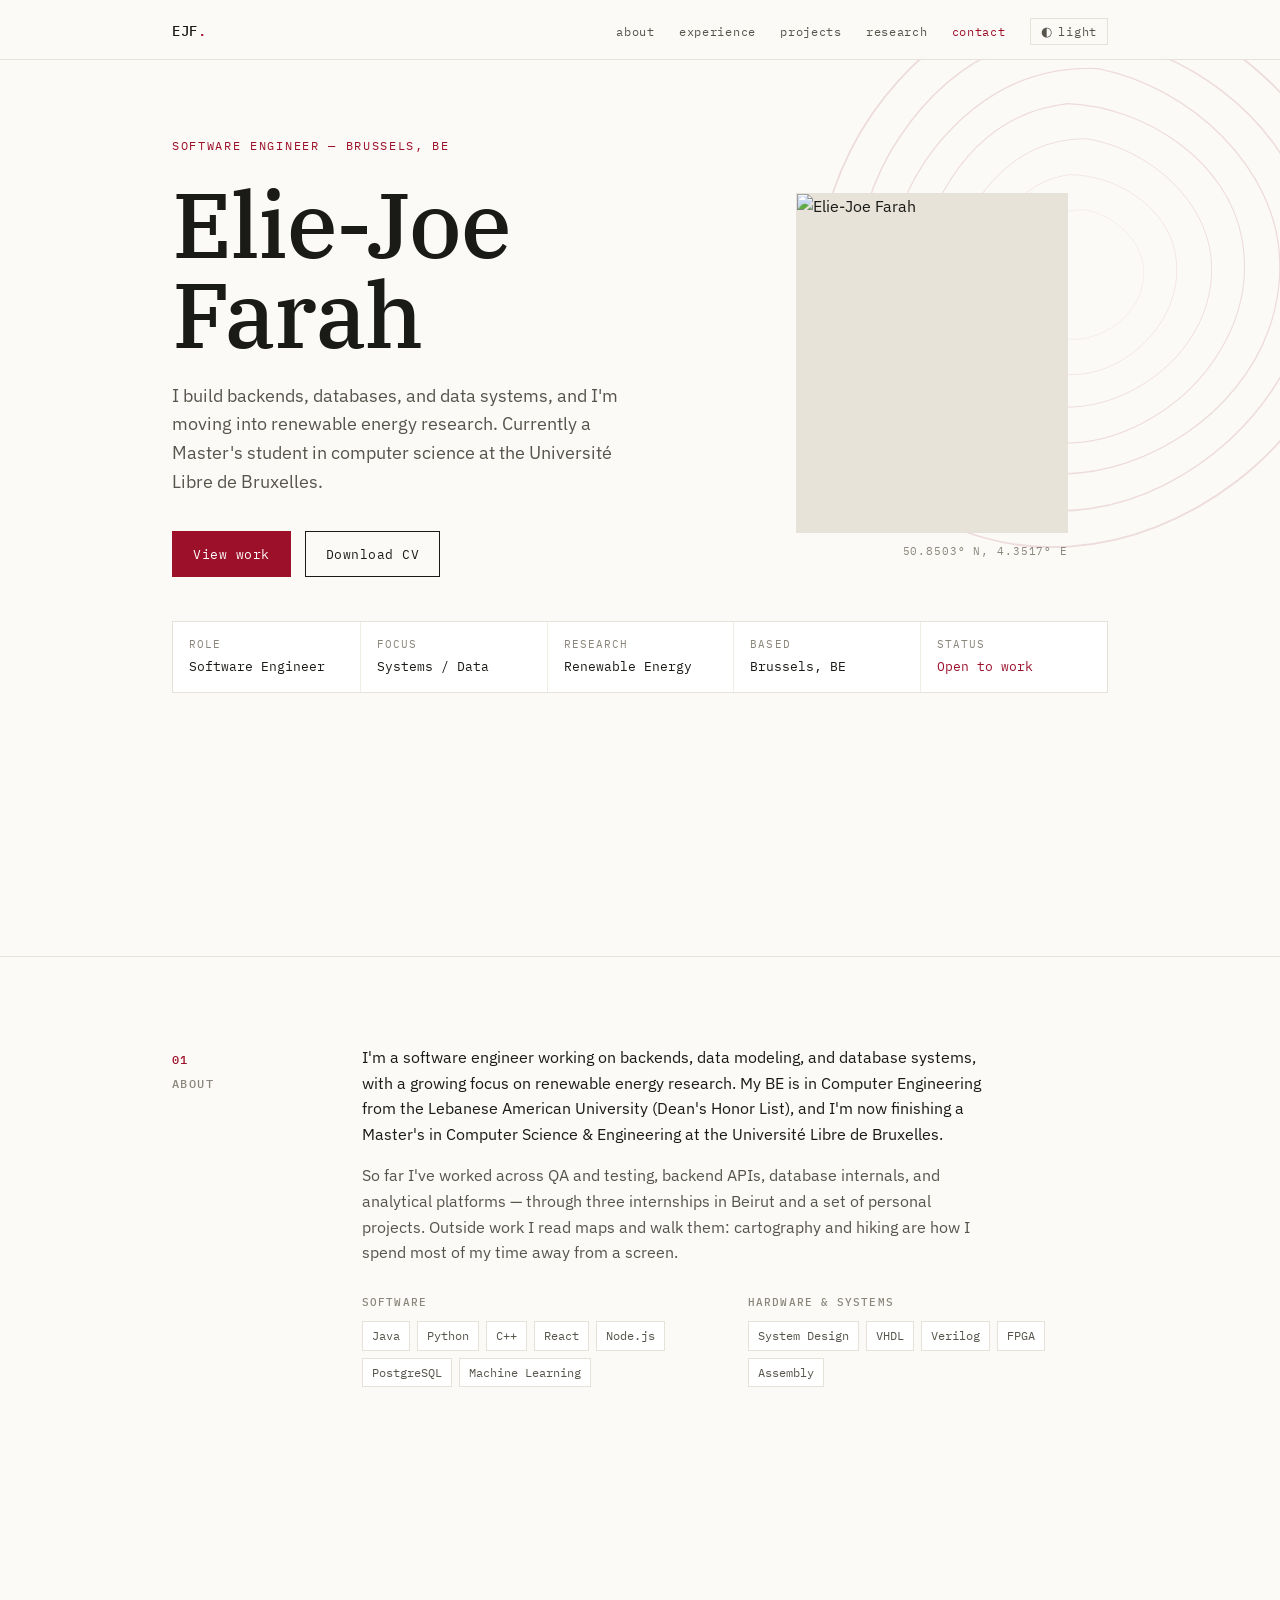
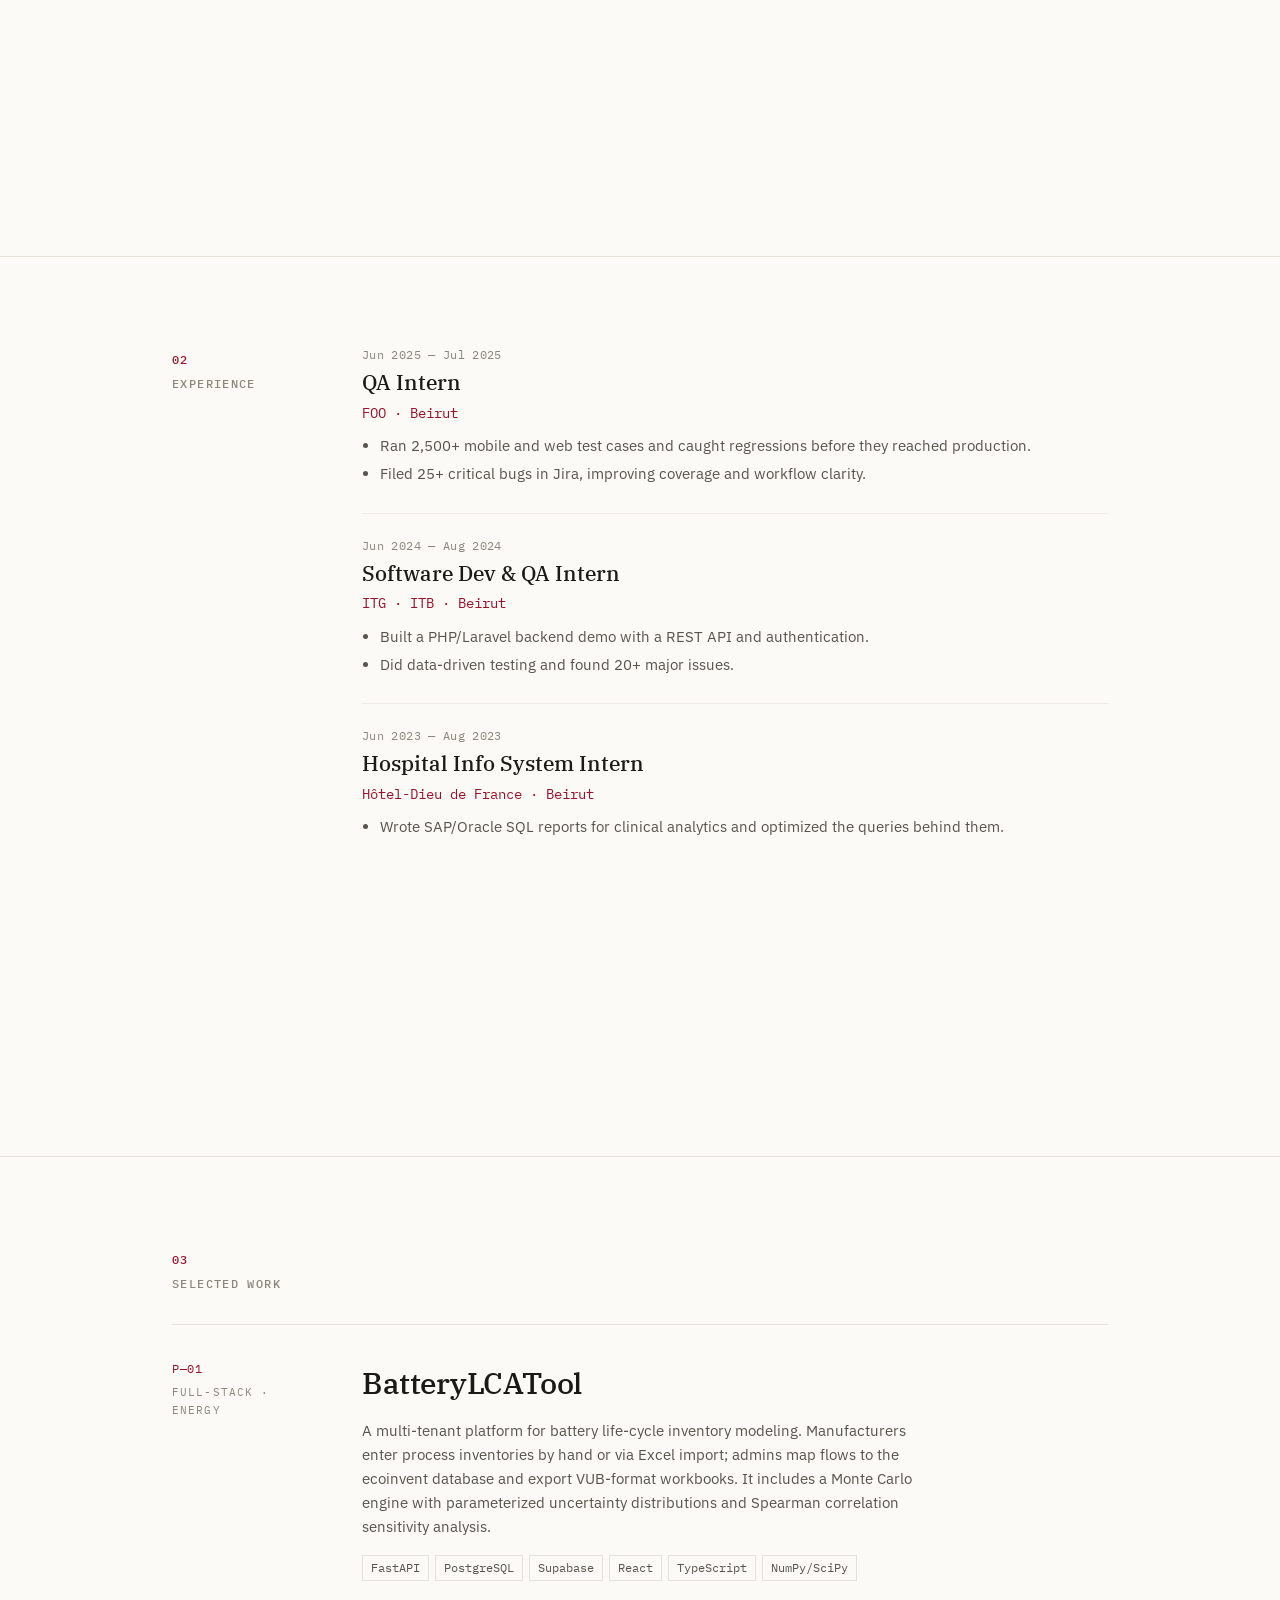
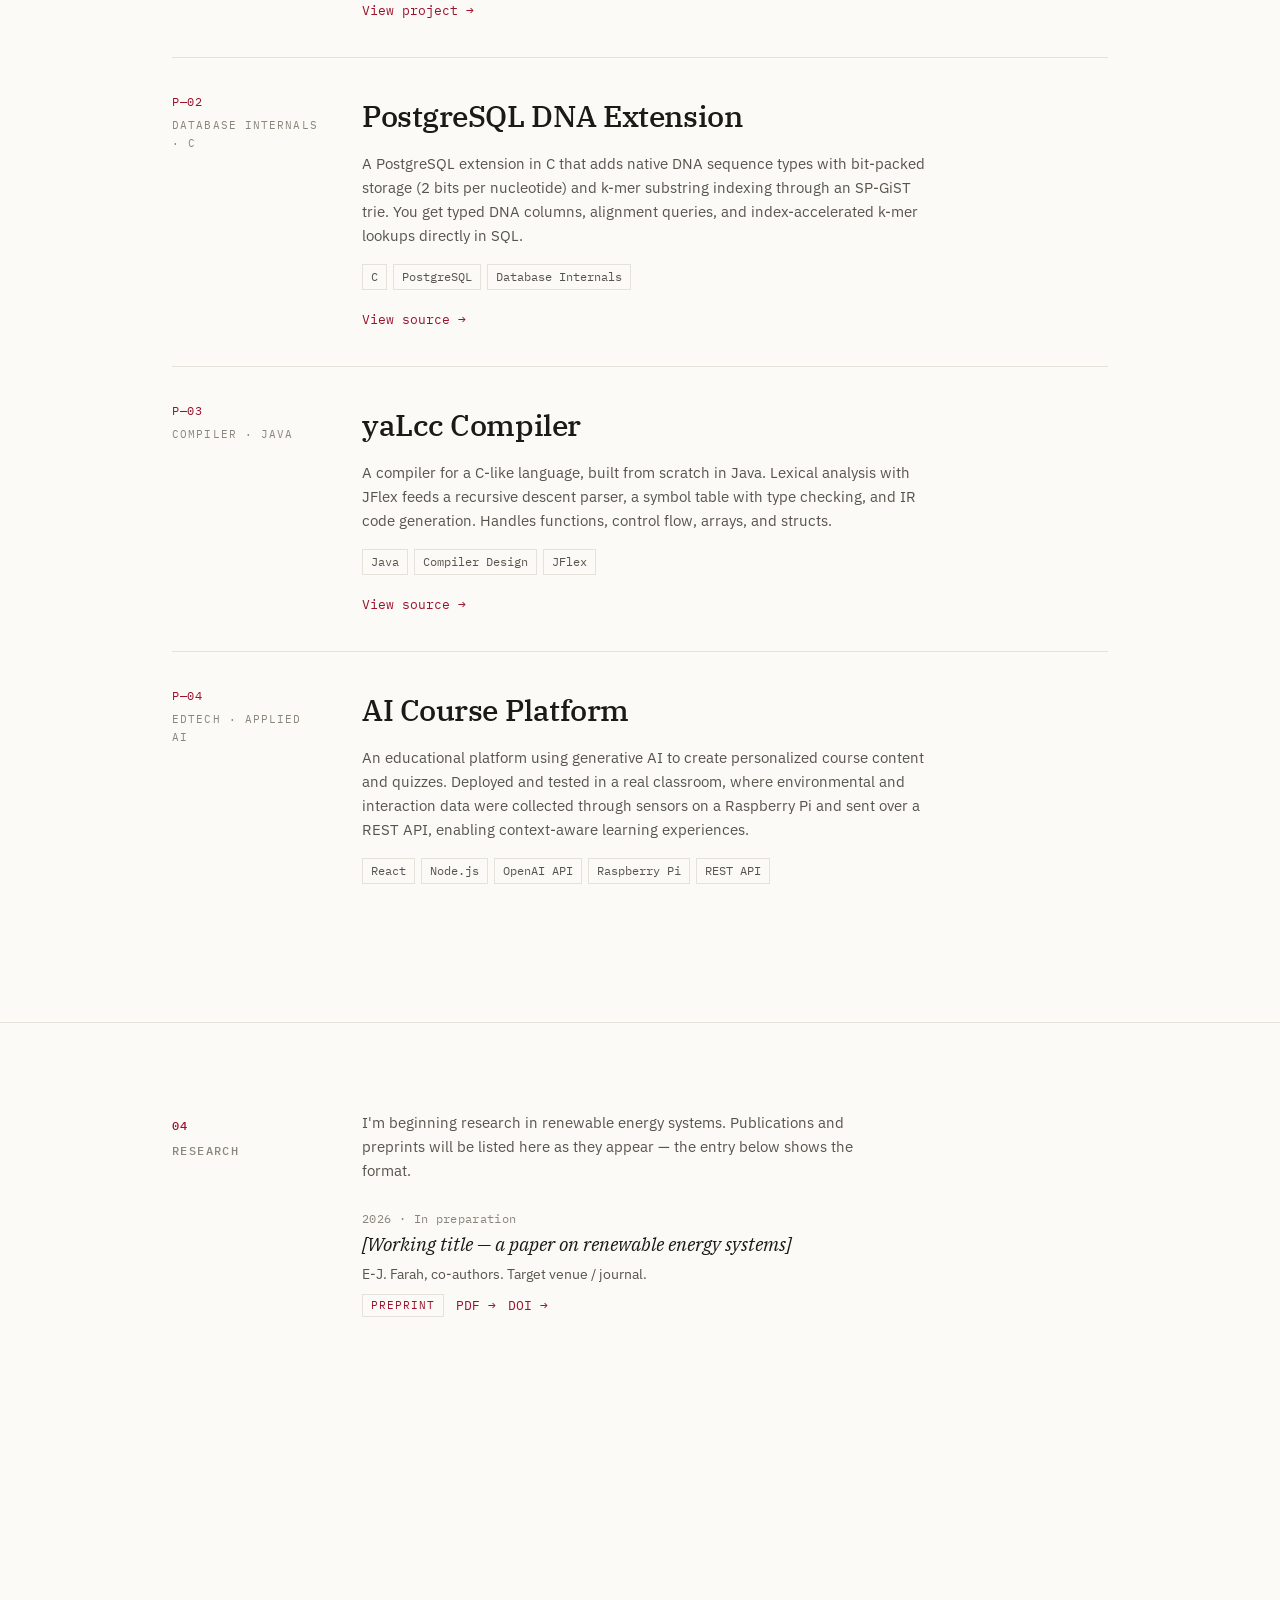
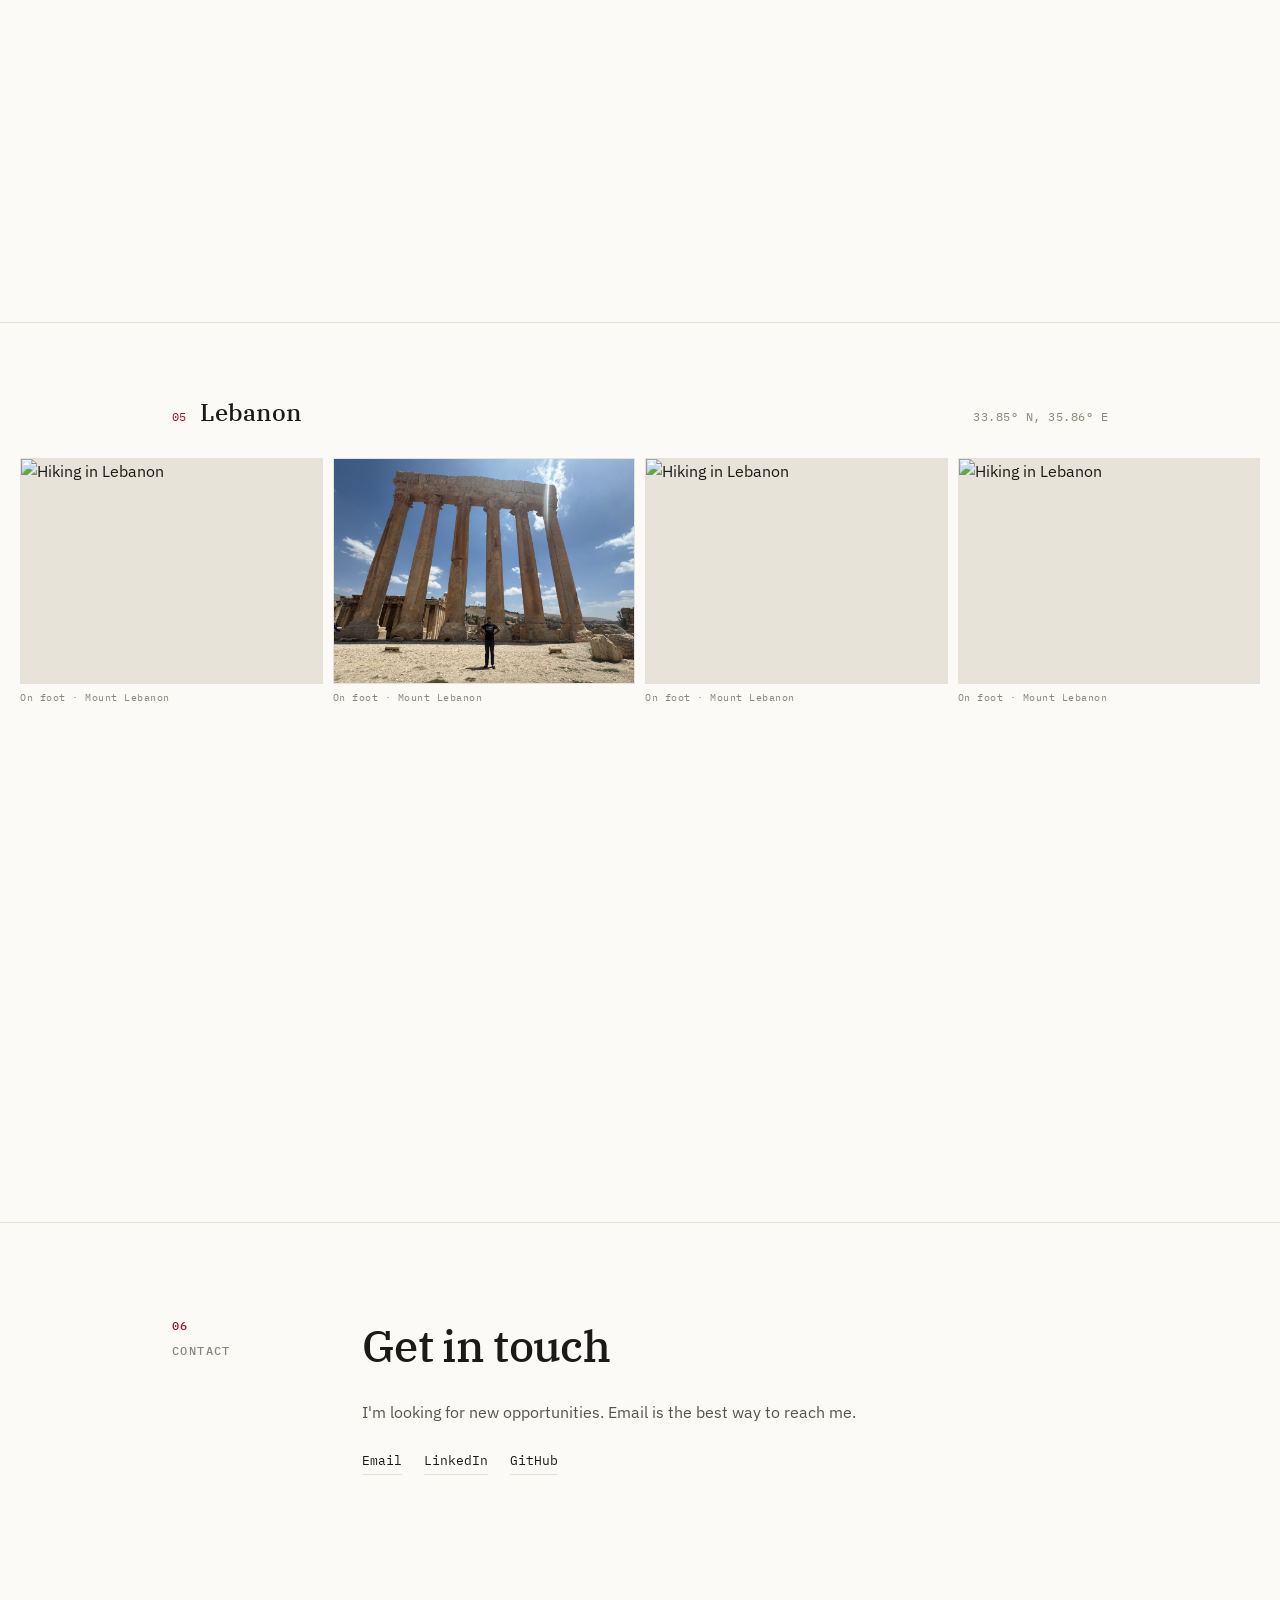
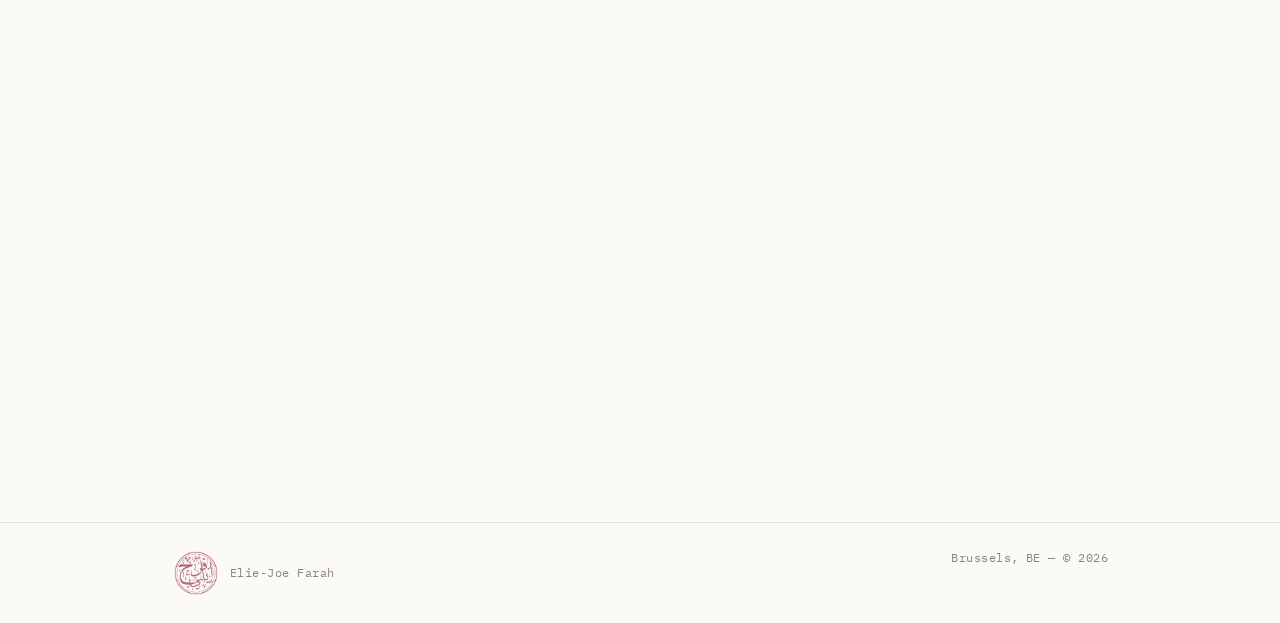
==== index.html @ 6d08dda4 "Add real seal assets; use seal_crimson_deepest.png for the footer signature Both files landed in log" ====
<!doctype html>
<html lang="en">
<head>
<meta charset="UTF-8" />
<script>
  (function () {
    var saved = localStorage.getItem('theme');
    var dark = window.matchMedia('(prefers-color-scheme: dark)').matches;
    document.documentElement.setAttribute('data-theme', saved || (dark ? 'dark' : 'light'));
  })();
</script>
<meta name="viewport" content="width=device-width, initial-scale=1.0" />
<title>Elie-Joe Farah | Software Engineer</title>
<meta name="description" content="Software engineer working on backends, database internals, and data systems, based in Brussels." />
<meta property="og:title" content="Elie-Joe Farah | Software Engineer" />
<meta property="og:description" content="Software engineer working on backends, database internals, and data systems, based in Brussels." />
<meta property="og:image" content="https://eliejoefarah.com/og-preview.png" />
<meta property="og:url" content="https://eliejoefarah.com" />
<meta property="og:type" content="website" />
<link rel="icon" type="image/png" sizes="256x256" href="logo/seal_favicon_256.png" />
<link rel="apple-touch-icon" href="logo/seal_favicon_256.png" />
<link rel="preconnect" href="https://fonts.googleapis.com" />
<link rel="preconnect" href="https://fonts.gstatic.com" crossorigin />
<link href="https://fonts.googleapis.com/css2?family=IBM+Plex+Mono:wght@400;500&family=IBM+Plex+Sans:wght@400;500;600&family=IBM+Plex+Serif:wght@400;500;600&display=swap" rel="stylesheet" />
<link rel="stylesheet" href="styles.css" />
</head>
<body>

<header class="site">
  <div class="site-inner">
    <span class="brand">EJF<b>.</b></span>
    <div class="header-right">
      <nav class="top">
        <a href="#about">about</a>
        <a href="#experience">experience</a>
        <a href="#projects">projects</a>
        <a href="#research">research</a>
        <a href="#contact">contact</a>
      </nav>
      <button class="theme-toggle" id="theme-toggle" aria-label="Toggle color theme">
        <span class="glyph">◐</span><span class="txt">light</span>
      </button>
    </div>
  </div>
</header>

<!-- HERO -->
<section class="hero reveal">
  <svg class="contours" viewBox="-260 -260 520 520" aria-hidden="true">
    <defs>
      <path id="ct" style="fill:none;stroke:var(--accent);stroke-width:1;opacity:var(--contour-opacity);" d="M 0,-160 C 72,-152 144,-96 152,-24 C 160,48 112,112 48,140 C -16,168 -88,152 -128,96 C -160,48 -156,-32 -120,-88 C -88,-136 -48,-158 0,-160 Z"/>
    </defs>
    <use href="#ct" transform="scale(0.30) rotate(4)"/>
    <use href="#ct" transform="scale(0.46) rotate(-6)"/>
    <use href="#ct" transform="scale(0.62) rotate(3)"/>
    <use href="#ct" transform="scale(0.78) rotate(-4)"/>
    <use href="#ct" transform="scale(0.94) rotate(5)"/>
    <use href="#ct" transform="scale(1.10) rotate(-3)"/>
    <use href="#ct" transform="scale(1.28) rotate(2)"/>
  </svg>

  <div class="wrap">
    <div class="hero-grid">
      <div>
        <div class="lead">Software Engineer — Brussels, BE</div>
        <h1>Elie-Joe<br>Farah</h1>
        <p class="desc">I build backends, databases, and data systems, and I'm moving into renewable energy research. Currently a Master's student in computer science at the Université Libre de Bruxelles.</p>
        <div class="actions">
          <a class="btn primary" href="#projects">View work</a>
          <a class="btn" href="cv.pdf" download>Download CV</a>
        </div>
      </div>
      <figure class="portrait">
        <div class="frame">
          <img src="profile.JPG" alt="Elie-Joe Farah">
        </div>
        <figcaption>50.8503° N, 4.3517° E</figcaption>
      </figure>
    </div>

    <dl class="spec">
      <div class="cell"><dt>Role</dt><dd>Software Engineer</dd></div>
      <div class="cell"><dt>Focus</dt><dd>Systems / Data</dd></div>
      <div class="cell"><dt>Research</dt><dd>Renewable Energy</dd></div>
      <div class="cell"><dt>Based</dt><dd>Brussels, BE</dd></div>
      <div class="cell"><dt>Status</dt><dd class="status">Open to work</dd></div>
    </dl>
  </div>
</section>

<!-- ABOUT -->
<section id="about">
  <div class="wrap">
    <h2 class="sec">About</h2>
    <div class="row">
      <div class="eyebrow label"><span class="idx">01</span>About</div>
      <div class="prose">
        <p>I'm a software engineer working on backends, data modeling, and database systems, with a growing focus on renewable energy research. My BE is in Computer Engineering from the Lebanese American University (Dean's Honor List), and I'm now finishing a Master's in Computer Science &amp; Engineering at the Université Libre de Bruxelles.</p>
        <p class="muted">So far I've worked across QA and testing, backend APIs, database internals, and analytical platforms — through three internships in Beirut and a set of personal projects. Outside work I read maps and walk them: cartography and hiking are how I spend most of my time away from a screen.</p>
        <div class="skillset">
          <div>
            <h3>Software</h3>
            <div class="chips">
              <span class="chip">Java</span><span class="chip">Python</span><span class="chip">C++</span>
              <span class="chip">React</span><span class="chip">Node.js</span><span class="chip">PostgreSQL</span>
              <span class="chip">Machine Learning</span>
            </div>
          </div>
          <div>
            <h3>Hardware &amp; Systems</h3>
            <div class="chips">
              <span class="chip">System Design</span><span class="chip">VHDL</span>
              <span class="chip">Verilog</span><span class="chip">FPGA</span><span class="chip">Assembly</span>
            </div>
          </div>
        </div>
      </div>
    </div>
  </div>
</section>

<!-- EXPERIENCE -->
<section id="experience">
  <div class="wrap">
    <h2 class="sec">Experience</h2>
    <div class="row">
      <div class="eyebrow label"><span class="idx">02</span>Experience</div>
      <div>
        <div class="xp">
          <div class="when">Jun 2025 — Jul 2025</div>
          <h4>QA Intern</h4>
          <div class="co">FOO · Beirut</div>
          <ul>
            <li>Ran 2,500+ mobile and web test cases and caught regressions before they reached production.</li>
            <li>Filed 25+ critical bugs in Jira, improving coverage and workflow clarity.</li>
          </ul>
        </div>
        <div class="xp">
          <div class="when">Jun 2024 — Aug 2024</div>
          <h4>Software Dev &amp; QA Intern</h4>
          <div class="co">ITG · ITB · Beirut</div>
          <ul>
            <li>Built a PHP/Laravel backend demo with a REST API and authentication.</li>
            <li>Did data-driven testing and found 20+ major issues.</li>
          </ul>
        </div>
        <div class="xp">
          <div class="when">Jun 2023 — Aug 2023</div>
          <h4>Hospital Info System Intern</h4>
          <div class="co">Hôtel-Dieu de France · Beirut</div>
          <ul>
            <li>Wrote SAP/Oracle SQL reports for clinical analytics and optimized the queries behind them.</li>
          </ul>
        </div>
      </div>
    </div>
  </div>
</section>

<!-- PROJECTS -->
<section id="projects">
  <div class="wrap">
    <h2 class="sec">Projects</h2>
    <div class="row" style="margin-bottom:30px;">
      <div class="eyebrow label"><span class="idx">03</span>Selected Work</div><div></div>
    </div>

    <div class="proj">
      <div><div class="pno">P—01</div><div class="ptype">Full-stack · Energy</div></div>
      <div>
        <h4>BatteryLCATool</h4>
        <p>A multi-tenant platform for battery life-cycle inventory modeling. Manufacturers enter process inventories by hand or via Excel import; admins map flows to the ecoinvent database and export VUB-format workbooks. It includes a Monte Carlo engine with parameterized uncertainty distributions and Spearman correlation sensitivity analysis.</p>
        <div class="stack"><span>FastAPI</span><span>PostgreSQL</span><span>Supabase</span><span>React</span><span>TypeScript</span><span>NumPy/SciPy</span></div>
        <a class="plink" href="battery-lca.html">View project →</a>
      </div>
    </div>

    <div class="proj">
      <div><div class="pno">P—02</div><div class="ptype">Database internals · C</div></div>
      <div>
        <h4>PostgreSQL DNA Extension</h4>
        <p>A PostgreSQL extension in C that adds native DNA sequence types with bit-packed storage (2 bits per nucleotide) and k-mer substring indexing through an SP-GiST trie. You get typed DNA columns, alignment queries, and index-accelerated k-mer lookups directly in SQL.</p>
        <div class="stack"><span>C</span><span>PostgreSQL</span><span>Database Internals</span></div>
        <a class="plink" href="https://github.com/eliejoefarah/Dna_PostgreSQL_Extension" target="_blank" rel="noopener">View source →</a>
      </div>
    </div>

    <div class="proj">
      <div><div class="pno">P—03</div><div class="ptype">Compiler · Java</div></div>
      <div>
        <h4>yaLcc Compiler</h4>
        <p>A compiler for a C-like language, built from scratch in Java. Lexical analysis with JFlex feeds a recursive descent parser, a symbol table with type checking, and IR code generation. Handles functions, control flow, arrays, and structs.</p>
        <div class="stack"><span>Java</span><span>Compiler Design</span><span>JFlex</span></div>
        <a class="plink" href="https://github.com/eliejoefarah/CompilerProjectULB" target="_blank" rel="noopener">View source →</a>
      </div>
    </div>

    <div class="proj">
      <div><div class="pno">P—04</div><div class="ptype">EdTech · Applied AI</div></div>
      <div>
        <h4>AI Course Platform</h4>
        <p>An educational platform using generative AI to create personalized course content and quizzes. Deployed and tested in a real classroom, where environmental and interaction data were collected through sensors on a Raspberry Pi and sent over a REST API, enabling context-aware learning experiences.</p>
        <div class="stack"><span>React</span><span>Node.js</span><span>OpenAI API</span><span>Raspberry Pi</span><span>REST API</span></div>
      </div>
    </div>
  </div>
</section>

<!-- RESEARCH / PUBLICATIONS -->
<section id="research">
  <div class="wrap">
    <h2 class="sec">Research</h2>
    <div class="row">
      <div class="eyebrow label"><span class="idx">04</span>Research</div>
      <div>
        <p class="pubintro">I'm beginning research in renewable energy systems. Publications and preprints will be listed here as they appear — the entry below shows the format.</p>
        <div class="pub">
          <div class="py">2026 · In preparation</div>
          <div class="pt">[Working title — a paper on renewable energy systems]</div>
          <div class="pm">E-J. Farah, co-authors. Target venue / journal.</div>
          <div class="foot">
            <span class="tag">Preprint</span>
            <a class="plink" href="#">PDF →</a>
            <a class="plink" href="#">DOI →</a>
          </div>
        </div>
      </div>
    </div>
  </div>
</section>

<!-- LEBANON PHOTO BAND -->
<section class="band">
  <div class="head">
    <span class="idx">05</span>
    <span class="t">Lebanon</span>
    <span class="coord">33.85° N, 35.86° E</span>
  </div>
  <div class="strip">
    <figure><div class="ph"><img src="trips/IMG_3049.JPEG" alt="Hiking in Lebanon" loading="lazy"></div><figcaption>On foot · Mount Lebanon</figcaption></figure>
    <figure><div class="ph"><img src="trips/IMG_4390.JPEG" alt="Hiking in Lebanon" loading="lazy"></div><figcaption>On foot · Mount Lebanon</figcaption></figure>
    <figure><div class="ph"><img src="trips/IMG_6140.JPEG" alt="Hiking in Lebanon" loading="lazy"></div><figcaption>On foot · Mount Lebanon</figcaption></figure>
    <figure><div class="ph"><img src="trips/IMG_6177.JPEG" alt="Hiking in Lebanon" loading="lazy"></div><figcaption>On foot · Mount Lebanon</figcaption></figure>
  </div>
</section>

<!-- CONTACT -->
<section id="contact" class="contact">
  <div class="wrap">
    <h2 class="sec">Contact</h2>
    <div class="row">
      <div class="eyebrow label"><span class="idx">06</span>Contact</div>
      <div>
        <span class="big">Get in touch</span>
        <p>I'm looking for new opportunities. Email is the best way to reach me.</p>
        <div class="links">
          <a href="mailto:eliejoefarah@gmail.com">Email</a>
          <a href="https://www.linkedin.com/in/elie-joe-farah-7b1586230/" target="_blank" rel="noopener">LinkedIn</a>
          <a href="https://github.com/eliejoefarah" target="_blank" rel="noopener">GitHub</a>
        </div>
      </div>
    </div>
  </div>
</section>

<footer class="site">
  <div class="fin">
    <span class="fin-sig"><img class="seal" src="logo/seal_crimson_deepest.png" alt="Elie-Joe Farah seal" loading="lazy" />Elie-Joe Farah</span>
    <span>Brussels, BE — © 2026</span>
  </div>
</footer>

<script src="script.js"></script>
</body>
</html>
---- styles.css ----
/* ===================================================================
   Elie-Joe Farah — portfolio
   Editorial spec-sheet system: IBM Plex, hairline grid, no chrome.
   =================================================================== */

:root {
  --paper: #FBFAF7;
  --surface: #FFFFFF;
  --ink: #1A1A17;
  --ink-2: #57544C;
  --ink-3: #8A867B;
  --rule: #E5E2D9;
  --rule-2: #EFEDE6;
  /* Crimson accent — #9C102A on --paper/--surface measures ~8:1, comfortably AA (and AAA) for text. */
  --accent: #9C102A;
  --accent-hover: #7A0D22;
  --on-accent: #FFFFFF;
  --photo-bg: #E7E3D9;
  --contour-opacity: 0.13;

  --serif: "IBM Plex Serif", Georgia, serif;
  --sans: "IBM Plex Sans", system-ui, -apple-system, sans-serif;
  --mono: "IBM Plex Mono", ui-monospace, "SF Mono", Menlo, monospace;
  --gutter: 150px;
  --maxw: 1000px;
  --header-h: 52px;
}

:root[data-theme="dark"] {
  --paper: #141311;
  --surface: #1C1A15;
  --ink: #ECE8DF;
  --ink-2: #ADA89C;
  --ink-3: #79746A;
  --rule: #2E2B23;
  --rule-2: #26241D;
  /* #9C102A only measures ~2.2:1 on this near-black paper — fails AA. Lifted to a
     brighter rose-crimson (~4.9:1 on --paper, ~4.5:1 on --surface) so it stays legible
     as small mono text/links, same "brighten for dark mode" pattern as before. */
  --accent: #F04D68;
  --accent-hover: #FF7A90;
  --on-accent: #141311;
  --photo-bg: #242019;
  --contour-opacity: 0.18;
}

* { box-sizing: border-box; }
html {
  scroll-behavior: smooth;
  scrollbar-color: var(--accent) var(--paper); scrollbar-width: thin;
  /* Snap container: scroll-padding-top offsets both fragment-link jumps and
     snap stops by the sticky header's height so section tops aren't hidden under it. */
  scroll-snap-type: y proximity; scroll-padding-top: var(--header-h);
}

body {
  margin: 0;
  background: var(--paper);
  color: var(--ink);
  font-family: var(--sans);
  font-size: 16px;
  line-height: 1.6;
  -webkit-font-smoothing: antialiased;
  text-rendering: optimizeLegibility;
  transition: background-color .2s ease, color .2s ease;
}

a { color: var(--accent); text-decoration: none; }
a:focus-visible,
button:focus-visible {
  outline: 2px solid var(--accent);
  outline-offset: 3px;
  border-radius: 2px;
}
img { display: block; max-width: 100%; }

::selection { background: var(--accent); color: var(--on-accent); }

/* Flat, square thumb — no rounded corners anywhere else in this system either. */
::-webkit-scrollbar { width: 10px; height: 10px; }
::-webkit-scrollbar-track { background: var(--paper); }
::-webkit-scrollbar-thumb { background: var(--accent); border: 2px solid var(--paper); }
::-webkit-scrollbar-thumb:hover { background: var(--accent-hover); }

.wrap { max-width: var(--maxw); margin: 0 auto; padding: 0 32px; }

.label {
  font-family: var(--mono);
  font-size: 11.5px;
  font-weight: 500;
  letter-spacing: .12em;
  text-transform: uppercase;
  color: var(--ink-3);
}

/* ---------- Header ---------- */
header.site {
  position: sticky;
  top: 0;
  z-index: 10;
  background: color-mix(in srgb, var(--paper) 88%, transparent);
  backdrop-filter: saturate(120%) blur(6px);
  -webkit-backdrop-filter: saturate(120%) blur(6px);
  border-bottom: 1px solid var(--rule);
}
.site-inner {
  max-width: var(--maxw);
  margin: 0 auto;
  padding: 14px 32px;
  display: flex;
  align-items: center;
  justify-content: space-between;
  gap: 20px;
}
.brand {
  font-family: var(--mono);
  font-weight: 500;
  letter-spacing: .05em;
  color: var(--ink);
  font-size: 14px;
}
.brand b { color: var(--accent); font-weight: 500; }
.header-right { display: flex; align-items: center; gap: 24px; }
nav.top { display: flex; gap: 24px; }
nav.top a {
  font-family: var(--mono);
  font-size: 12px;
  letter-spacing: .06em;
  color: var(--ink-2);
  text-transform: lowercase;
}
nav.top a:hover,
nav.top a.active { color: var(--accent); }
@media (max-width: 680px) { nav.top { display: none; } }

.theme-toggle {
  font-family: var(--mono);
  font-size: 12px;
  letter-spacing: .06em;
  color: var(--ink-2);
  background: transparent;
  border: 1px solid var(--rule);
  padding: 6px 10px;
  cursor: pointer;
  display: inline-flex;
  align-items: center;
  gap: 6px;
  line-height: 1;
}
.theme-toggle:hover { color: var(--ink); border-color: var(--ink-3); }
.theme-toggle .glyph { font-size: 13px; }

/* ---------- Sections / grid ---------- */
section { padding: 88px 0; border-top: 1px solid var(--rule); }
/* Scoped to body>section (the homepage's top-level sections) rather than plain
   `section`, so it doesn't also force full-viewport height on the project detail
   pages' nested <section class="pd-section"> content blocks. */
body > section { min-height: 100vh; scroll-snap-align: start; }
.row { display: grid; grid-template-columns: var(--gutter) 1fr; gap: 40px; }
.eyebrow { padding-top: 6px; }
.eyebrow .idx { display: block; color: var(--accent); margin-bottom: 6px; }
@media (max-width: 720px) { .row { grid-template-columns: 1fr; gap: 16px; } }

h2.sec {
  position: absolute; width: 1px; height: 1px; overflow: hidden;
  clip: rect(0 0 0 0);
}

/* ---------- Hero ---------- */
.hero { border-top: none; padding: 80px 0 84px; position: relative; overflow: hidden; }
.hero .wrap { position: relative; z-index: 1; }
.contours {
  position: absolute; top: -140px; right: -160px;
  width: 720px; height: 720px; z-index: 0; pointer-events: none;
}
.contours path { fill: none; stroke: var(--accent); stroke-width: 1; opacity: var(--contour-opacity); }
@media (max-width: 820px) { .contours { opacity: .6; right: -260px; top: -200px; } }

.hero-grid { display: grid; grid-template-columns: 1.35fr .9fr; gap: 56px; align-items: end; }
@media (max-width: 820px) { .hero-grid { grid-template-columns: 1fr; gap: 36px; } }

.hero .lead {
  font-family: var(--mono); font-size: 12px; letter-spacing: .14em;
  text-transform: uppercase; color: var(--accent); margin-bottom: 24px;
}
.hero h1 {
  font-family: var(--serif); font-weight: 500;
  font-size: clamp(50px, 8.5vw, 92px); line-height: .98;
  letter-spacing: -.015em; margin: 0 0 22px;
}
.hero .desc { font-size: 18px; color: var(--ink-2); max-width: 44ch; margin: 0 0 34px; line-height: 1.6; }

.actions { display: flex; gap: 14px; flex-wrap: wrap; }
.btn {
  font-family: var(--mono); font-size: 12.5px; letter-spacing: .04em;
  padding: 12px 20px; border: 1px solid var(--ink); color: var(--ink);
  background: transparent;
  transition: background .15s, color .15s, border-color .15s;
  cursor: pointer;
  display: inline-block;
}
.btn:hover { background: var(--ink); color: var(--paper); }
.btn.primary { background: var(--accent); border-color: var(--accent); color: var(--on-accent); }
.btn.primary:hover { background: var(--accent-hover); border-color: var(--accent-hover); }

.portrait { position: relative; }
.portrait .frame { border: 1px solid var(--rule); background: var(--photo-bg); aspect-ratio: 4/5; overflow: hidden; }
.portrait .frame img { width: 100%; height: 100%; object-fit: cover; filter: grayscale(12%); }
.portrait figcaption {
  margin-top: 10px; text-align: right; font-family: var(--mono);
  font-size: 11px; letter-spacing: .08em; color: var(--ink-3);
}

.spec {
  border: 1px solid var(--rule); background: var(--surface);
  margin: 44px 0 0; display: grid; grid-template-columns: repeat(5, 1fr);
}
@media (max-width: 720px) { .spec { grid-template-columns: 1fr 1fr; } }
.spec .cell { padding: 14px 16px; border-left: 1px solid var(--rule-2); }
.spec .cell:first-child { border-left: none; }
.spec dt {
  font-family: var(--mono); font-size: 10.5px; letter-spacing: .1em;
  text-transform: uppercase; color: var(--ink-3); margin: 0 0 5px;
}
.spec dd { margin: 0; font-family: var(--mono); font-size: 13px; color: var(--ink); }
.spec .status { color: var(--accent); }

/* ---------- About ---------- */
.prose p { margin: 0 0 16px; color: var(--ink); max-width: 62ch; }
.prose p:last-child { margin-bottom: 0; }
.prose .muted { color: var(--ink-2); }

.skillset { margin-top: 28px; display: grid; grid-template-columns: 1fr 1fr; gap: 26px; }
@media (max-width: 560px) { .skillset { grid-template-columns: 1fr; } }
.skillset h3 {
  font-family: var(--mono); font-size: 11px; letter-spacing: .1em;
  text-transform: uppercase; color: var(--ink-3); font-weight: 500; margin: 0 0 10px;
}
.chips { display: flex; flex-wrap: wrap; gap: 7px; }
.chip {
  font-family: var(--mono); font-size: 12px; color: var(--ink-2);
  border: 1px solid var(--rule); padding: 4px 9px; background: var(--surface);
}

/* ---------- Experience ---------- */
.xp { border-top: 1px solid var(--rule-2); padding: 22px 0; }
.xp:first-child { border-top: none; padding-top: 0; }
.xp .when { font-family: var(--mono); font-size: 12px; color: var(--ink-3); letter-spacing: .03em; }
.xp h4 { font-family: var(--serif); font-weight: 500; font-size: 21px; margin: 2px 0 2px; }
.xp .co { font-size: 14px; color: var(--accent); font-family: var(--mono); margin-bottom: 10px; }
.xp ul { margin: 0; padding-left: 18px; }
.xp li { color: var(--ink-2); margin-bottom: 5px; font-size: 14.5px; }

/* ---------- Projects ---------- */
.proj {
  border-top: 1px solid var(--rule); padding: 34px 0;
  display: grid; grid-template-columns: var(--gutter) 1fr; gap: 40px;
}
.proj:first-of-type { border-top: none; padding-top: 0; }
@media (max-width: 720px) { .proj { grid-template-columns: 1fr; gap: 14px; } }
.proj .pno { font-family: var(--mono); font-size: 12px; color: var(--accent); letter-spacing: .06em; }
.proj .ptype {
  font-family: var(--mono); font-size: 11px; color: var(--ink-3);
  letter-spacing: .1em; text-transform: uppercase; margin-top: 6px;
}
.proj h4 { font-family: var(--serif); font-weight: 500; font-size: 30px; margin: 0 0 12px; letter-spacing: -.015em; }
.proj p { margin: 0 0 16px; color: var(--ink-2); max-width: 64ch; font-size: 15px; }
.stack { display: flex; flex-wrap: wrap; gap: 6px; margin-bottom: 16px; }
.stack span { font-family: var(--mono); font-size: 11.5px; color: var(--ink-2); border: 1px solid var(--rule); padding: 3px 8px; }
.proj .plink {
  font-family: var(--mono); font-size: 13px; color: var(--accent);
  border-bottom: 1px solid transparent; transition: border-color .15s;
}
.proj .plink:hover { border-color: var(--accent); }

/* ---------- Research ---------- */
.pubintro { color: var(--ink-2); max-width: 60ch; margin: 0 0 26px; font-size: 15px; }
.pub { border-top: 1px solid var(--rule-2); padding: 20px 0; }
.pub:first-of-type { border-top: none; padding-top: 0; }
.pub .py { font-family: var(--mono); font-size: 12px; color: var(--ink-3); letter-spacing: .03em; }
.pub .pt { font-family: var(--serif); font-style: italic; font-size: 19px; color: var(--ink); margin: 4px 0 5px; line-height: 1.35; }
.pub .pm { font-size: 14px; color: var(--ink-2); }
.pub .foot { margin-top: 9px; display: flex; gap: 12px; align-items: center; flex-wrap: wrap; }
.pub .tag {
  font-family: var(--mono); font-size: 10.5px; text-transform: uppercase;
  letter-spacing: .1em; color: var(--accent); border: 1px solid var(--rule); padding: 2px 8px;
}
.pub .plink { font-family: var(--mono); font-size: 12.5px; color: var(--accent); border-bottom: 1px solid transparent; }
.pub .plink:hover { border-color: var(--accent); }

/* ---------- Lebanon photo band ---------- */
.band { border-top: 1px solid var(--rule); padding: 70px 0 78px; }
.band .head {
  max-width: var(--maxw); margin: 0 auto 26px; padding: 0 32px;
  display: flex; align-items: baseline; gap: 14px; flex-wrap: wrap;
}
.band .head .idx { font-family: var(--mono); font-size: 12px; color: var(--accent); }
.band .head .t { font-family: var(--serif); font-size: 24px; font-weight: 500; }
.band .head .coord { font-family: var(--mono); font-size: 12px; color: var(--ink-3); letter-spacing: .04em; margin-left: auto; }
.band .strip { display: grid; grid-template-columns: repeat(4, 1fr); gap: 10px; padding: 0 20px; }
@media (max-width: 720px) { .band .strip { grid-template-columns: 1fr 1fr; } }
.band .strip figure { margin: 0; }
/* 4:3 matches the actual trip photos (all native 4:3 landscape) — object-fit:contain
   so a differently-shaped photo added later still shows in full rather than being cropped. */
.band .strip .ph { aspect-ratio: 4/3; background: var(--photo-bg); overflow: hidden; border: 1px solid var(--rule); }
.band .strip .ph img { width: 100%; height: 100%; object-fit: contain; filter: grayscale(6%); transition: transform .5s ease; }
.band .strip figure:hover .ph img { transform: scale(1.04); }
.band .strip figcaption { font-family: var(--mono); font-size: 10px; color: var(--ink-3); letter-spacing: .05em; margin-top: 6px; }

/* ---------- Contact ---------- */
.contact .big {
  font-family: var(--serif); font-weight: 500; font-size: clamp(30px, 5vw, 44px);
  letter-spacing: -.015em; margin: 0 0 18px; display: block;
}
.contact p { color: var(--ink-2); max-width: 52ch; margin: 0 0 26px; }
.contact .links { display: flex; gap: 22px; flex-wrap: wrap; }
.contact .links a { font-family: var(--mono); font-size: 13px; color: var(--ink); border-bottom: 1px solid var(--rule); padding-bottom: 2px; }
.contact .links a:hover { border-color: var(--accent); color: var(--accent); }

/* ---------- Footer ---------- */
/* scroll-snap-align:end gives the footer its own valid snap point — without it,
   proximity snapping pulls the resting scroll back up to #contact's start and the
   footer becomes unreachable by a normal end-of-page scroll. */
footer.site { border-top: 1px solid var(--rule); padding: 26px 0; scroll-snap-align: end; }
footer .fin {
  max-width: var(--maxw); margin: 0 auto; padding: 0 32px;
  display: flex; justify-content: space-between; flex-wrap: wrap; gap: 10px;
}
footer .fin span { font-family: var(--mono); font-size: 11.5px; color: var(--ink-3); letter-spacing: .04em; }
.fin-sig { display: inline-flex; align-items: center; gap: 10px; }
.fin-sig .seal { width: 48px; height: 48px; object-fit: contain; opacity: .6; transition: opacity .15s ease; }
.fin-sig:hover .seal { opacity: 1; }

/* ---------- Project detail pages ---------- */
.proj-page { max-width: var(--maxw); margin: 0 auto; padding: 48px 32px 0; }
.proj-back {
  font-family: var(--mono); font-size: 12px; color: var(--ink-2);
  display: inline-block; margin-bottom: 40px;
}
.proj-back:hover { color: var(--accent); }

.proj-hero { border-bottom: 1px solid var(--rule); padding-bottom: 48px; margin-bottom: 8px; }
.proj-hero .plabel {
  font-family: var(--mono); font-size: 11.5px; letter-spacing: .12em;
  text-transform: uppercase; color: var(--accent); margin-bottom: 14px;
}
.proj-hero h1 {
  font-family: var(--serif); font-weight: 500; font-size: clamp(34px, 5vw, 52px);
  letter-spacing: -.015em; margin: 0 0 18px;
}
.proj-hero .pitch { font-size: 17px; color: var(--ink-2); max-width: 62ch; margin: 0 0 24px; line-height: 1.6; }
.proj-hero .stack { margin-bottom: 0; }

.shot { border: 1px solid var(--rule); background: var(--photo-bg); margin-top: 28px; overflow: hidden; }
.shot img { width: 100%; display: block; }
.shot-cap { font-family: var(--mono); font-size: 11.5px; color: var(--ink-3); margin-top: 8px; }

.pd-section { border-top: 1px solid var(--rule); padding: 48px 0; }
.pd-section h2 {
  font-family: var(--serif); font-weight: 500; font-size: 24px;
  margin: 0 0 16px; letter-spacing: -.01em;
}
.pd-section p { color: var(--ink-2); max-width: 66ch; margin: 0 0 16px; font-size: 15px; line-height: 1.65; }
.pd-section p:last-child { margin-bottom: 0; }
.pd-section code {
  font-family: var(--mono); font-size: .9em; color: var(--accent);
  background: var(--surface); border: 1px solid var(--rule); padding: 1px 5px;
}

.feature { display: grid; grid-template-columns: 1fr 1fr; gap: 32px; align-items: start; margin: 28px 0; }
@media (max-width: 720px) { .feature { grid-template-columns: 1fr; } }
.feature h3 { font-family: var(--serif); font-weight: 500; font-size: 18px; margin: 0 0 8px; }
.feature p { font-size: 14.5px; margin: 0; max-width: none; }
.feature img { border: 1px solid var(--rule); width: 100%; }
.feature .imgph {
  border: 1px dashed var(--rule); background: var(--surface); color: var(--ink-3);
  font-family: var(--mono); font-size: 12px; padding: 20px; text-align: center;
  display: flex; align-items: center; justify-content: center; min-height: 120px;
}

.callout {
  border-left: 2px solid var(--accent); padding: 4px 0 4px 20px; margin: 24px 0;
  color: var(--ink-2); font-size: 14.5px; max-width: 64ch; line-height: 1.6;
}

.ascii {
  font-family: var(--mono); font-size: 12.5px; color: var(--ink-2);
  background: var(--surface); border: 1px solid var(--rule);
  padding: 18px 20px; overflow-x: auto; line-height: 1.5; margin: 24px 0; white-space: pre;
}

.pd-links { border-top: 1px solid var(--rule); padding: 48px 0 88px; display: flex; gap: 14px; flex-wrap: wrap; }

/* ---------- Motion ---------- */
@media (prefers-reduced-motion: no-preference) {
  .reveal { opacity: 0; transform: translateY(10px); animation: rise .7s cubic-bezier(.2,.7,.2,1) forwards; }
  @keyframes rise { to { opacity: 1; transform: none; } }
}
@media (prefers-reduced-motion: reduce) {
  .band .strip .ph img { transition: none; }
  body { transition: none; }
  html { scroll-snap-type: none; scroll-behavior: auto; }
}

/* Normal mobile scroll — no paged/snap feel below tablet width. */
@media (max-width: 768px) {
  html { scroll-snap-type: none; }
  body > section { min-height: auto; scroll-snap-align: none; }
}
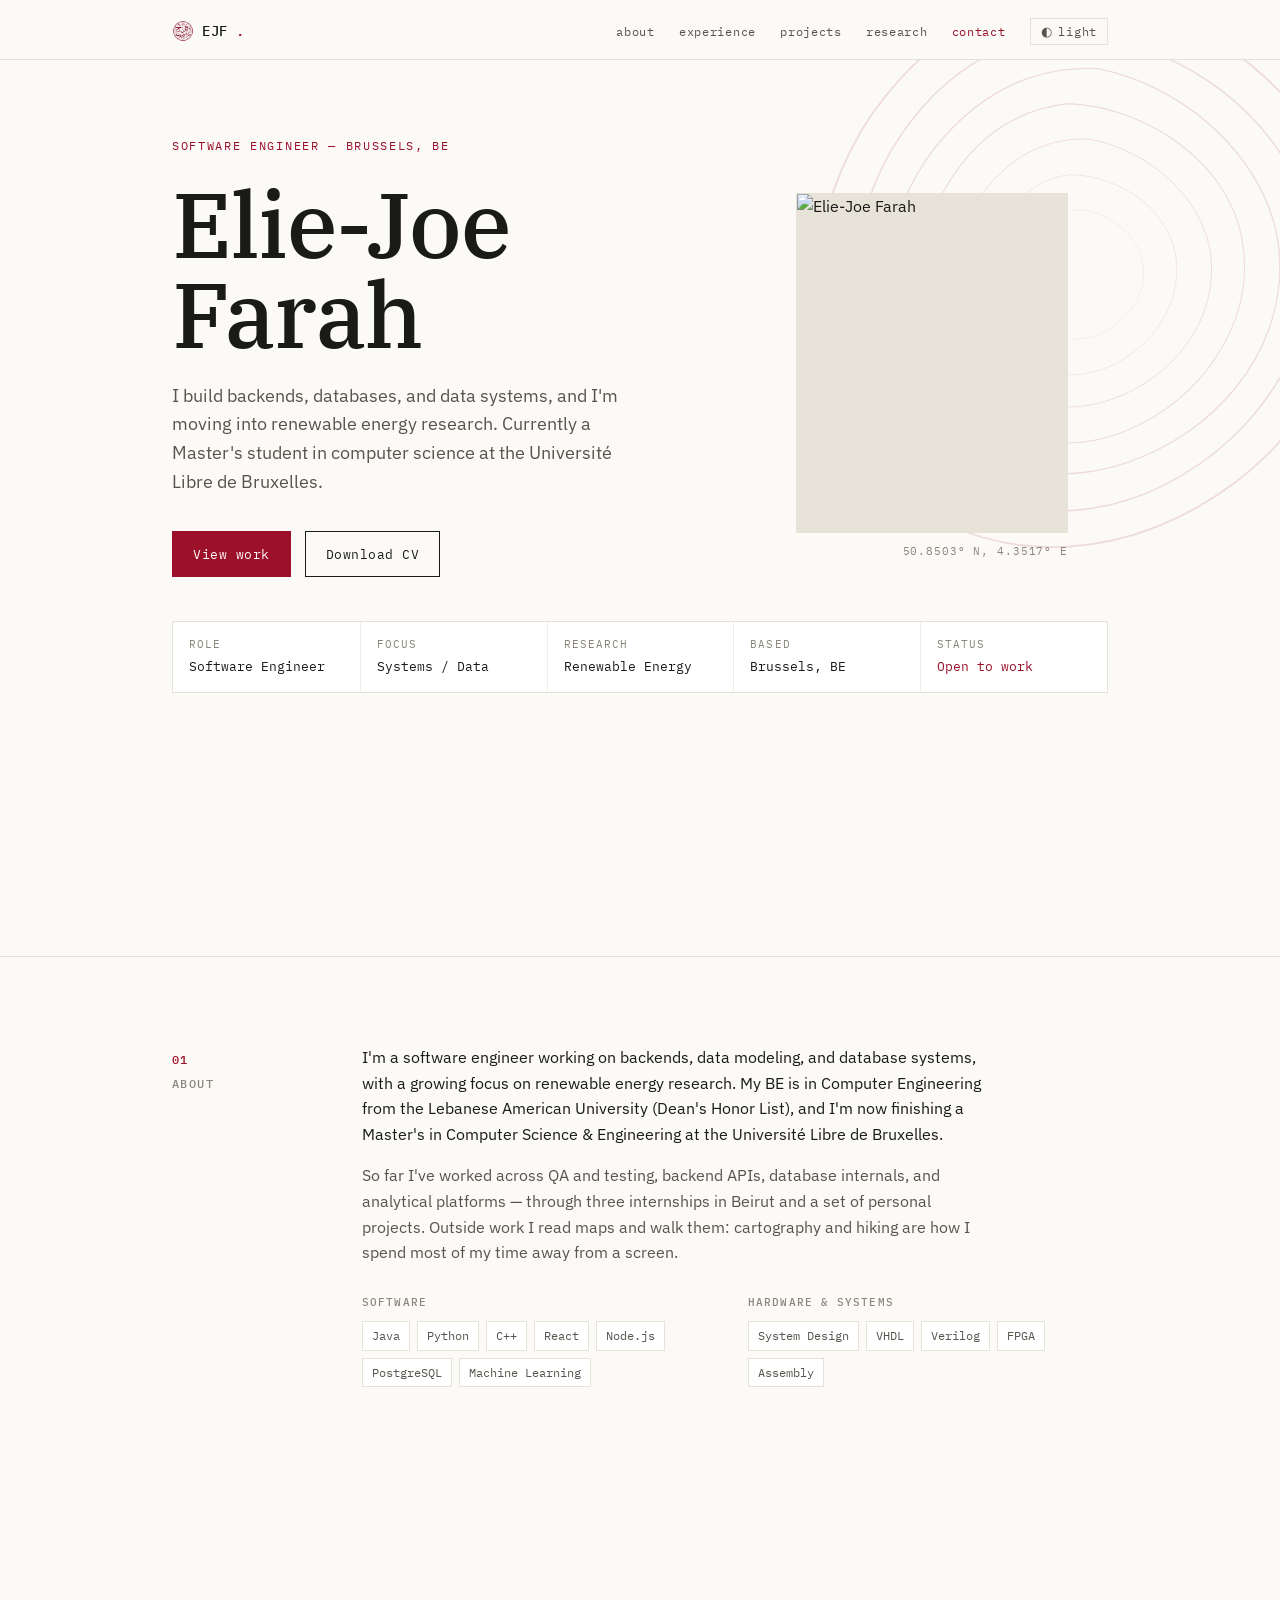
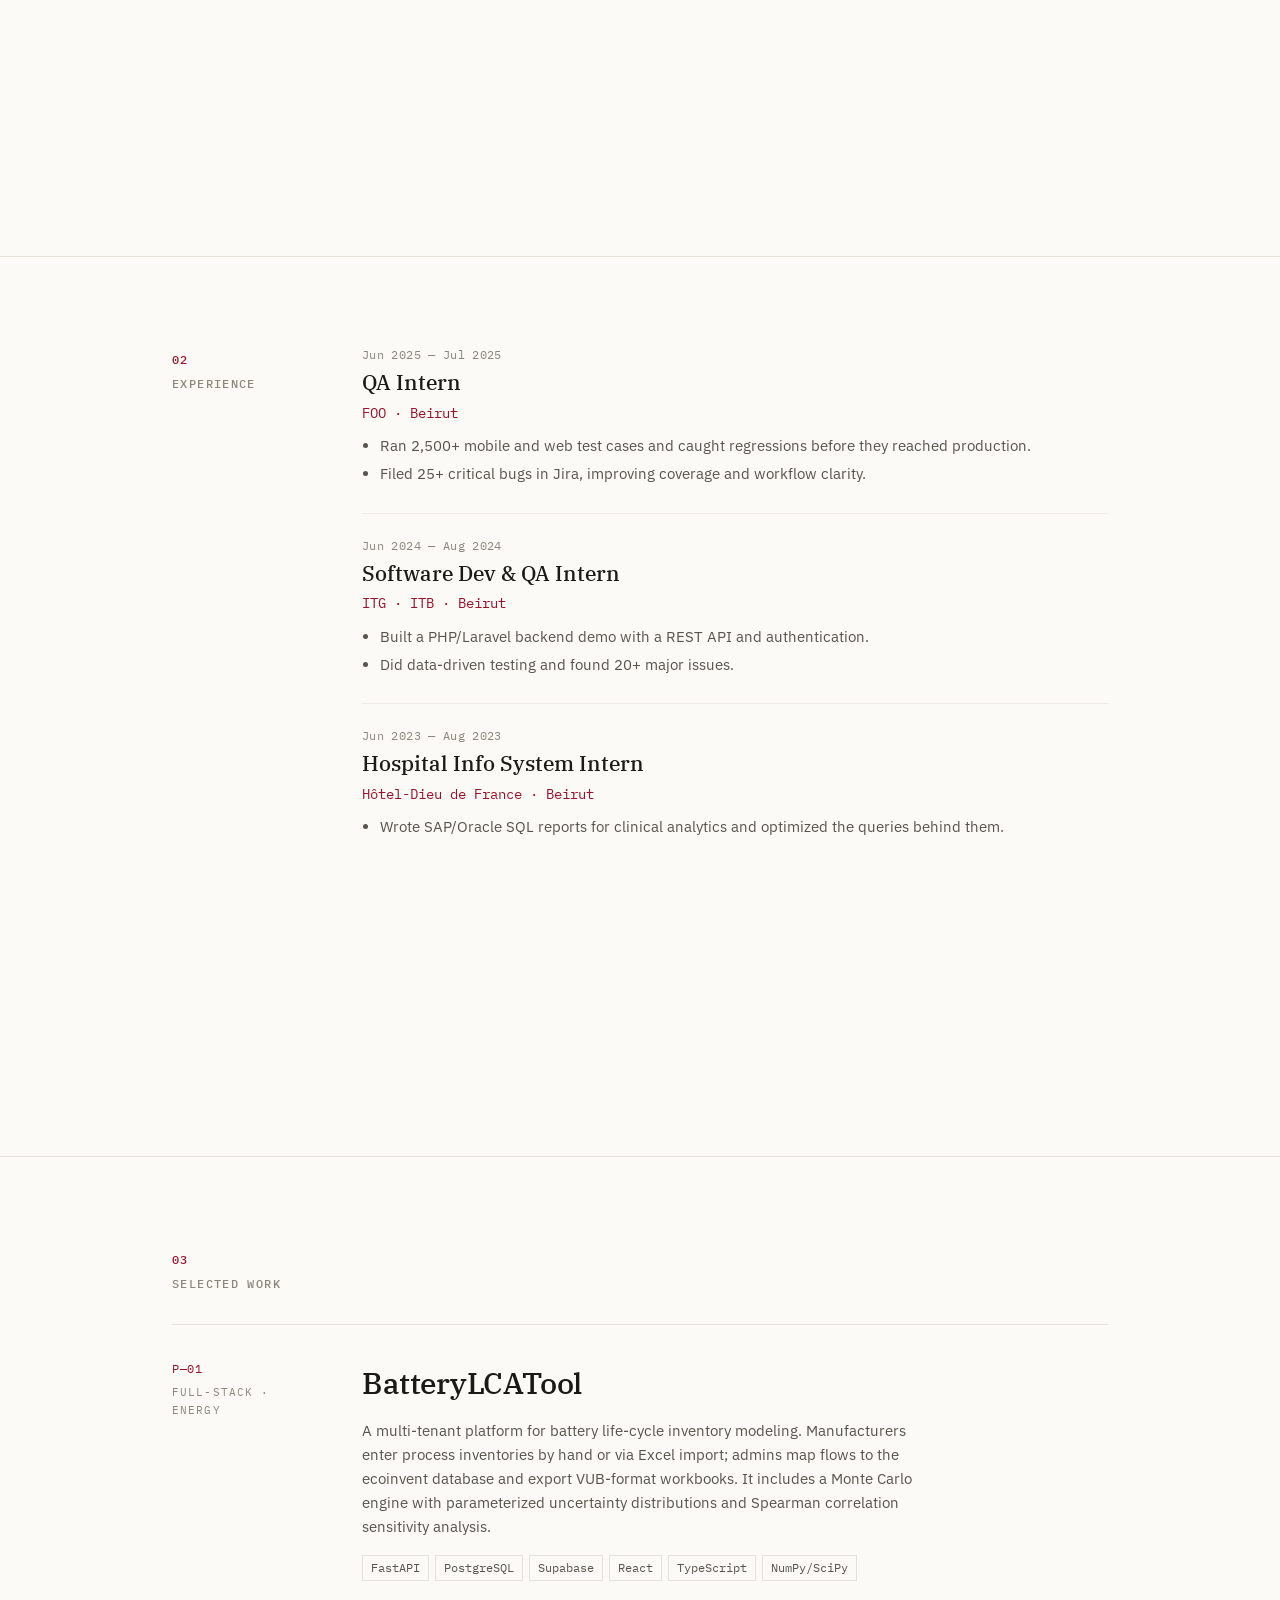
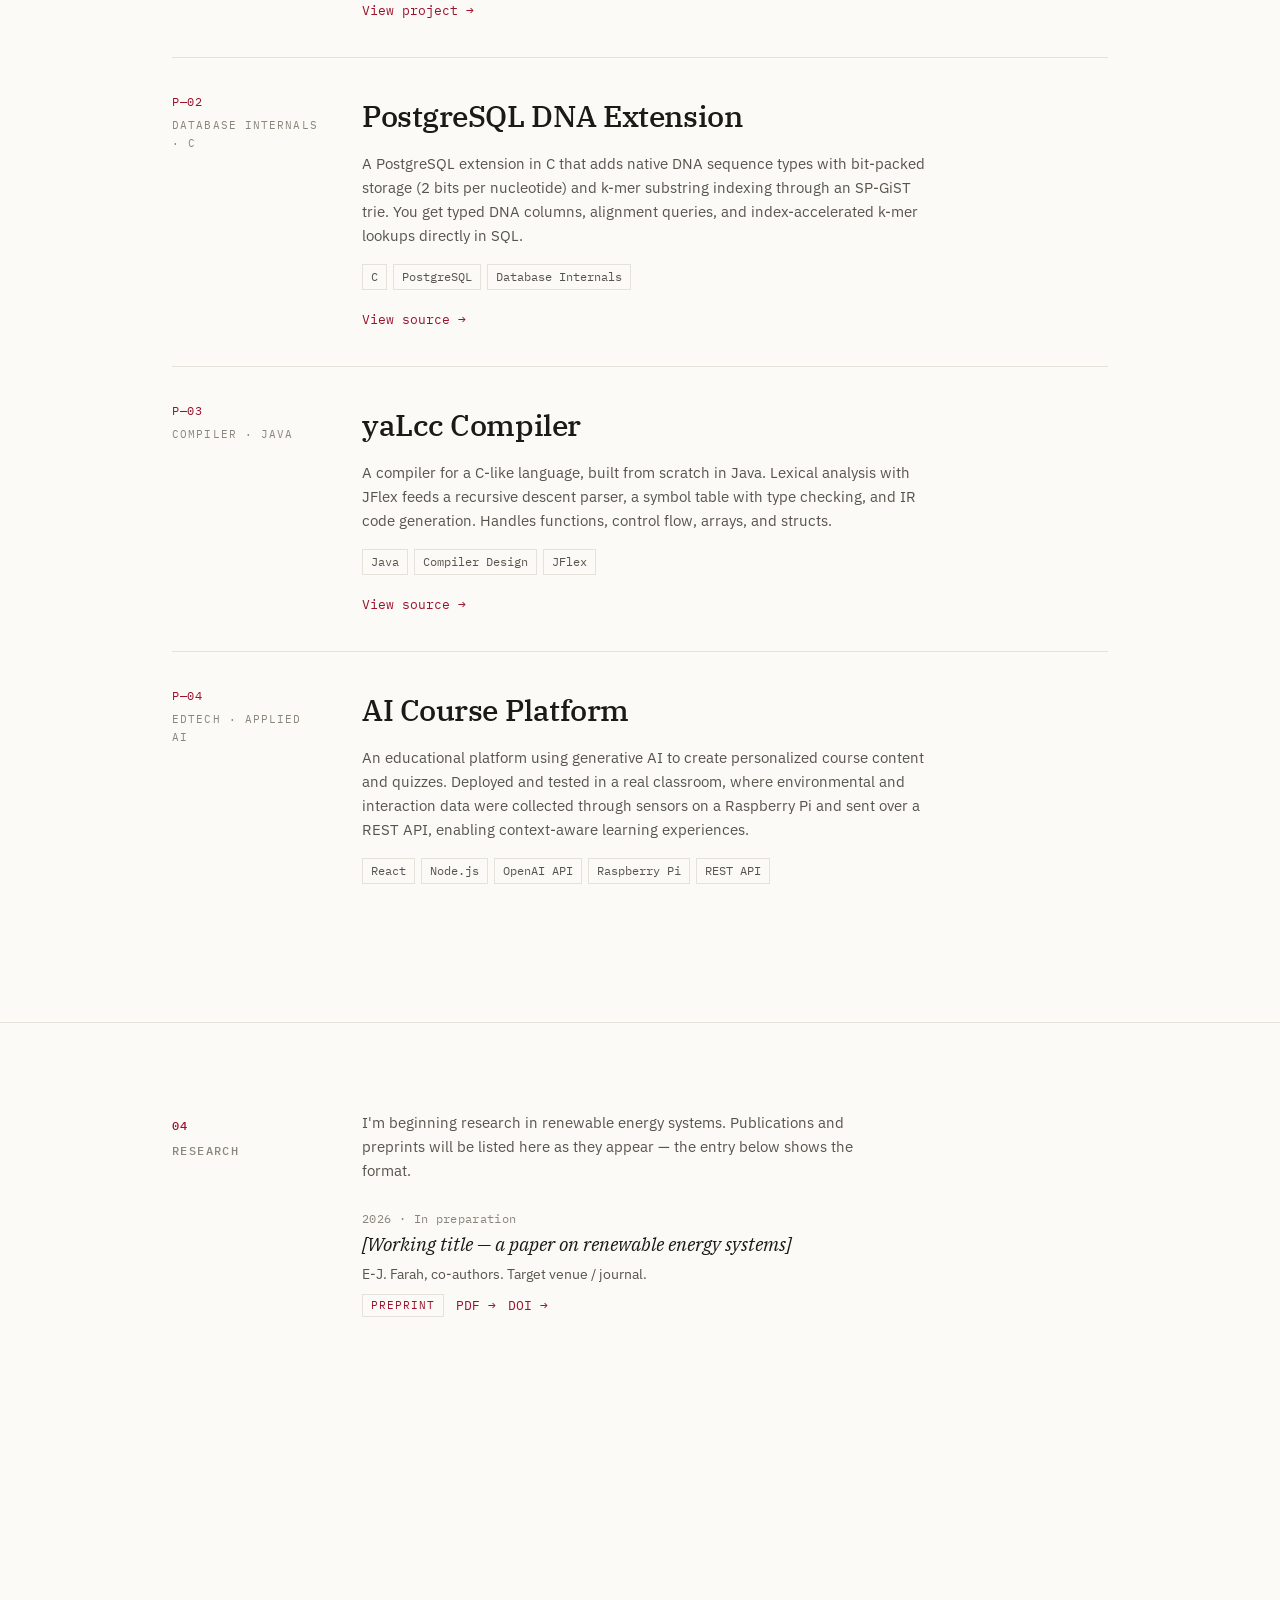
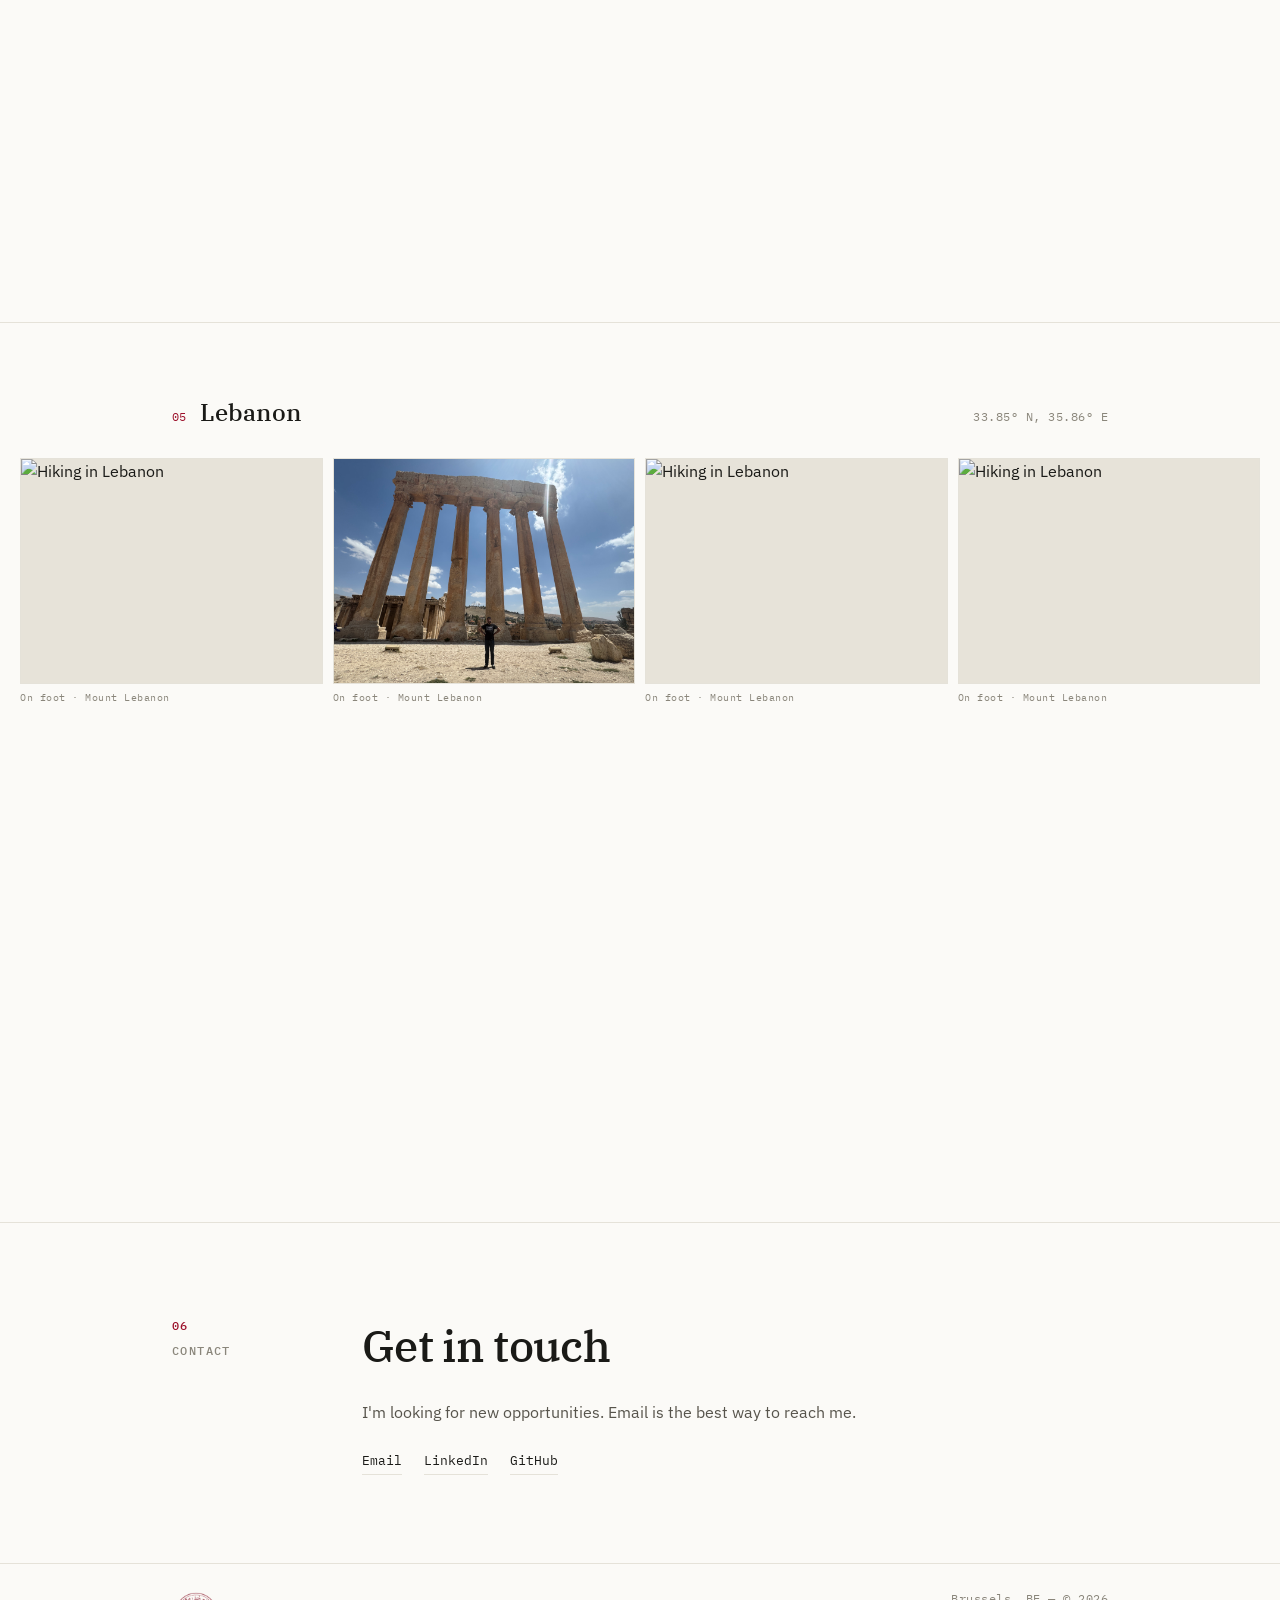
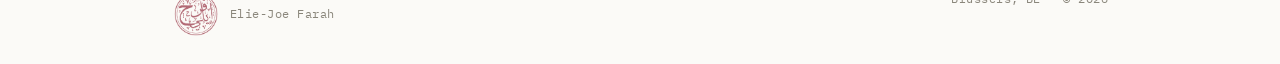
==== commit 2bc76c76: "Add seal mark to the left of the EJF. wordmark in the header Uses the same logo/seal_crimson_deepest" ====
--- a/index.html
+++ b/index.html
@@ -28,7 +28,7 @@
 
 <header class="site">
   <div class="site-inner">
-    <span class="brand">EJF<b>.</b></span>
+    <span class="brand"><img class="brand-seal" src="logo/seal_crimson_deepest.png" alt="" />EJF<b>.</b></span>
     <div class="header-right">
       <nav class="top">
         <a href="#about">about</a>
--- a/styles.css
+++ b/styles.css
@@ -118,8 +118,12 @@
   letter-spacing: .05em;
   color: var(--ink);
   font-size: 14px;
+  display: inline-flex;
+  align-items: center;
+  gap: 8px;
 }
 .brand b { color: var(--accent); font-weight: 500; }
+.brand-seal { width: 22px; height: 22px; object-fit: contain; }
 .header-right { display: flex; align-items: center; gap: 24px; }
 nav.top { display: flex; gap: 24px; }
 nav.top a {
@@ -317,10 +321,15 @@
 .contact .links a { font-family: var(--mono); font-size: 13px; color: var(--ink); border-bottom: 1px solid var(--rule); padding-bottom: 2px; }
 .contact .links a:hover { border-color: var(--accent); color: var(--accent); }
 
+/* Contact drops its own full-viewport snap stop so it settles together with the
+   footer as one shared "focus area" (see footer's scroll-snap-align:end below)
+   instead of two separate stops. */
+#contact { min-height: auto; scroll-snap-align: none; }
+
 /* ---------- Footer ---------- */
-/* scroll-snap-align:end gives the footer its own valid snap point — without it,
-   proximity snapping pulls the resting scroll back up to #contact's start and the
-   footer becomes unreachable by a normal end-of-page scroll. */
+/* scroll-snap-align:end gives the footer+contact pair their shared snap point —
+   without it, proximity snapping pulls the resting scroll back up to #research's
+   start and the footer becomes unreachable by a normal end-of-page scroll. */
 footer.site { border-top: 1px solid var(--rule); padding: 26px 0; scroll-snap-align: end; }
 footer .fin {
   max-width: var(--maxw); margin: 0 auto; padding: 0 32px;
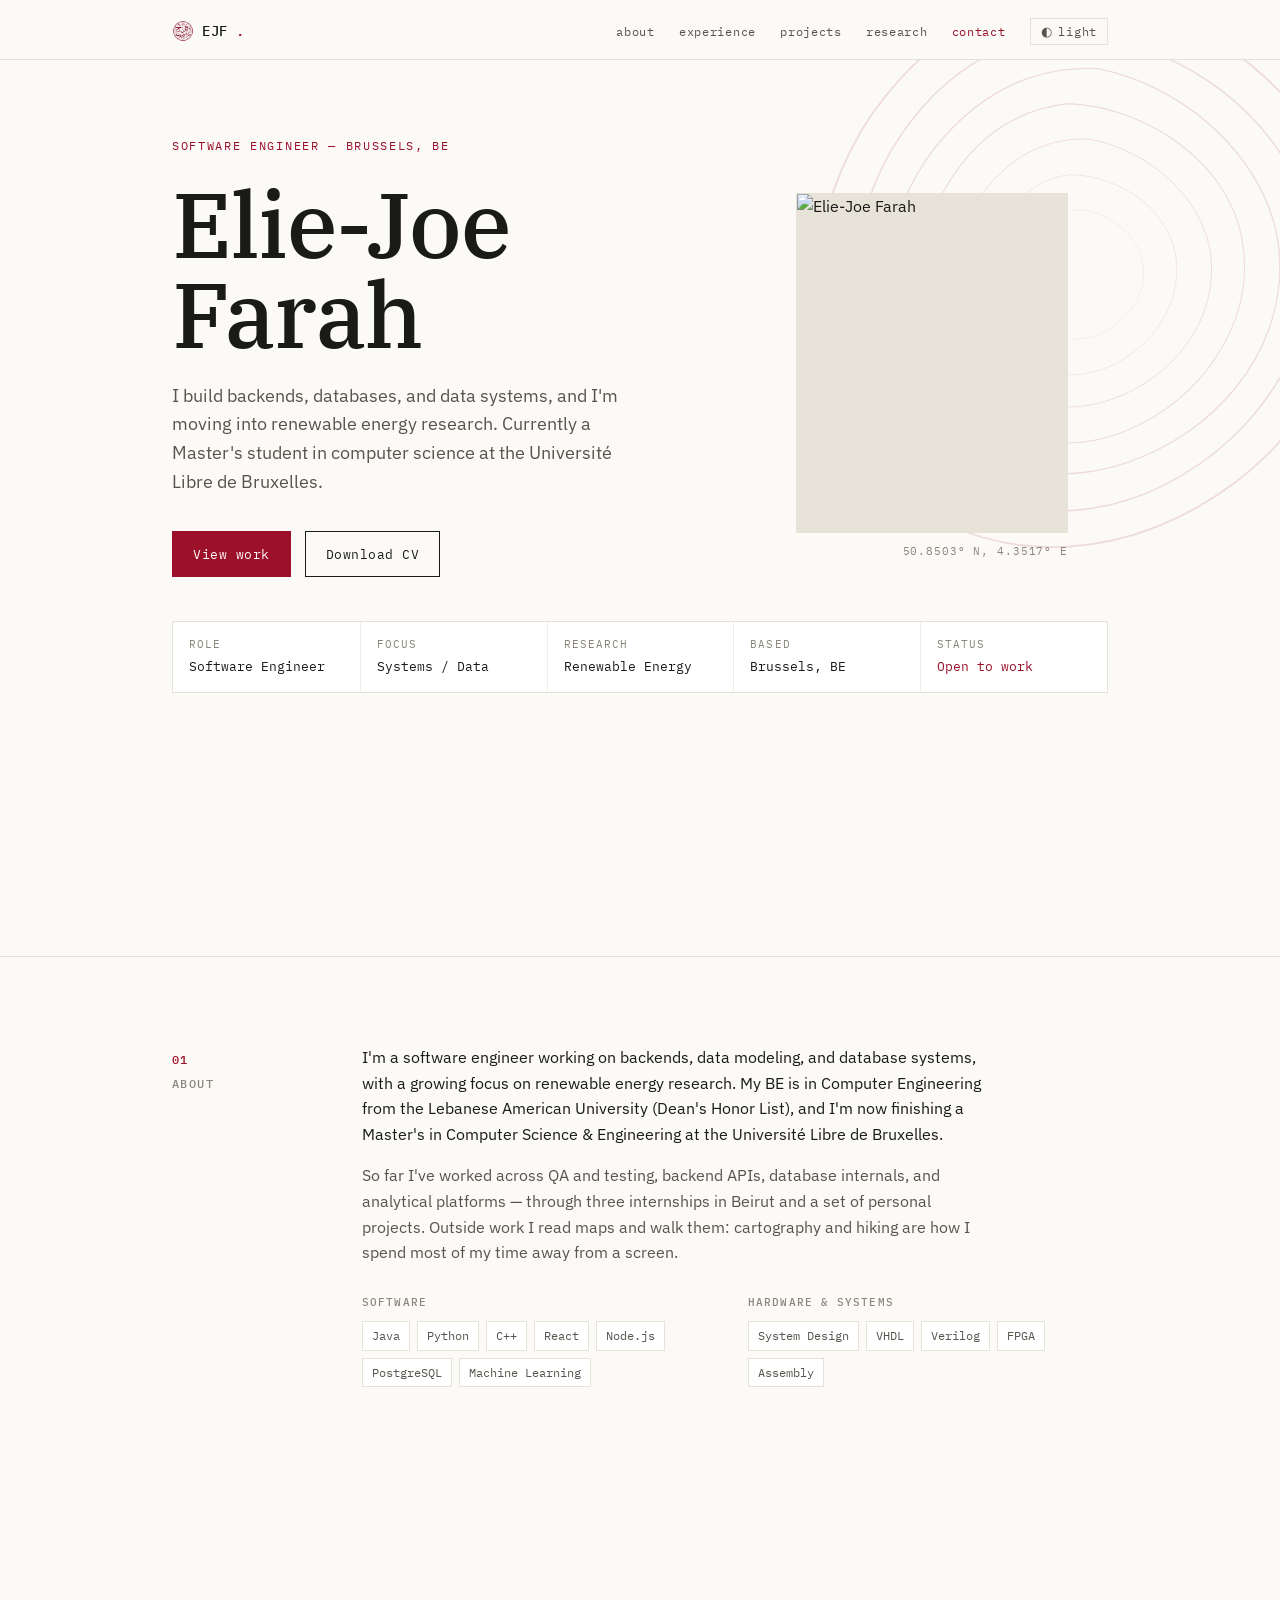
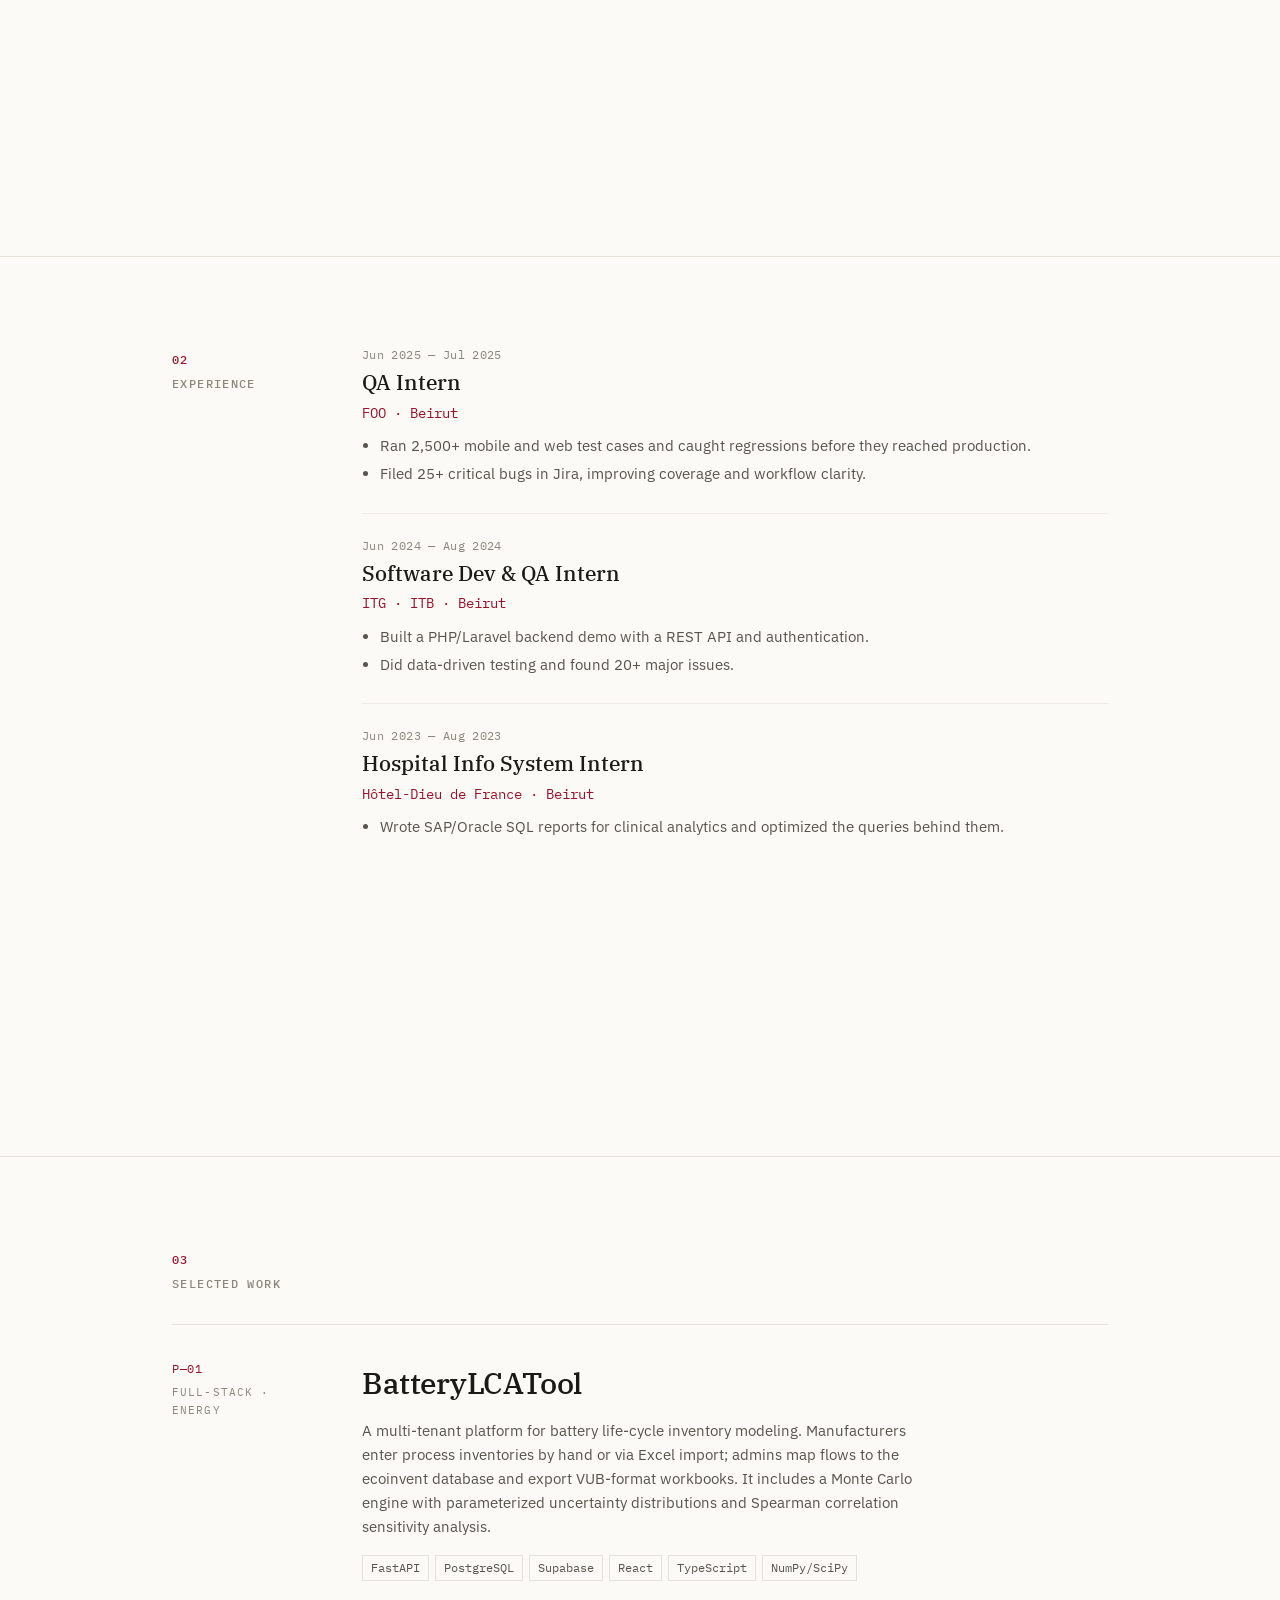
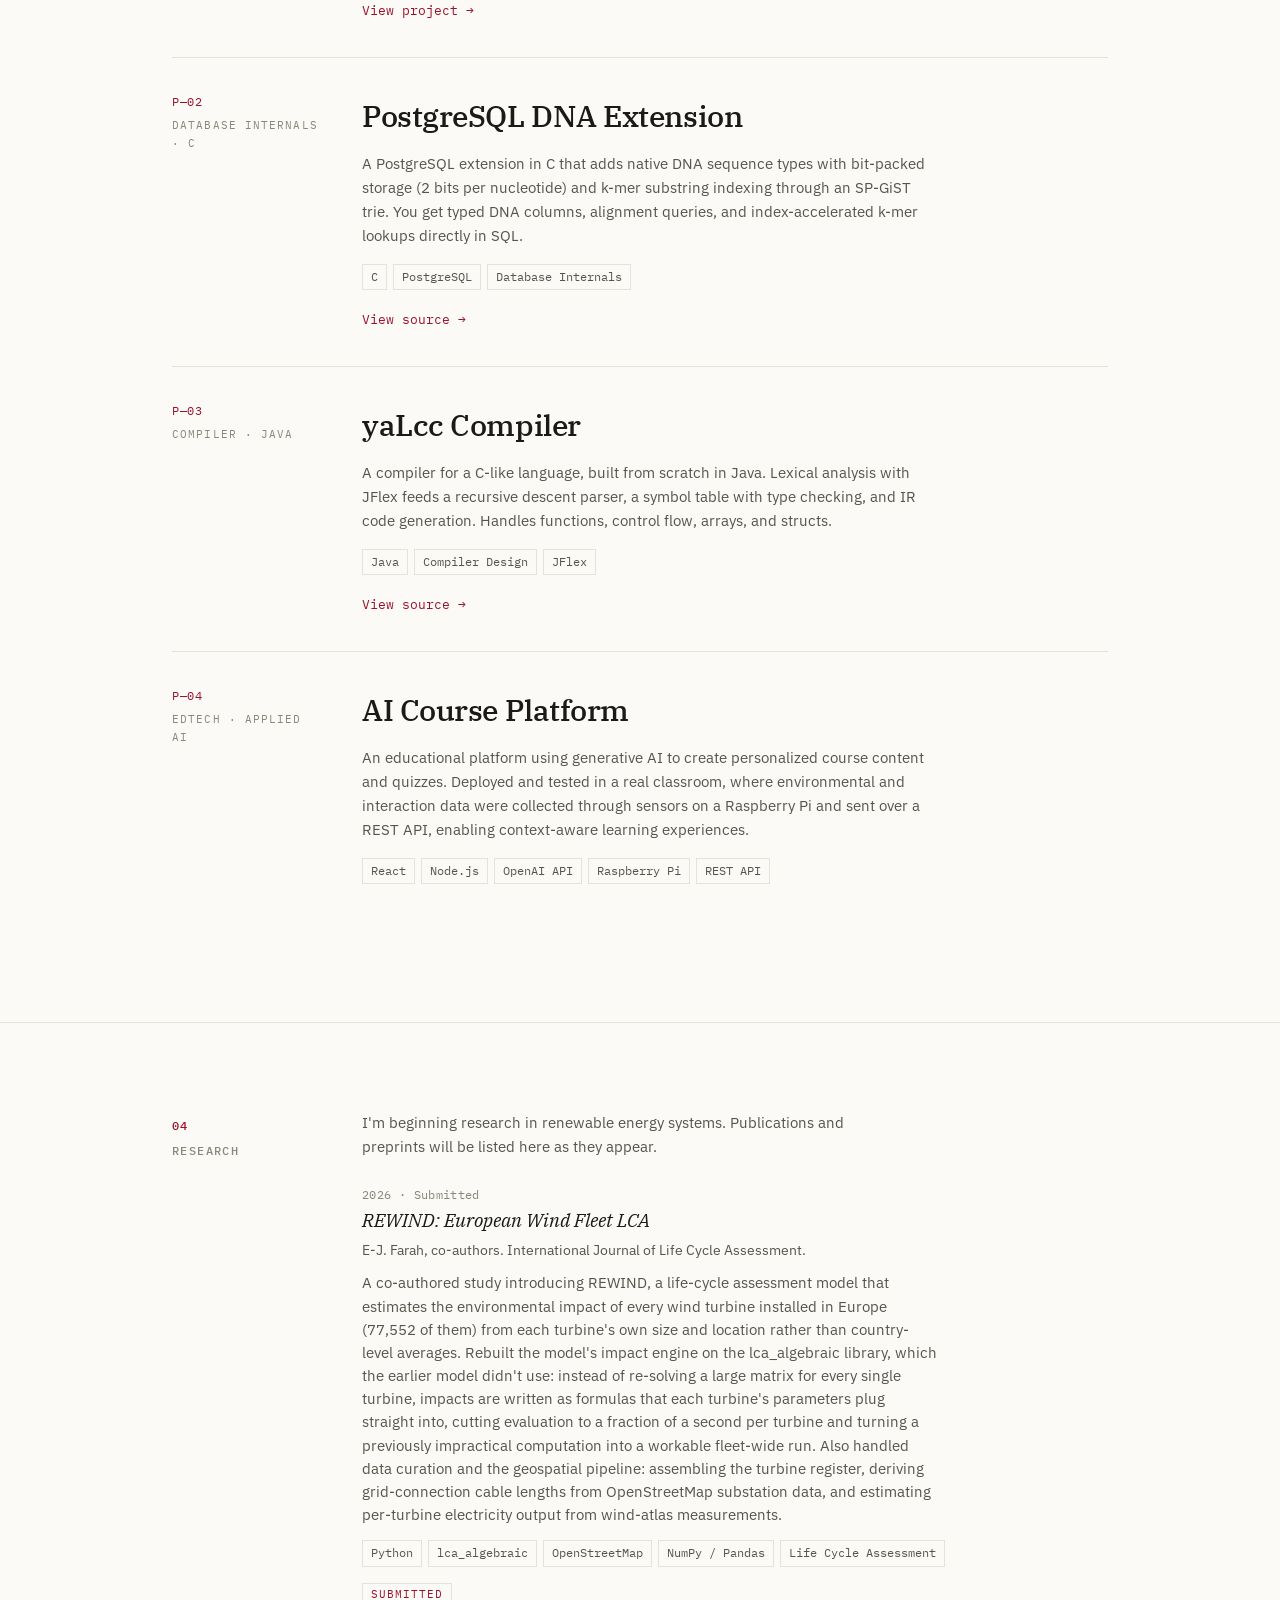
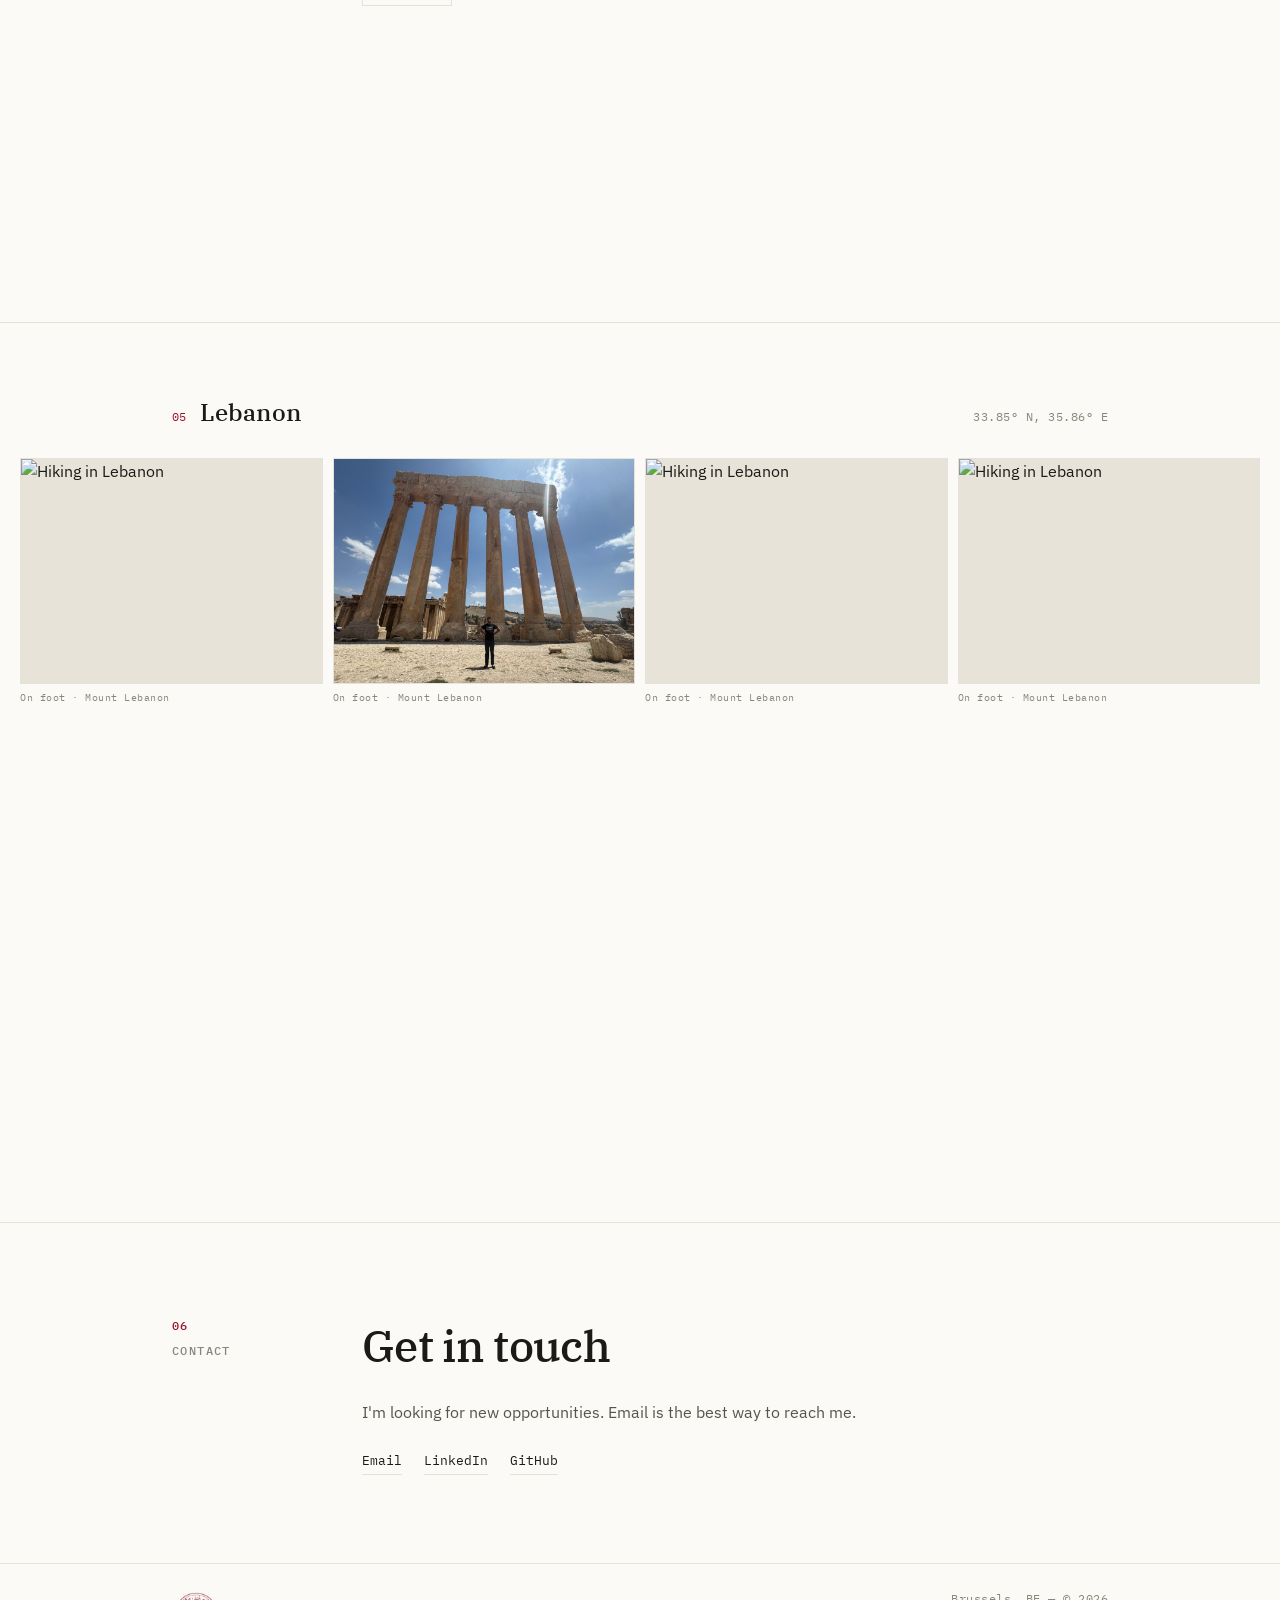
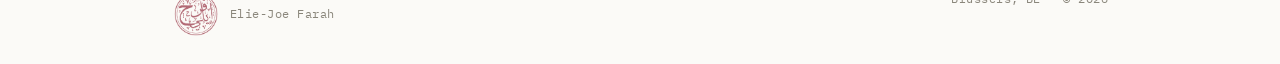
==== commit d713c695: "Replace Research placeholder with the REWIND wind-fleet LCA paper Fills the "[Working title...]" pla" ====
--- a/index.html
+++ b/index.html
@@ -213,15 +213,15 @@
     <div class="row">
       <div class="eyebrow label"><span class="idx">04</span>Research</div>
       <div>
-        <p class="pubintro">I'm beginning research in renewable energy systems. Publications and preprints will be listed here as they appear — the entry below shows the format.</p>
+        <p class="pubintro">I'm beginning research in renewable energy systems. Publications and preprints will be listed here as they appear.</p>
         <div class="pub">
-          <div class="py">2026 · In preparation</div>
-          <div class="pt">[Working title — a paper on renewable energy systems]</div>
-          <div class="pm">E-J. Farah, co-authors. Target venue / journal.</div>
+          <div class="py">2026 · Submitted</div>
+          <div class="pt">REWIND: European Wind Fleet LCA</div>
+          <div class="pm">E-J. Farah, co-authors. International Journal of Life Cycle Assessment.</div>
+          <div class="desc">A co-authored study introducing REWIND, a life-cycle assessment model that estimates the environmental impact of every wind turbine installed in Europe (77,552 of them) from each turbine's own size and location rather than country-level averages. Rebuilt the model's impact engine on the lca_algebraic library, which the earlier model didn't use: instead of re-solving a large matrix for every single turbine, impacts are written as formulas that each turbine's parameters plug straight into, cutting evaluation to a fraction of a second per turbine and turning a previously impractical computation into a workable fleet-wide run. Also handled data curation and the geospatial pipeline: assembling the turbine register, deriving grid-connection cable lengths from OpenStreetMap substation data, and estimating per-turbine electricity output from wind-atlas measurements.</div>
+          <div class="stack"><span>Python</span><span>lca_algebraic</span><span>OpenStreetMap</span><span>NumPy / Pandas</span><span>Life Cycle Assessment</span></div>
           <div class="foot">
-            <span class="tag">Preprint</span>
-            <a class="plink" href="#">PDF →</a>
-            <a class="plink" href="#">DOI →</a>
+            <span class="tag">Submitted</span>
           </div>
         </div>
       </div>
--- a/styles.css
+++ b/styles.css
@@ -284,6 +284,7 @@
 .pub .py { font-family: var(--mono); font-size: 12px; color: var(--ink-3); letter-spacing: .03em; }
 .pub .pt { font-family: var(--serif); font-style: italic; font-size: 19px; color: var(--ink); margin: 4px 0 5px; line-height: 1.35; }
 .pub .pm { font-size: 14px; color: var(--ink-2); }
+.pub .desc { color: var(--ink-2); max-width: 64ch; margin: 10px 0 14px; font-size: 14.5px; line-height: 1.6; }
 .pub .foot { margin-top: 9px; display: flex; gap: 12px; align-items: center; flex-wrap: wrap; }
 .pub .tag {
   font-family: var(--mono); font-size: 10.5px; text-transform: uppercase;
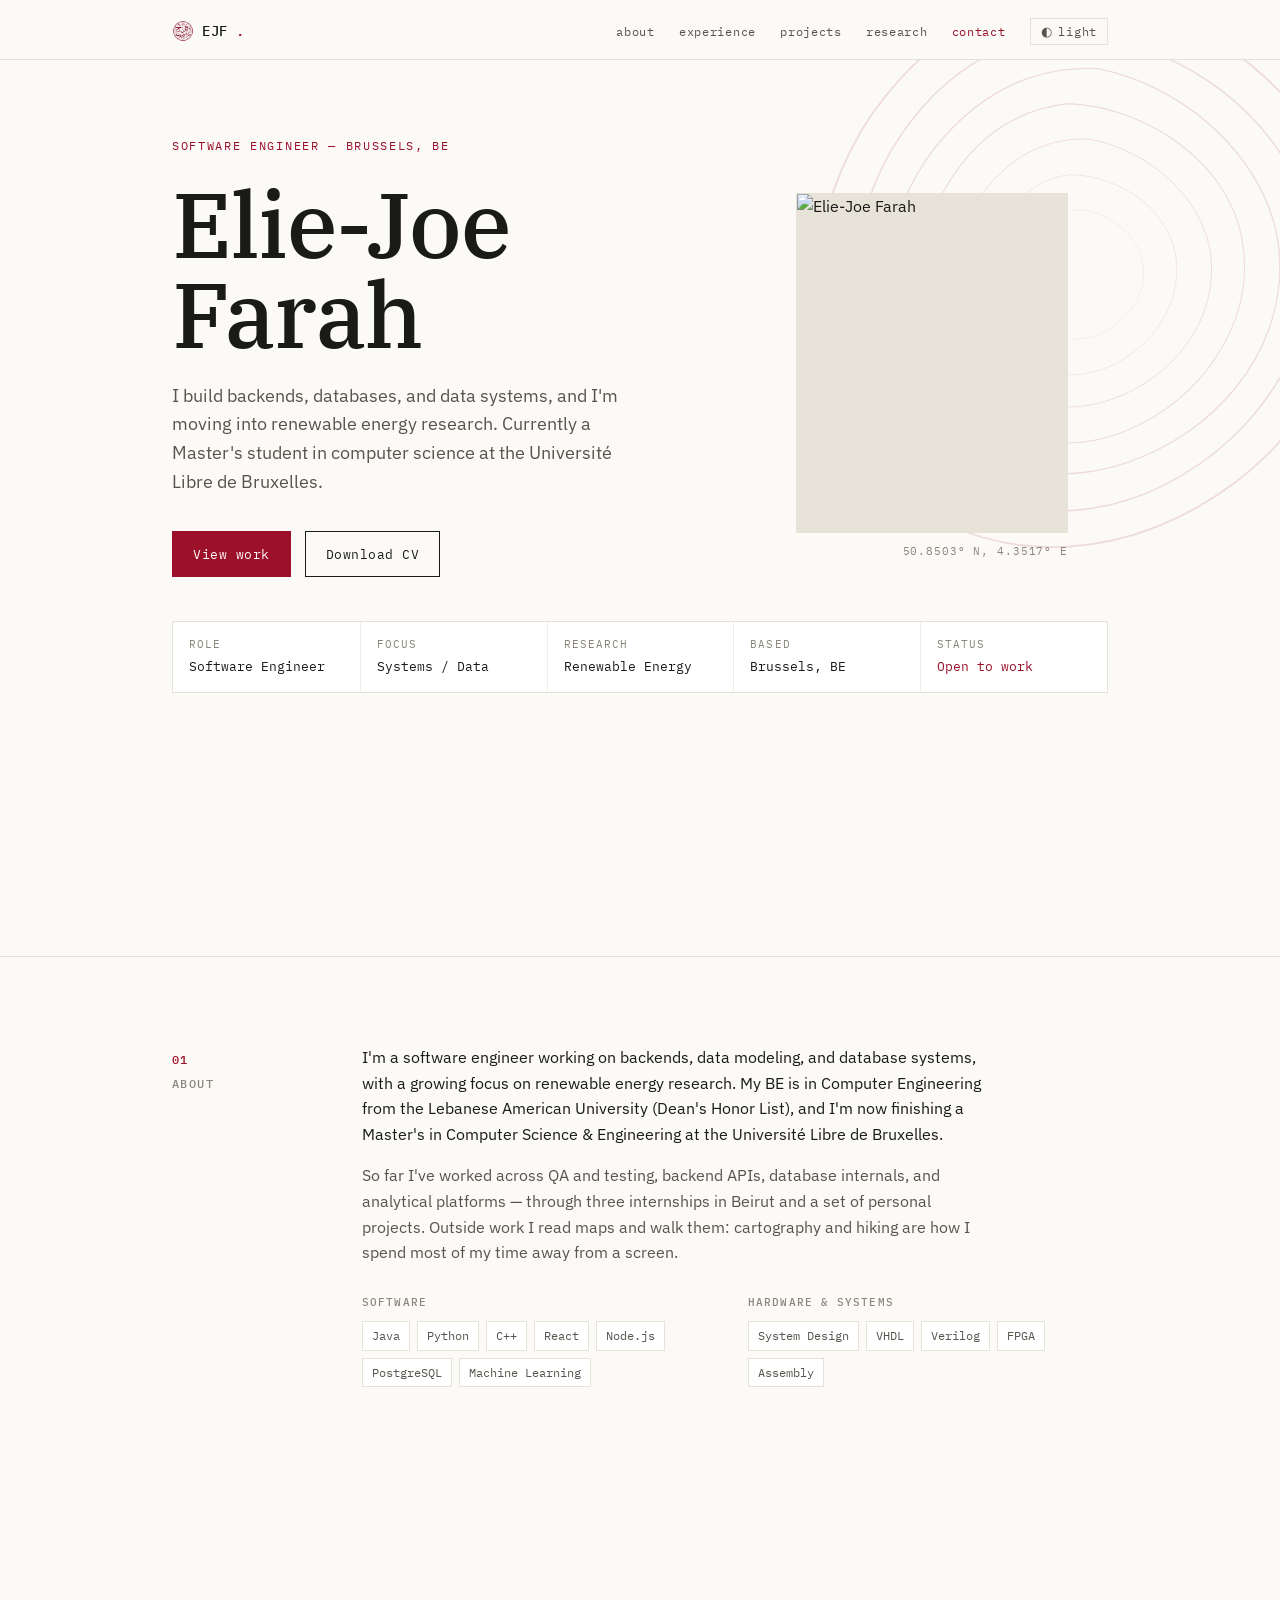
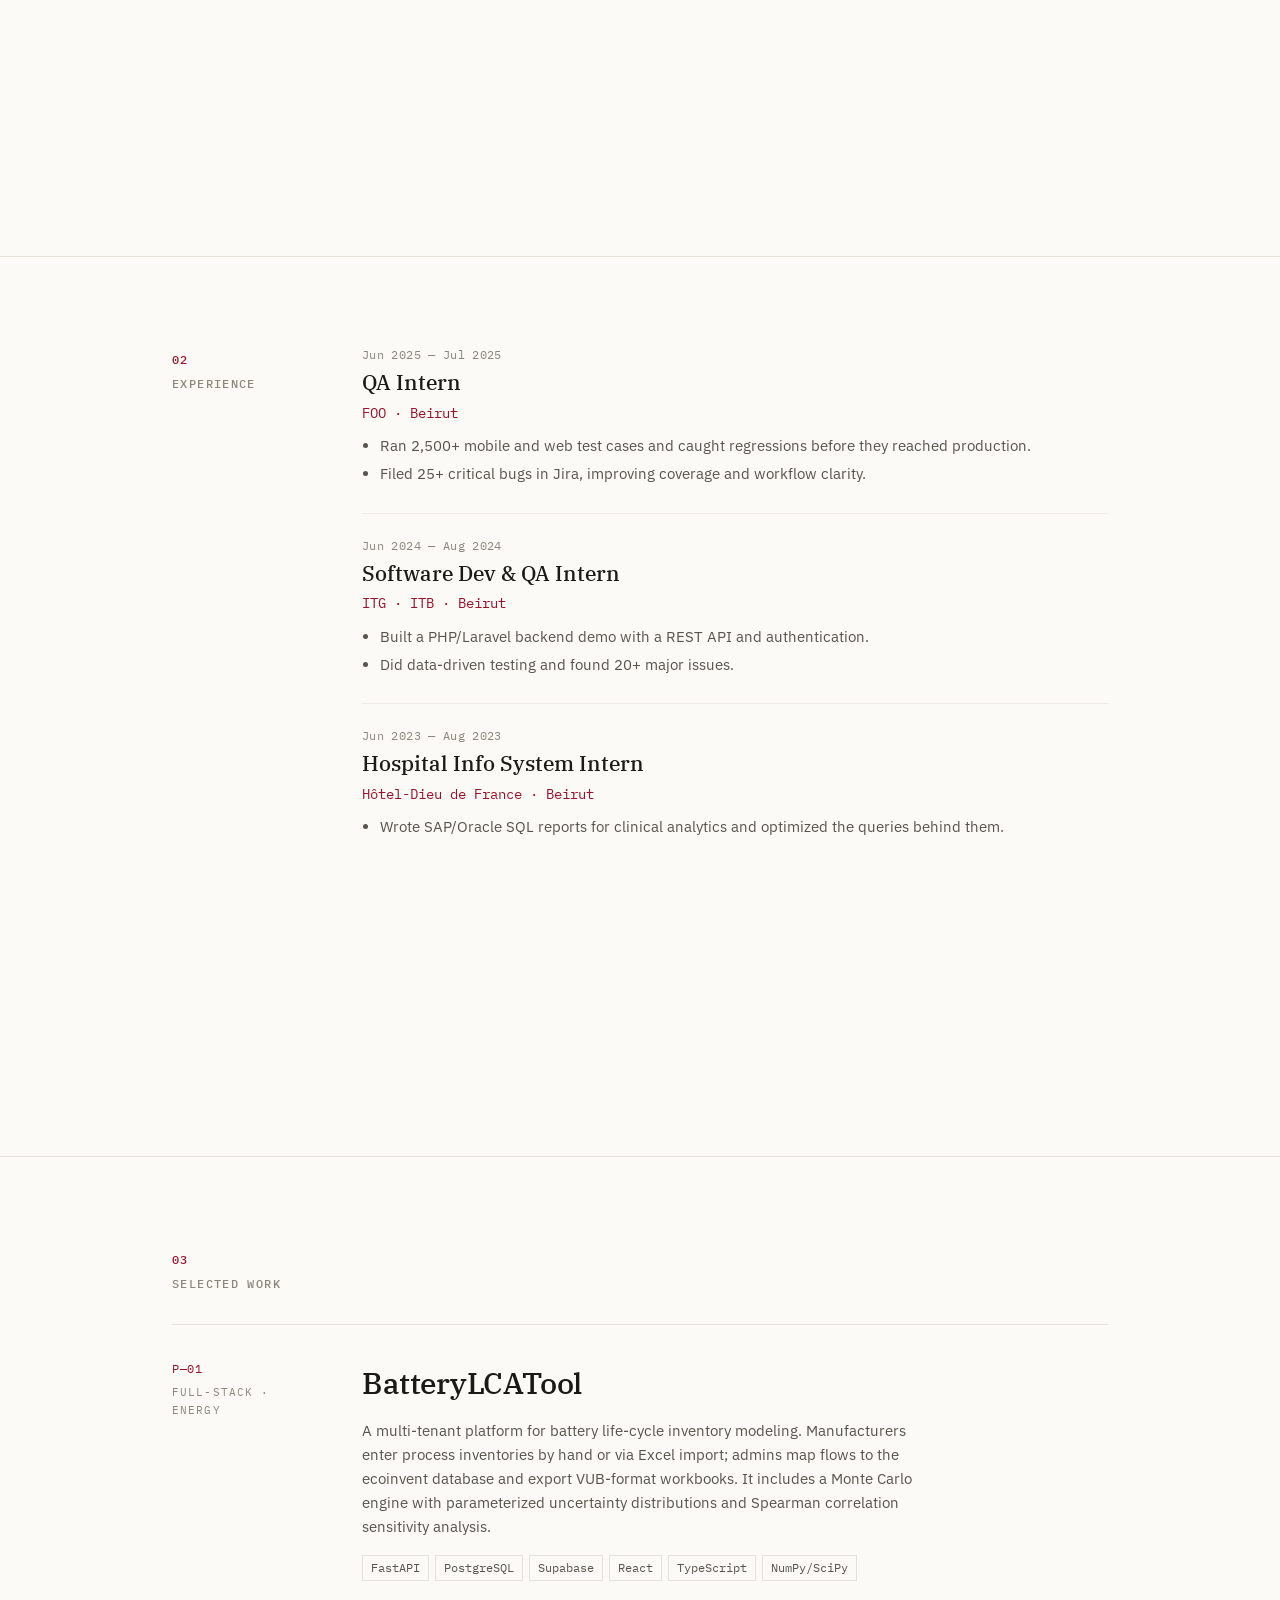
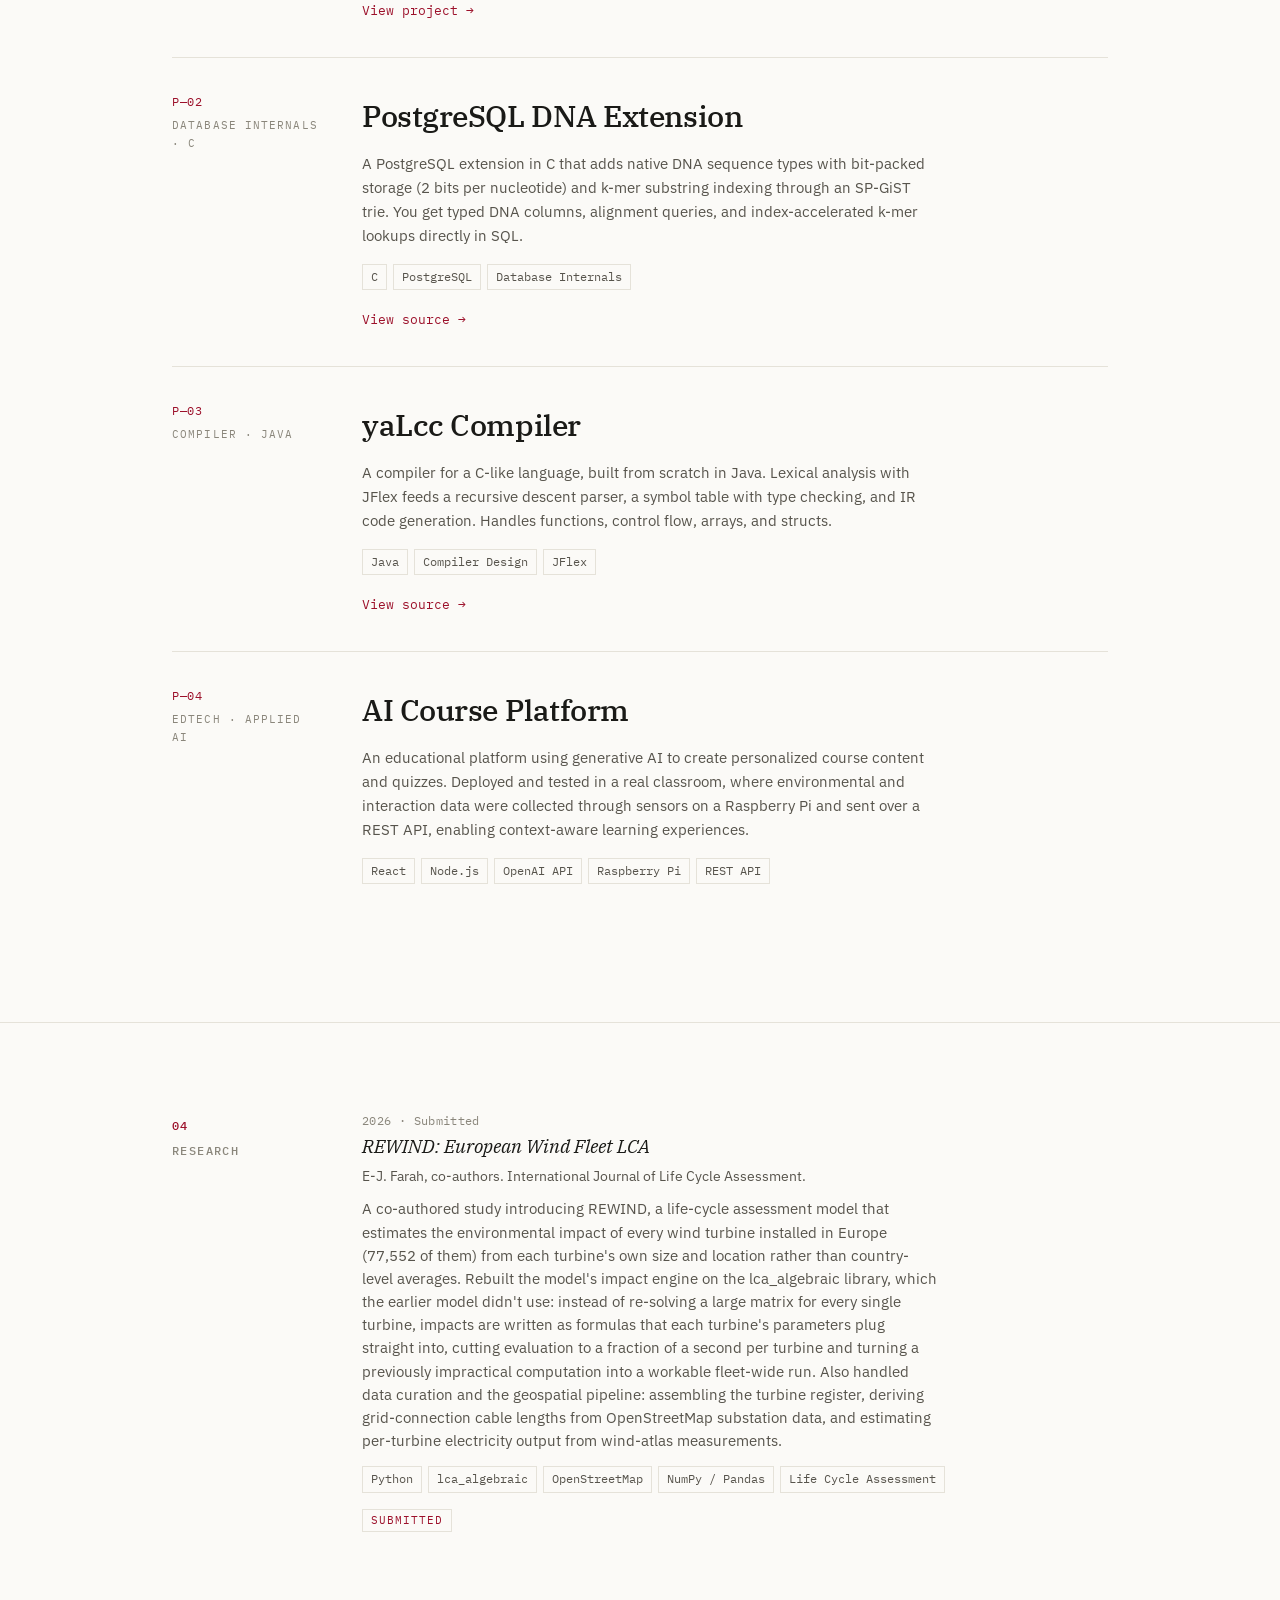
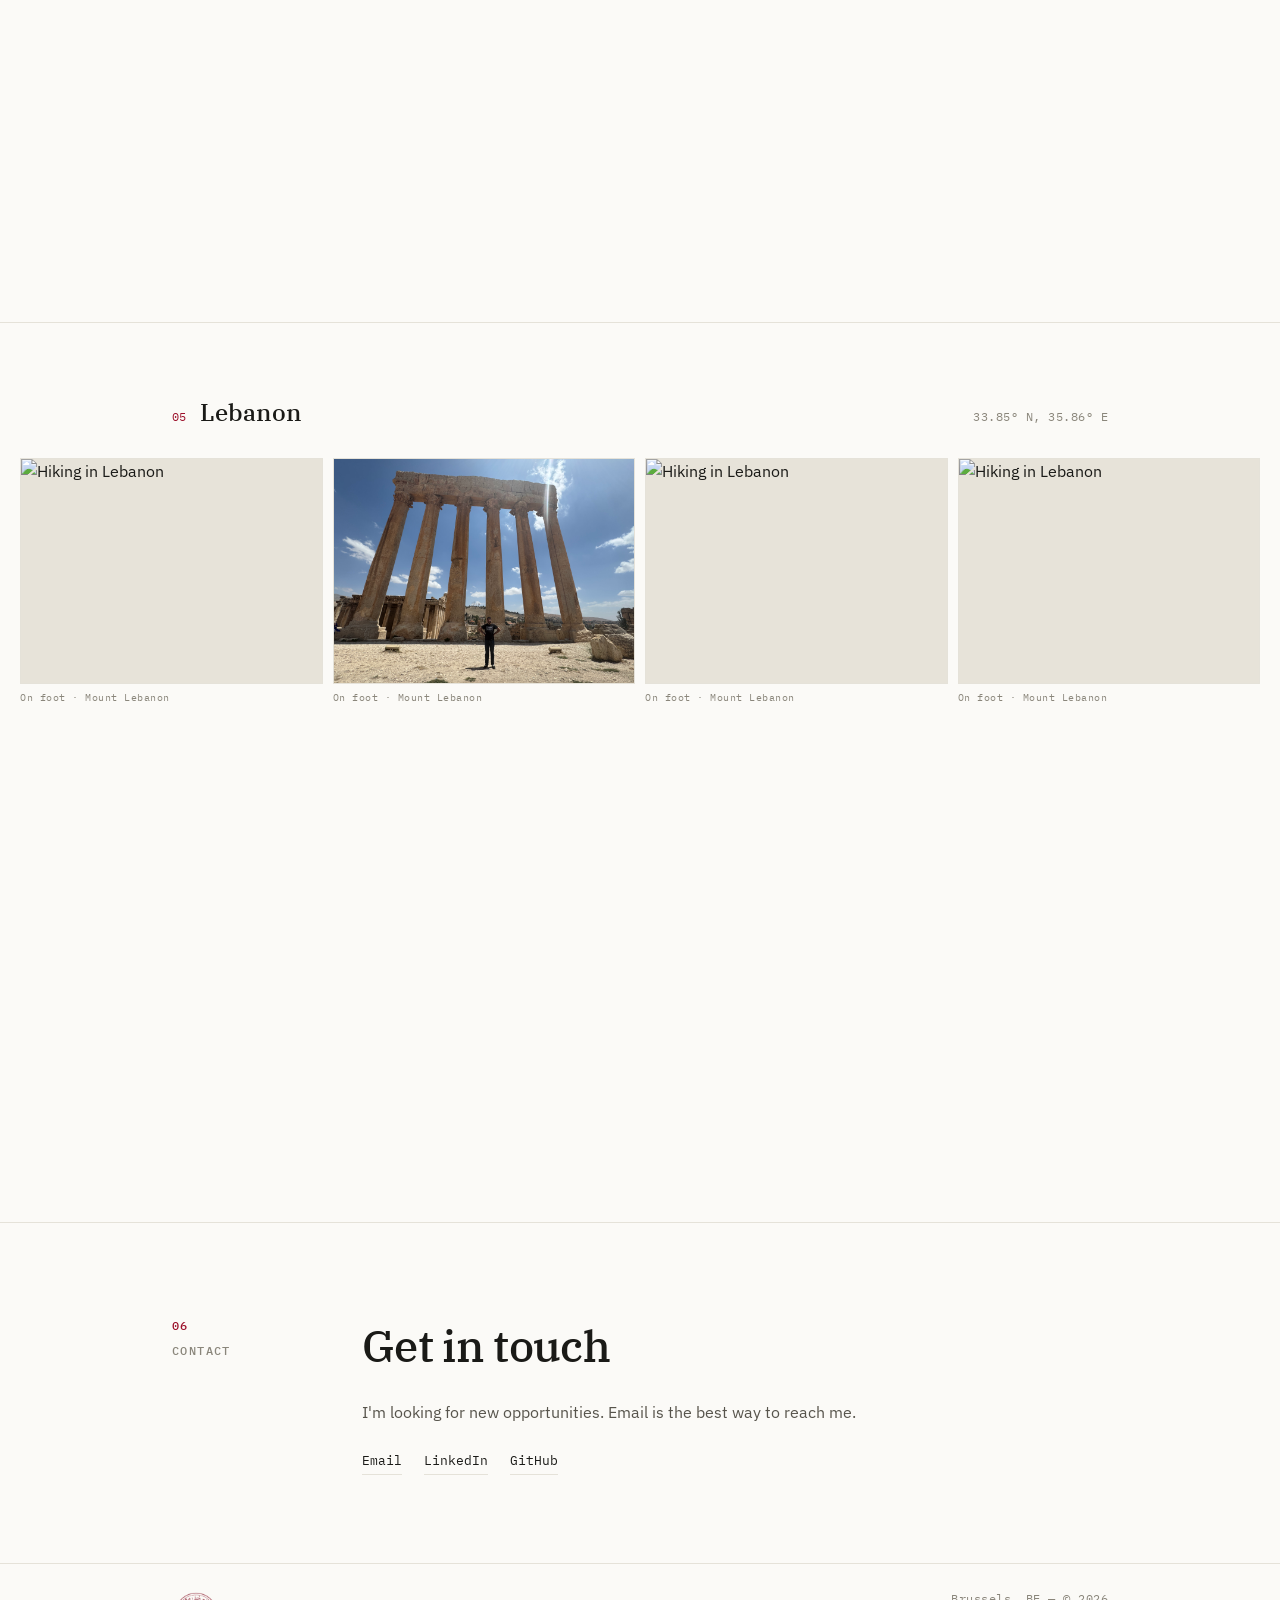
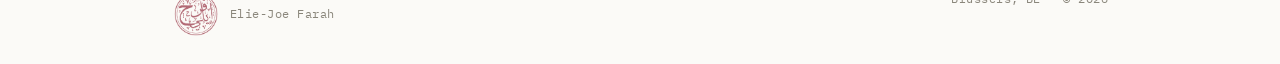
==== commit d8355648: "minor edit" ====
--- a/index.html
+++ b/index.html
@@ -213,7 +213,7 @@
     <div class="row">
       <div class="eyebrow label"><span class="idx">04</span>Research</div>
       <div>
-        <p class="pubintro">I'm beginning research in renewable energy systems. Publications and preprints will be listed here as they appear.</p>
+        <!-- <p class="pubintro">I'm beginning research in renewable energy systems. Publications and preprints will be listed here as they appear.</p> -->
         <div class="pub">
           <div class="py">2026 · Submitted</div>
           <div class="pt">REWIND: European Wind Fleet LCA</div>
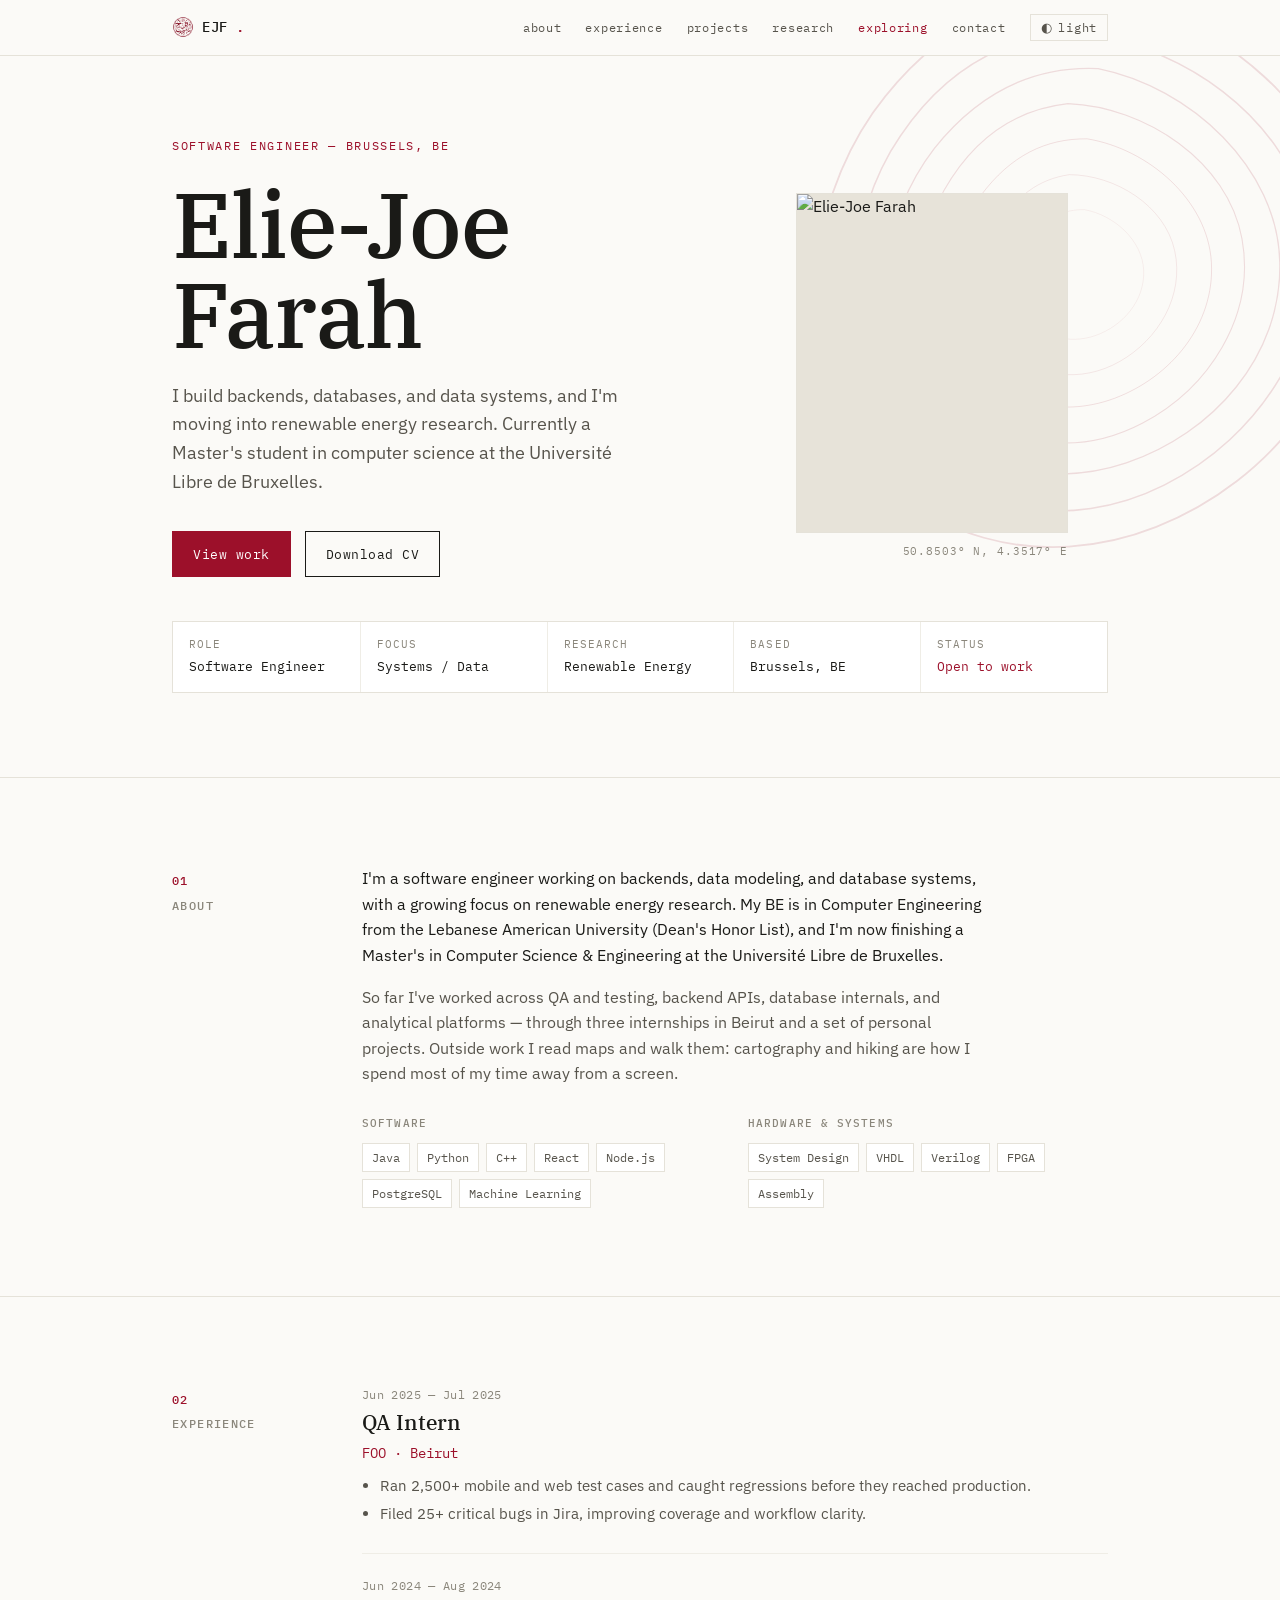
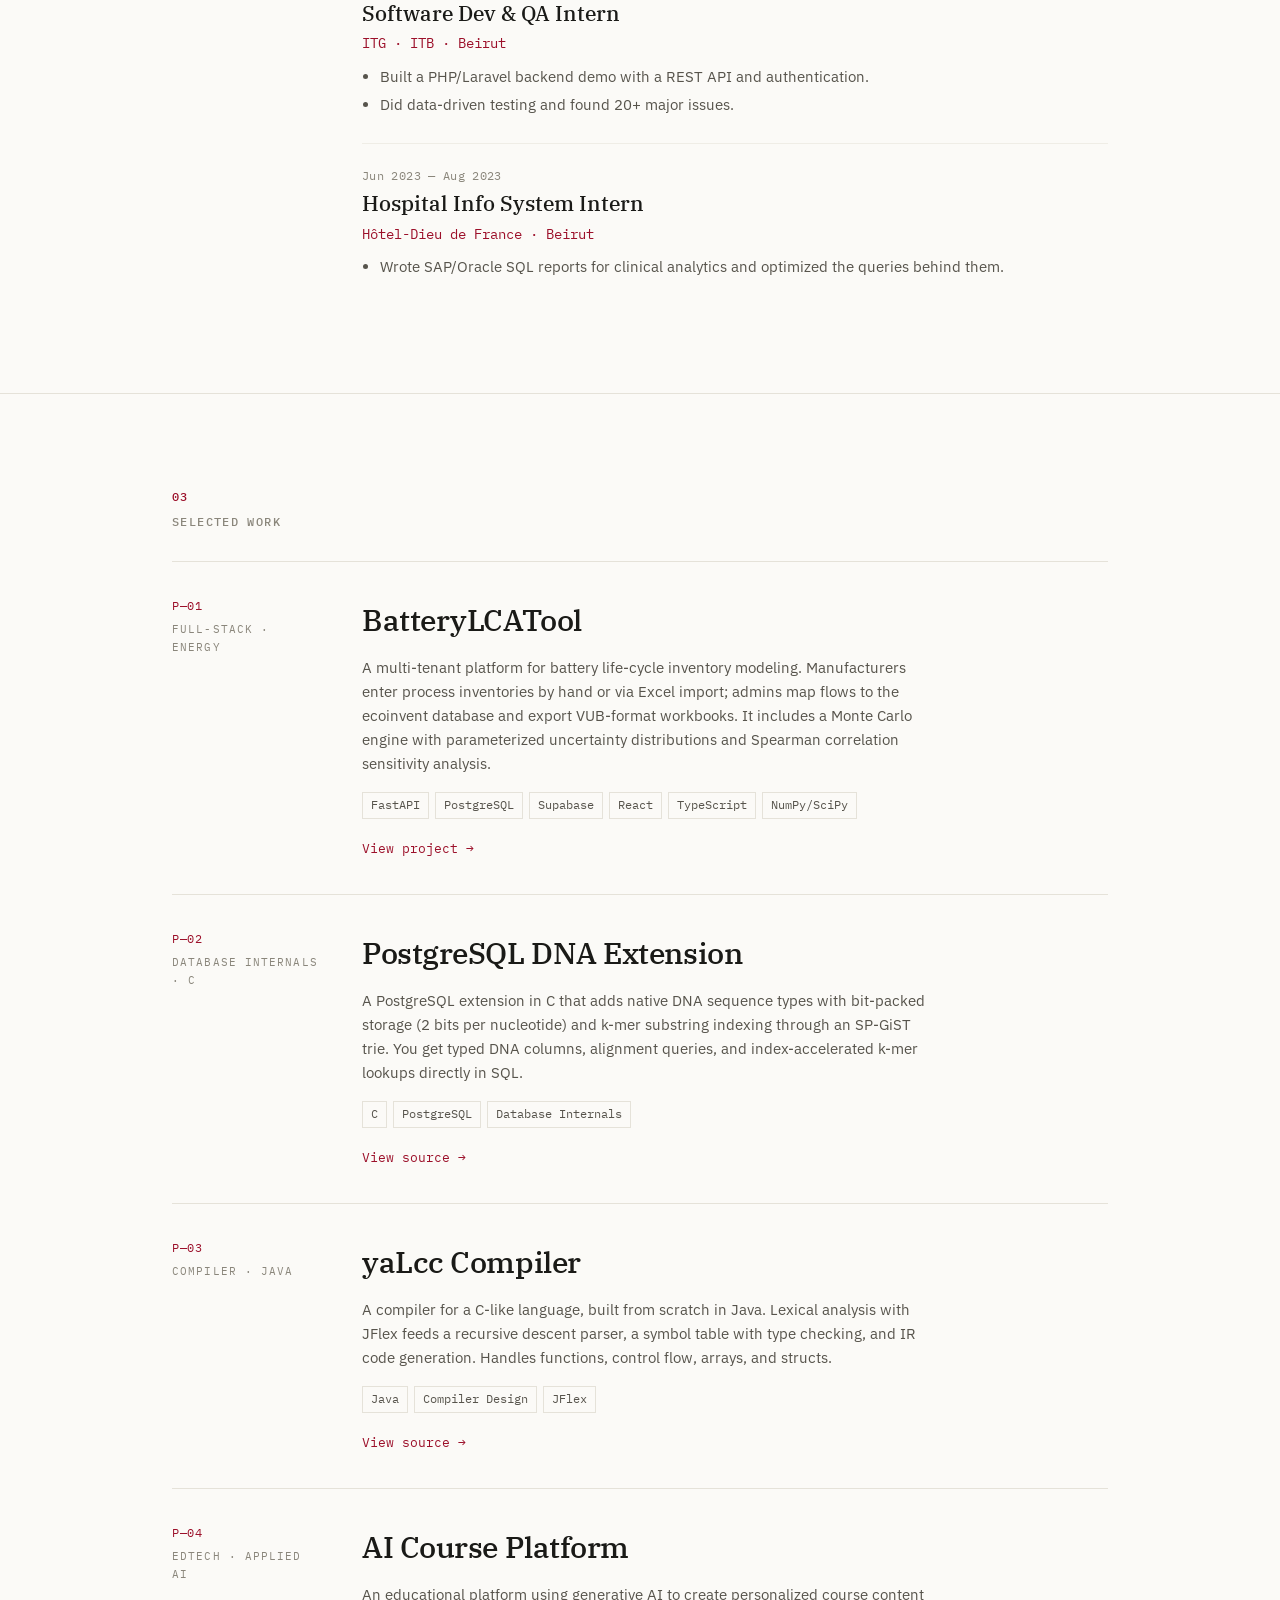
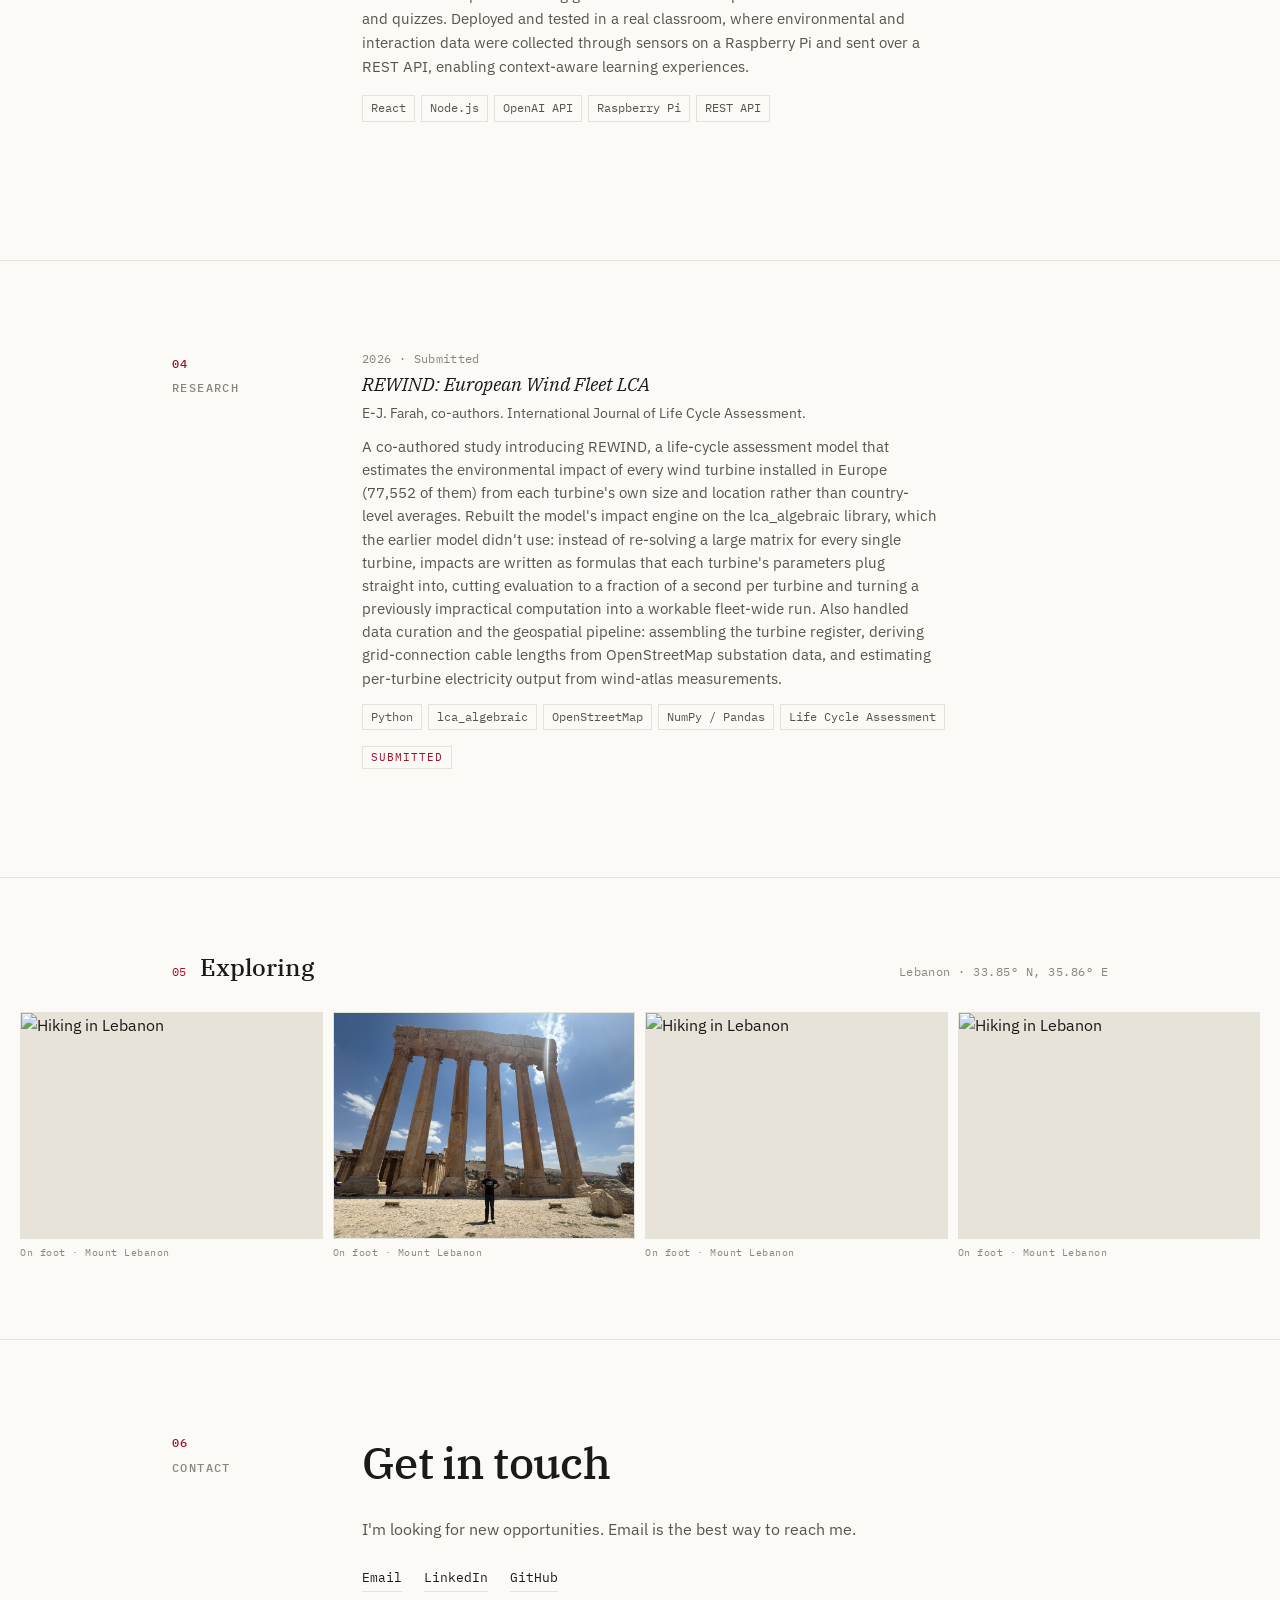
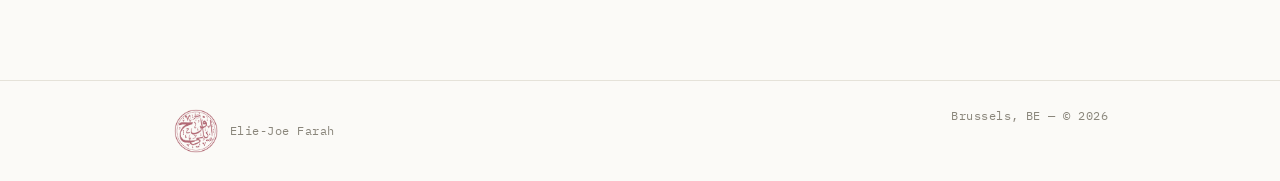
==== commit 36b0a306: "removed focus scrolling" ====
--- a/index.html
+++ b/index.html
@@ -35,6 +35,7 @@
         <a href="#experience">experience</a>
         <a href="#projects">projects</a>
         <a href="#research">research</a>
+        <a href="#exploring">exploring</a>
         <a href="#contact">contact</a>
       </nav>
       <button class="theme-toggle" id="theme-toggle" aria-label="Toggle color theme">
@@ -229,12 +230,12 @@
   </div>
 </section>
 
-<!-- LEBANON PHOTO BAND -->
-<section class="band">
+<!-- EXPLORING PHOTO BAND -->
+<section id="exploring" class="band">
   <div class="head">
     <span class="idx">05</span>
-    <span class="t">Lebanon</span>
-    <span class="coord">33.85° N, 35.86° E</span>
+    <span class="t">Exploring</span>
+    <span class="coord">Lebanon · 33.85° N, 35.86° E</span>
   </div>
   <div class="strip">
     <figure><div class="ph"><img src="trips/IMG_3049.JPEG" alt="Hiking in Lebanon" loading="lazy"></div><figcaption>On foot · Mount Lebanon</figcaption></figure>
--- a/styles.css
+++ b/styles.css
@@ -48,9 +48,8 @@
 html {
   scroll-behavior: smooth;
   scrollbar-color: var(--accent) var(--paper); scrollbar-width: thin;
-  /* Snap container: scroll-padding-top offsets both fragment-link jumps and
-     snap stops by the sticky header's height so section tops aren't hidden under it. */
-  scroll-snap-type: y proximity; scroll-padding-top: var(--header-h);
+  /* Offsets fragment-link jumps by the sticky header's height so section tops aren't hidden under it. */
+  scroll-padding-top: var(--header-h);
 }
 
 body {
@@ -135,6 +134,7 @@
 }
 nav.top a:hover,
 nav.top a.active { color: var(--accent); }
+@media (max-width: 860px) { nav.top { gap: 16px; } .header-right { gap: 16px; } }
 @media (max-width: 680px) { nav.top { display: none; } }
 
 .theme-toggle {
@@ -156,10 +156,6 @@
 
 /* ---------- Sections / grid ---------- */
 section { padding: 88px 0; border-top: 1px solid var(--rule); }
-/* Scoped to body>section (the homepage's top-level sections) rather than plain
-   `section`, so it doesn't also force full-viewport height on the project detail
-   pages' nested <section class="pd-section"> content blocks. */
-body > section { min-height: 100vh; scroll-snap-align: start; }
 .row { display: grid; grid-template-columns: var(--gutter) 1fr; gap: 40px; }
 .eyebrow { padding-top: 6px; }
 .eyebrow .idx { display: block; color: var(--accent); margin-bottom: 6px; }
@@ -293,7 +289,7 @@
 .pub .plink { font-family: var(--mono); font-size: 12.5px; color: var(--accent); border-bottom: 1px solid transparent; }
 .pub .plink:hover { border-color: var(--accent); }
 
-/* ---------- Lebanon photo band ---------- */
+/* ---------- Exploring photo band ---------- */
 .band { border-top: 1px solid var(--rule); padding: 70px 0 78px; }
 .band .head {
   max-width: var(--maxw); margin: 0 auto 26px; padding: 0 32px;
@@ -322,16 +318,8 @@
 .contact .links a { font-family: var(--mono); font-size: 13px; color: var(--ink); border-bottom: 1px solid var(--rule); padding-bottom: 2px; }
 .contact .links a:hover { border-color: var(--accent); color: var(--accent); }
 
-/* Contact drops its own full-viewport snap stop so it settles together with the
-   footer as one shared "focus area" (see footer's scroll-snap-align:end below)
-   instead of two separate stops. */
-#contact { min-height: auto; scroll-snap-align: none; }
-
 /* ---------- Footer ---------- */
-/* scroll-snap-align:end gives the footer+contact pair their shared snap point —
-   without it, proximity snapping pulls the resting scroll back up to #research's
-   start and the footer becomes unreachable by a normal end-of-page scroll. */
-footer.site { border-top: 1px solid var(--rule); padding: 26px 0; scroll-snap-align: end; }
+footer.site { border-top: 1px solid var(--rule); padding: 26px 0; }
 footer .fin {
   max-width: var(--maxw); margin: 0 auto; padding: 0 32px;
   display: flex; justify-content: space-between; flex-wrap: wrap; gap: 10px;
@@ -409,11 +397,5 @@
 @media (prefers-reduced-motion: reduce) {
   .band .strip .ph img { transition: none; }
   body { transition: none; }
-  html { scroll-snap-type: none; scroll-behavior: auto; }
-}
-
-/* Normal mobile scroll — no paged/snap feel below tablet width. */
-@media (max-width: 768px) {
-  html { scroll-snap-type: none; }
-  body > section { min-height: auto; scroll-snap-align: none; }
-}
+  html { scroll-behavior: auto; }
+}
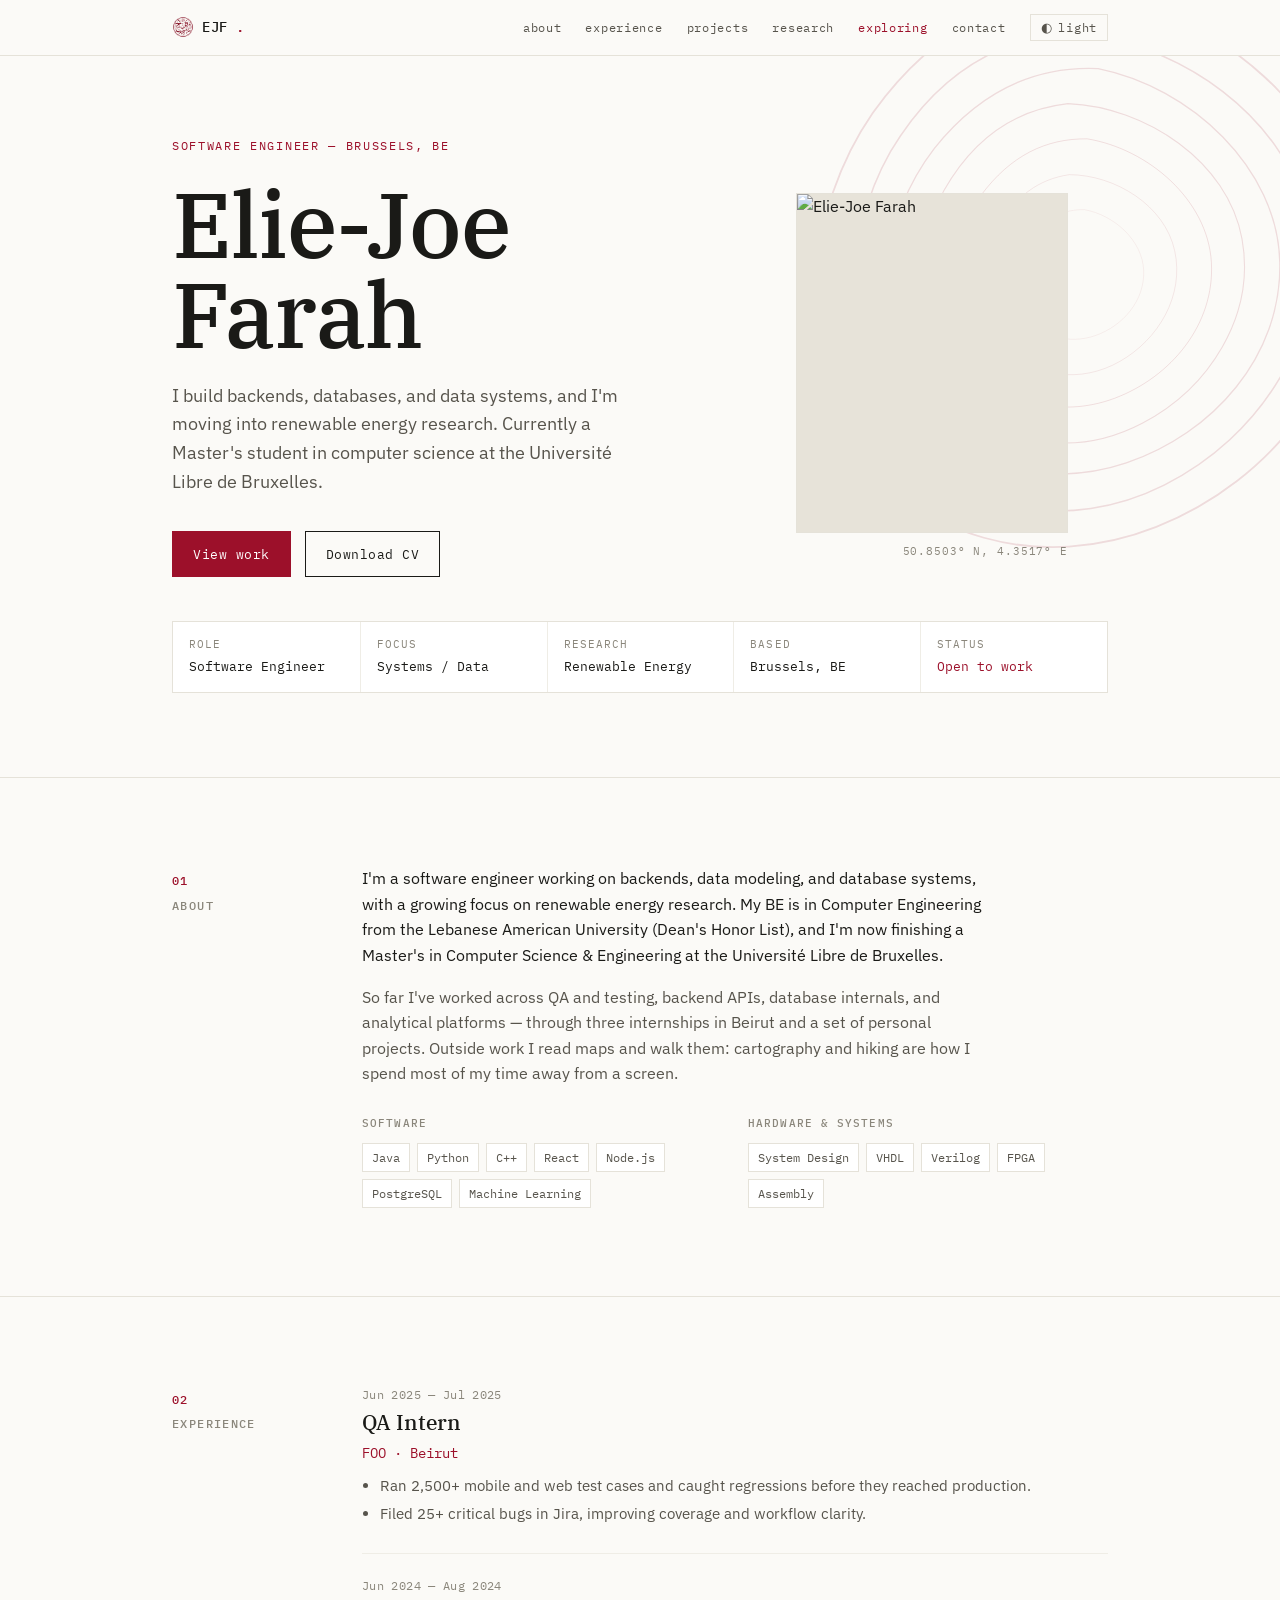
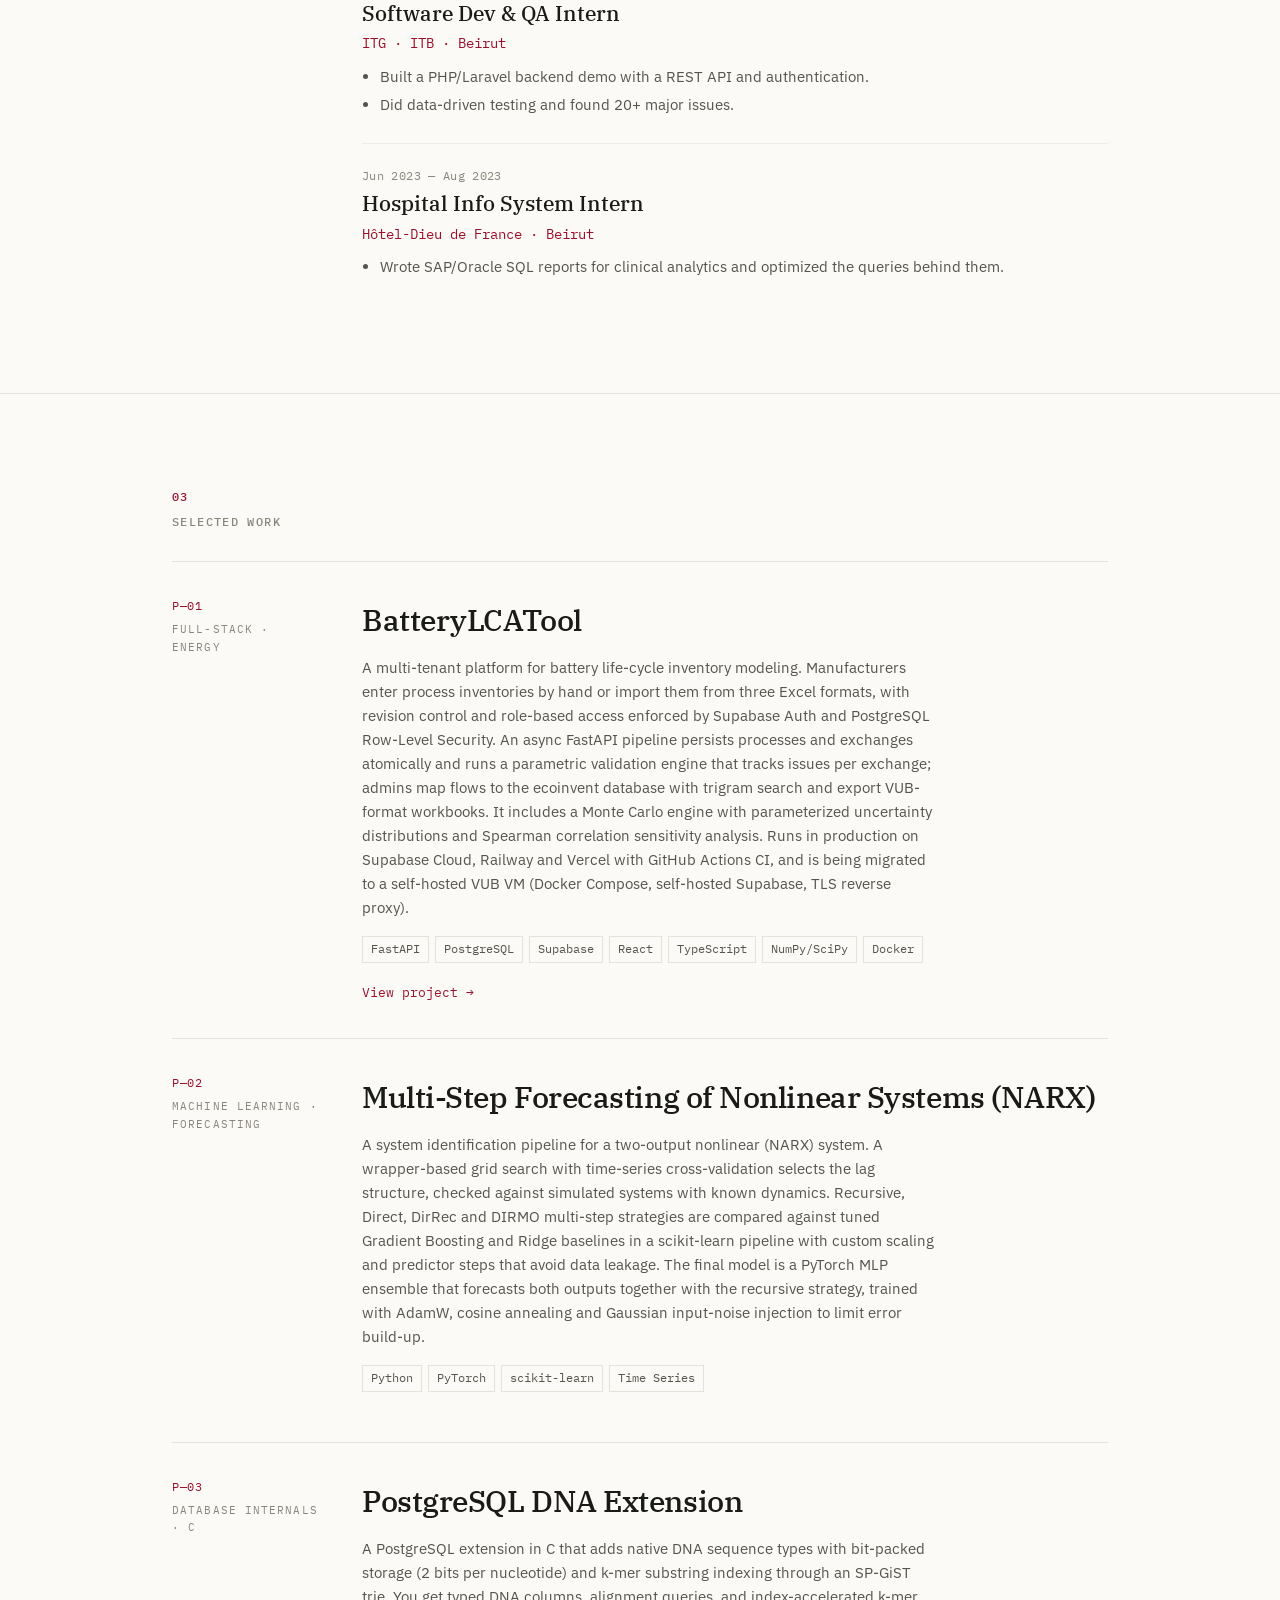
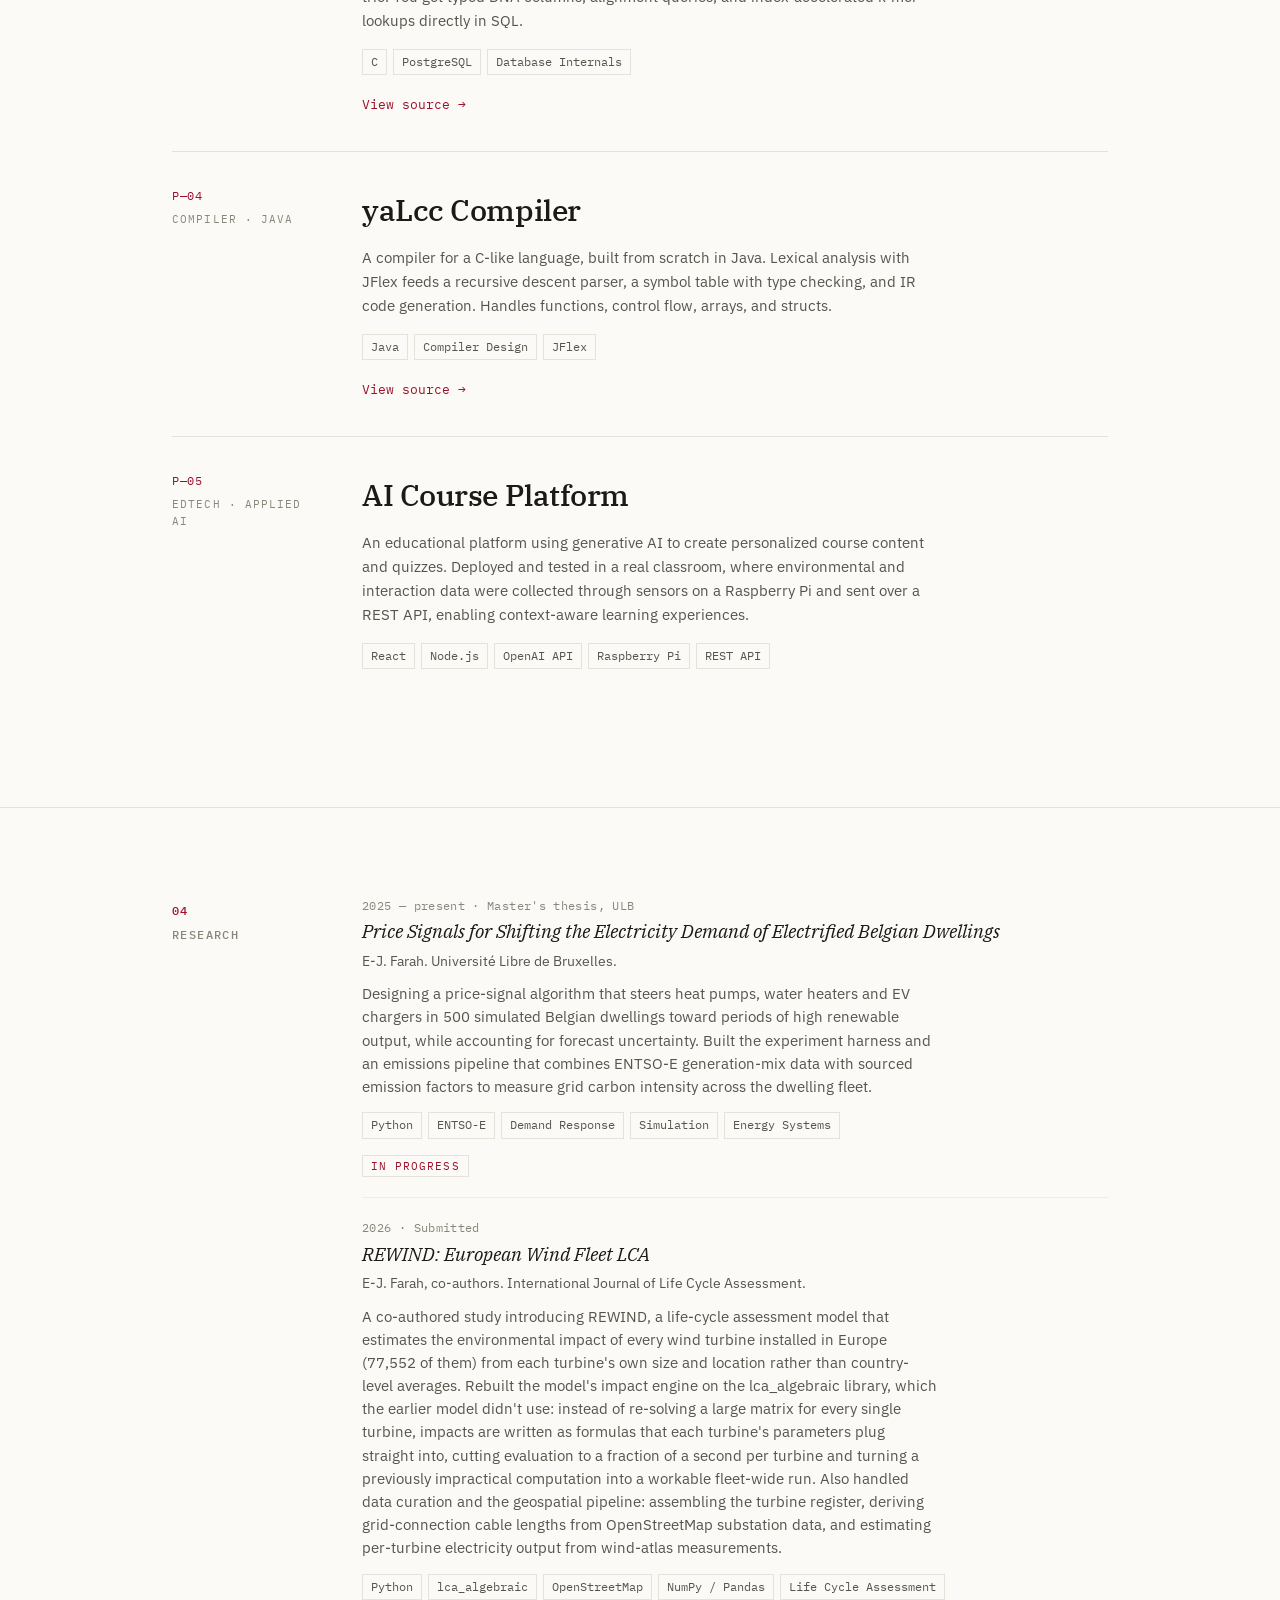
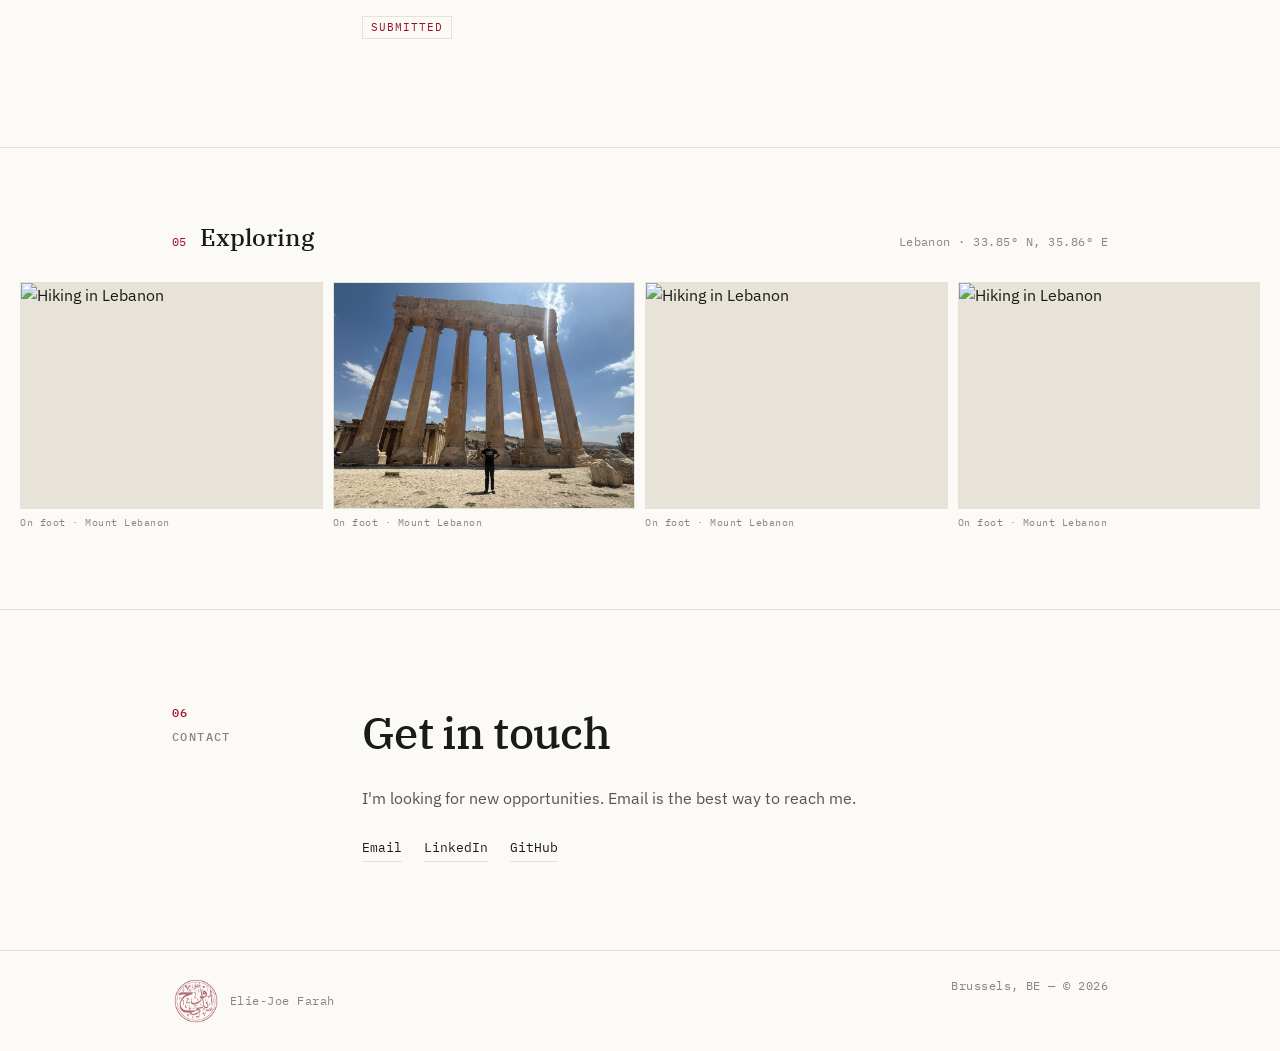
==== commit 5b3b3db5: "added projects and thesis" ====
--- a/index.html
+++ b/index.html
@@ -170,14 +170,23 @@
       <div><div class="pno">P—01</div><div class="ptype">Full-stack · Energy</div></div>
       <div>
         <h4>BatteryLCATool</h4>
-        <p>A multi-tenant platform for battery life-cycle inventory modeling. Manufacturers enter process inventories by hand or via Excel import; admins map flows to the ecoinvent database and export VUB-format workbooks. It includes a Monte Carlo engine with parameterized uncertainty distributions and Spearman correlation sensitivity analysis.</p>
-        <div class="stack"><span>FastAPI</span><span>PostgreSQL</span><span>Supabase</span><span>React</span><span>TypeScript</span><span>NumPy/SciPy</span></div>
+        <p>A multi-tenant platform for battery life-cycle inventory modeling. Manufacturers enter process inventories by hand or import them from three Excel formats, with revision control and role-based access enforced by Supabase Auth and PostgreSQL Row-Level Security. An async FastAPI pipeline persists processes and exchanges atomically and runs a parametric validation engine that tracks issues per exchange; admins map flows to the ecoinvent database with trigram search and export VUB-format workbooks. It includes a Monte Carlo engine with parameterized uncertainty distributions and Spearman correlation sensitivity analysis. Runs in production on Supabase Cloud, Railway and Vercel with GitHub Actions CI, and is being migrated to a self-hosted VUB VM (Docker Compose, self-hosted Supabase, TLS reverse proxy).</p>
+        <div class="stack"><span>FastAPI</span><span>PostgreSQL</span><span>Supabase</span><span>React</span><span>TypeScript</span><span>NumPy/SciPy</span><span>Docker</span></div>
         <a class="plink" href="battery-lca.html">View project →</a>
       </div>
     </div>
 
     <div class="proj">
-      <div><div class="pno">P—02</div><div class="ptype">Database internals · C</div></div>
+      <div><div class="pno">P—02</div><div class="ptype">Machine learning · Forecasting</div></div>
+      <div>
+        <h4>Multi-Step Forecasting of Nonlinear Systems (NARX)</h4>
+        <p>A system identification pipeline for a two-output nonlinear (NARX) system. A wrapper-based grid search with time-series cross-validation selects the lag structure, checked against simulated systems with known dynamics. Recursive, Direct, DirRec and DIRMO multi-step strategies are compared against tuned Gradient Boosting and Ridge baselines in a scikit-learn pipeline with custom scaling and predictor steps that avoid data leakage. The final model is a PyTorch MLP ensemble that forecasts both outputs together with the recursive strategy, trained with AdamW, cosine annealing and Gaussian input-noise injection to limit error build-up.</p>
+        <div class="stack"><span>Python</span><span>PyTorch</span><span>scikit-learn</span><span>Time Series</span></div>
+      </div>
+    </div>
+
+    <div class="proj">
+      <div><div class="pno">P—03</div><div class="ptype">Database internals · C</div></div>
       <div>
         <h4>PostgreSQL DNA Extension</h4>
         <p>A PostgreSQL extension in C that adds native DNA sequence types with bit-packed storage (2 bits per nucleotide) and k-mer substring indexing through an SP-GiST trie. You get typed DNA columns, alignment queries, and index-accelerated k-mer lookups directly in SQL.</p>
@@ -187,7 +196,7 @@
     </div>
 
     <div class="proj">
-      <div><div class="pno">P—03</div><div class="ptype">Compiler · Java</div></div>
+      <div><div class="pno">P—04</div><div class="ptype">Compiler · Java</div></div>
       <div>
         <h4>yaLcc Compiler</h4>
         <p>A compiler for a C-like language, built from scratch in Java. Lexical analysis with JFlex feeds a recursive descent parser, a symbol table with type checking, and IR code generation. Handles functions, control flow, arrays, and structs.</p>
@@ -197,7 +206,7 @@
     </div>
 
     <div class="proj">
-      <div><div class="pno">P—04</div><div class="ptype">EdTech · Applied AI</div></div>
+      <div><div class="pno">P—05</div><div class="ptype">EdTech · Applied AI</div></div>
       <div>
         <h4>AI Course Platform</h4>
         <p>An educational platform using generative AI to create personalized course content and quizzes. Deployed and tested in a real classroom, where environmental and interaction data were collected through sensors on a Raspberry Pi and sent over a REST API, enabling context-aware learning experiences.</p>
@@ -215,6 +224,16 @@
       <div class="eyebrow label"><span class="idx">04</span>Research</div>
       <div>
         <!-- <p class="pubintro">I'm beginning research in renewable energy systems. Publications and preprints will be listed here as they appear.</p> -->
+        <div class="pub">
+          <div class="py">2025 — present · Master's thesis, ULB</div>
+          <div class="pt">Price Signals for Shifting the Electricity Demand of Electrified Belgian Dwellings</div>
+          <div class="pm">E-J. Farah. Université Libre de Bruxelles.</div>
+          <div class="desc">Designing a price-signal algorithm that steers heat pumps, water heaters and EV chargers in 500 simulated Belgian dwellings toward periods of high renewable output, while accounting for forecast uncertainty. Built the experiment harness and an emissions pipeline that combines ENTSO-E generation-mix data with sourced emission factors to measure grid carbon intensity across the dwelling fleet.</div>
+          <div class="stack"><span>Python</span><span>ENTSO-E</span><span>Demand Response</span><span>Simulation</span><span>Energy Systems</span></div>
+          <div class="foot">
+            <span class="tag">In progress</span>
+          </div>
+        </div>
         <div class="pub">
           <div class="py">2026 · Submitted</div>
           <div class="pt">REWIND: European Wind Fleet LCA</div>
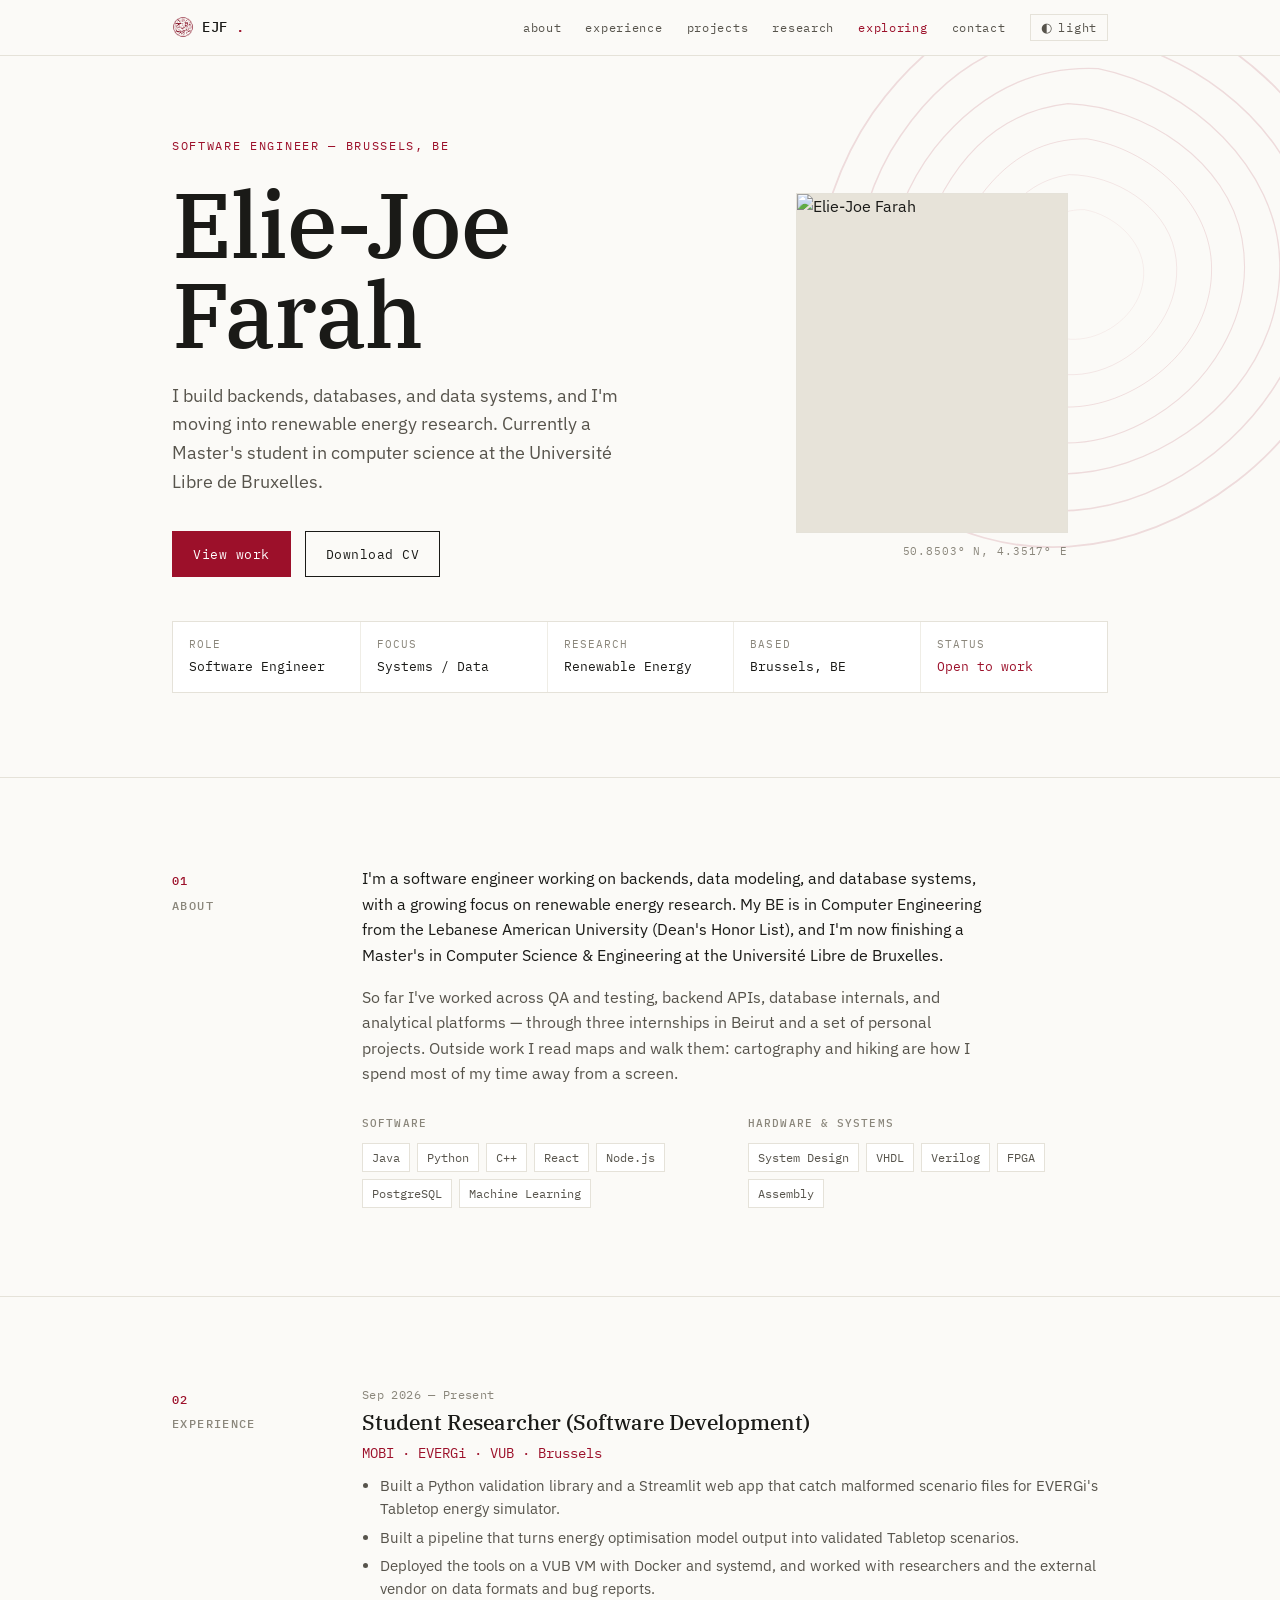
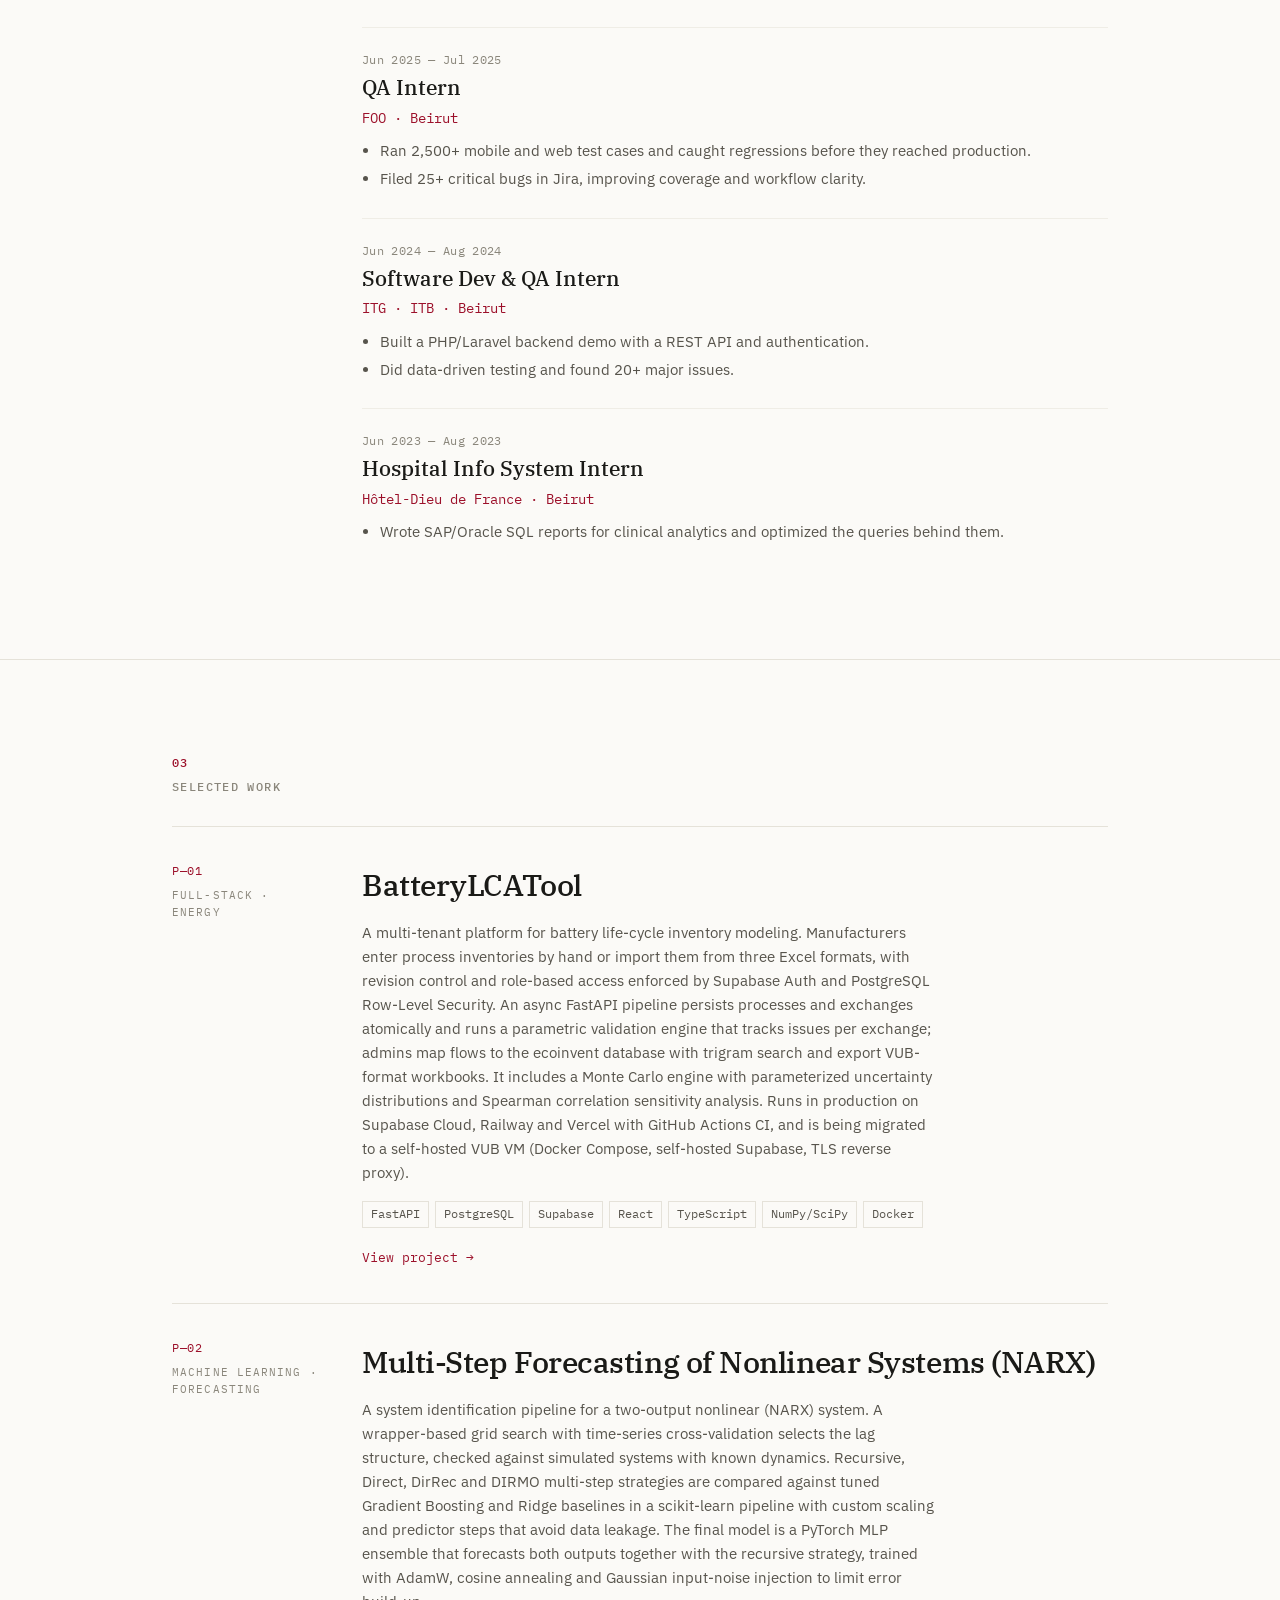
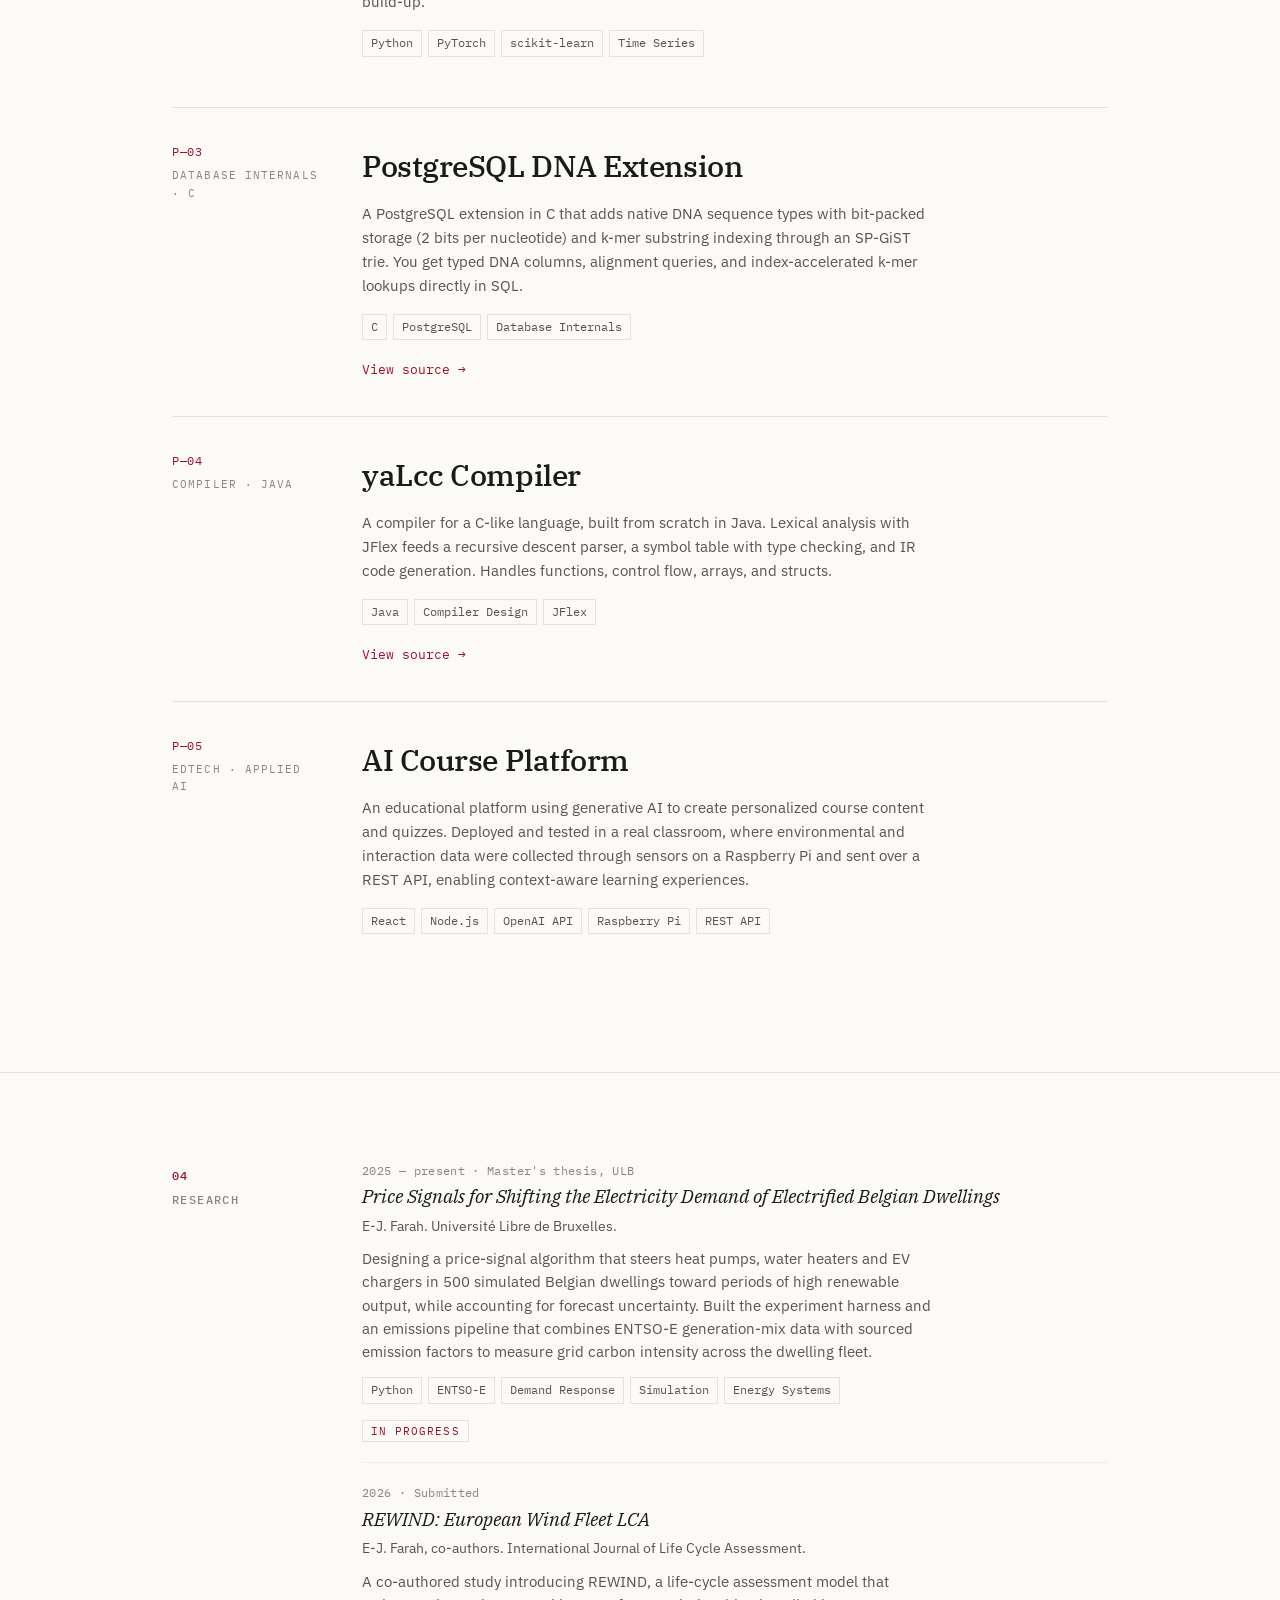
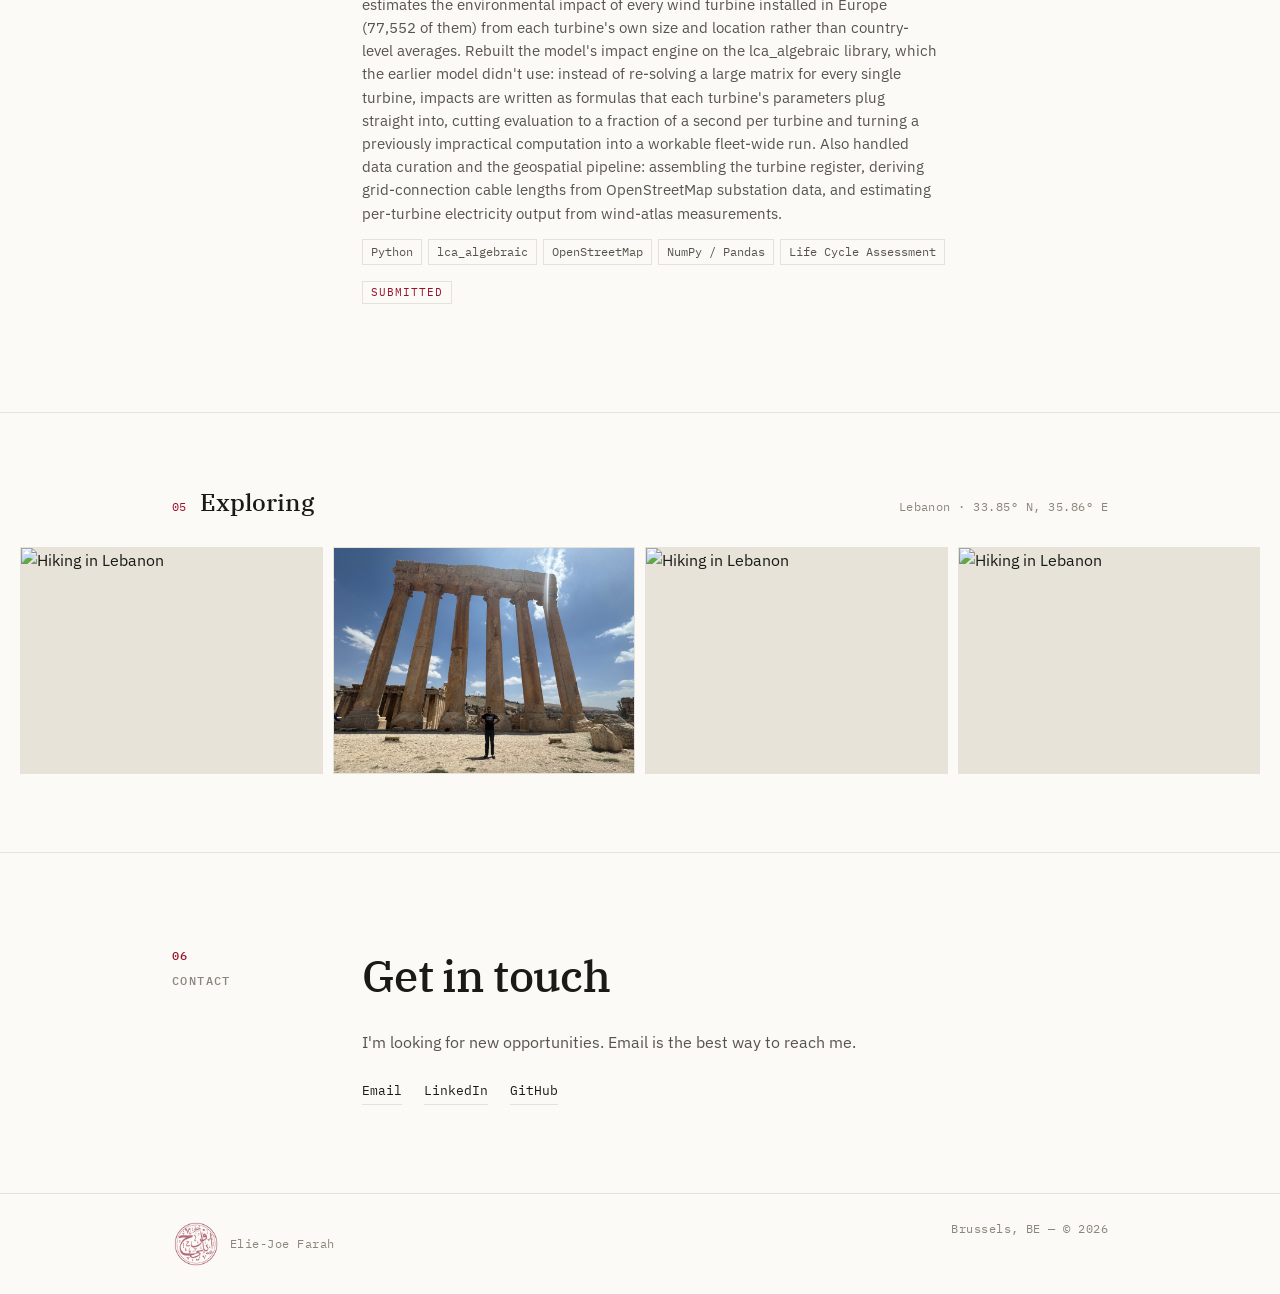
==== commit ec3d566d: "added job experience" ====
--- a/index.html
+++ b/index.html
@@ -128,6 +128,16 @@
       <div class="eyebrow label"><span class="idx">02</span>Experience</div>
       <div>
         <div class="xp">
+          <div class="when">Sep 2026 — Present</div>
+          <h4>Student Researcher (Software Development)</h4>
+          <div class="co">MOBI · EVERGi · VUB · Brussels</div>
+          <ul>
+            <li>Built a Python validation library and a Streamlit web app that catch malformed scenario files for EVERGi's Tabletop energy simulator.</li>
+            <li>Built a pipeline that turns energy optimisation model output into validated Tabletop scenarios.</li>
+            <li>Deployed the tools on a VUB VM with Docker and systemd, and worked with researchers and the external vendor on data formats and bug reports.</li>
+          </ul>
+        </div>
+        <div class="xp">
           <div class="when">Jun 2025 — Jul 2025</div>
           <h4>QA Intern</h4>
           <div class="co">FOO · Beirut</div>
--- a/styles.css
+++ b/styles.css
@@ -306,7 +306,7 @@
 .band .strip .ph { aspect-ratio: 4/3; background: var(--photo-bg); overflow: hidden; border: 1px solid var(--rule); }
 .band .strip .ph img { width: 100%; height: 100%; object-fit: contain; filter: grayscale(6%); transition: transform .5s ease; }
 .band .strip figure:hover .ph img { transform: scale(1.04); }
-.band .strip figcaption { font-family: var(--mono); font-size: 10px; color: var(--ink-3); letter-spacing: .05em; margin-top: 6px; }
+.band .strip figcaption { display: none; }
 
 /* ---------- Contact ---------- */
 .contact .big {
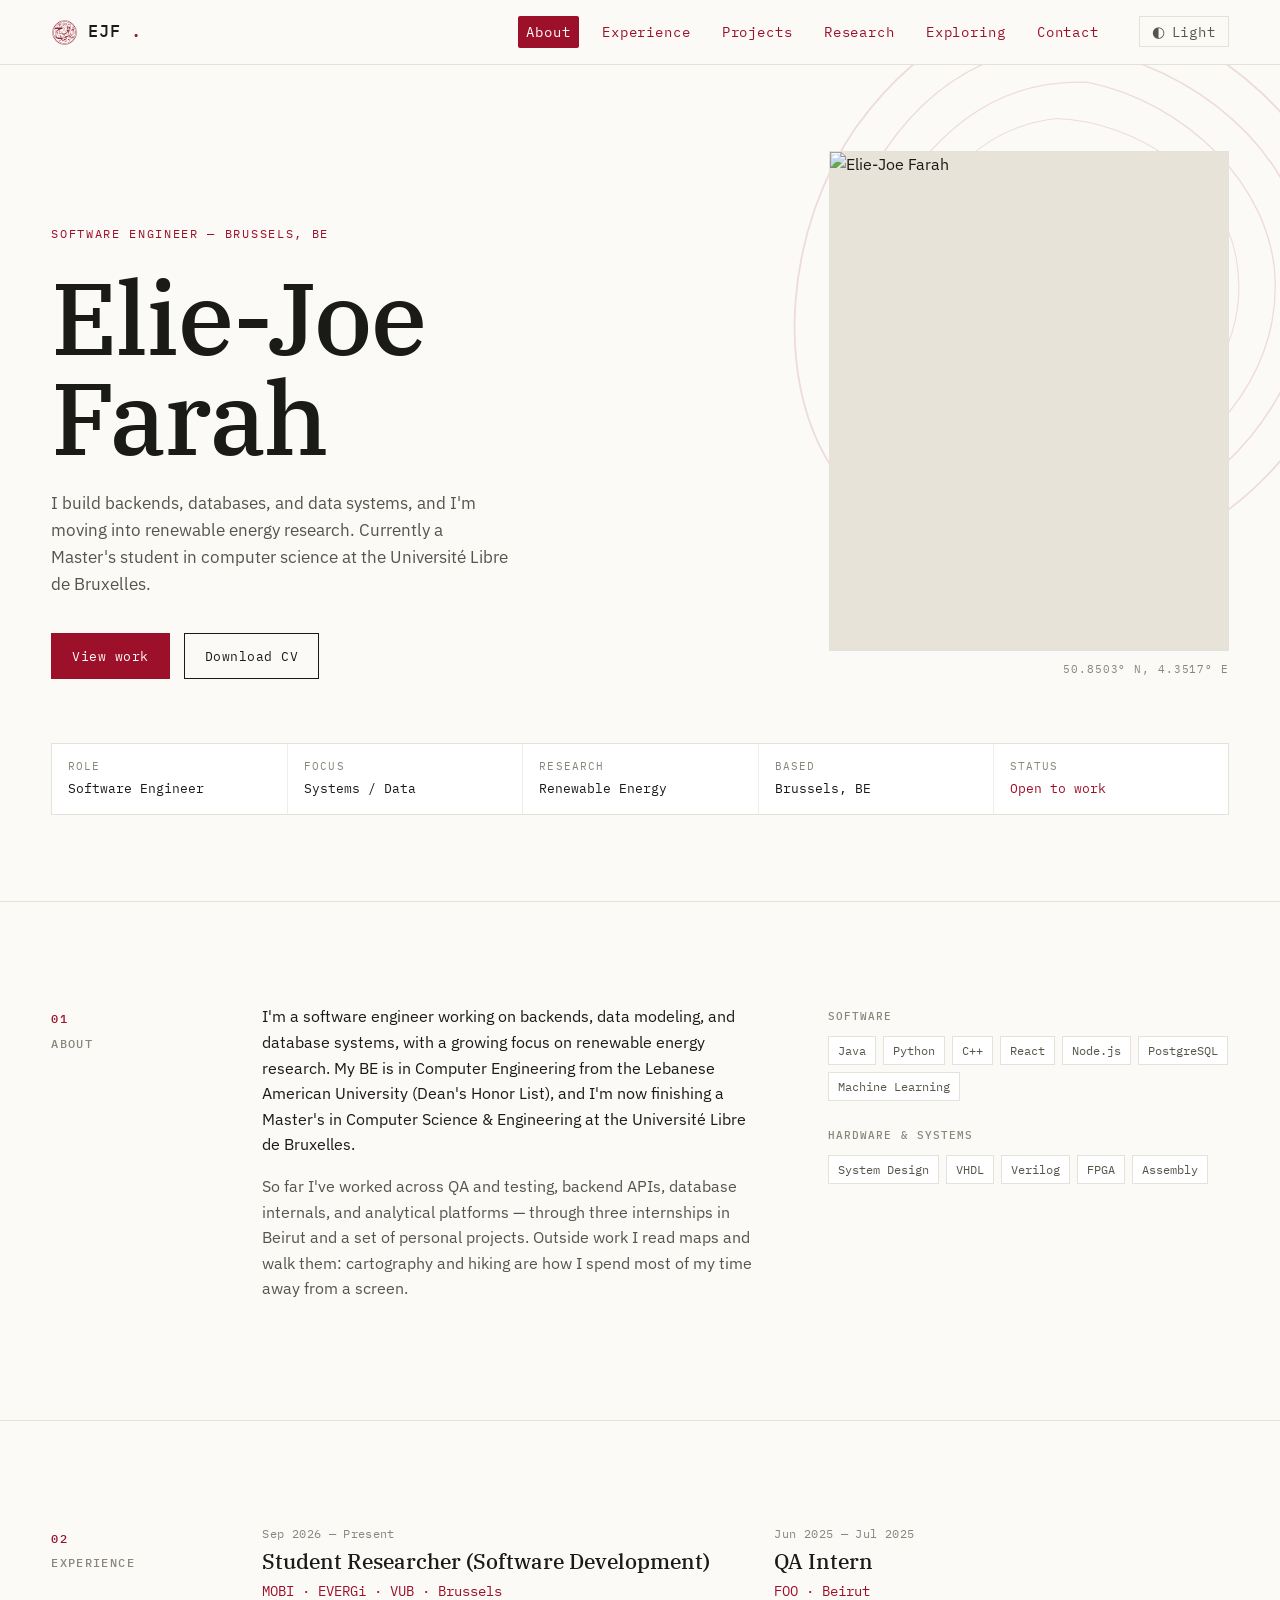
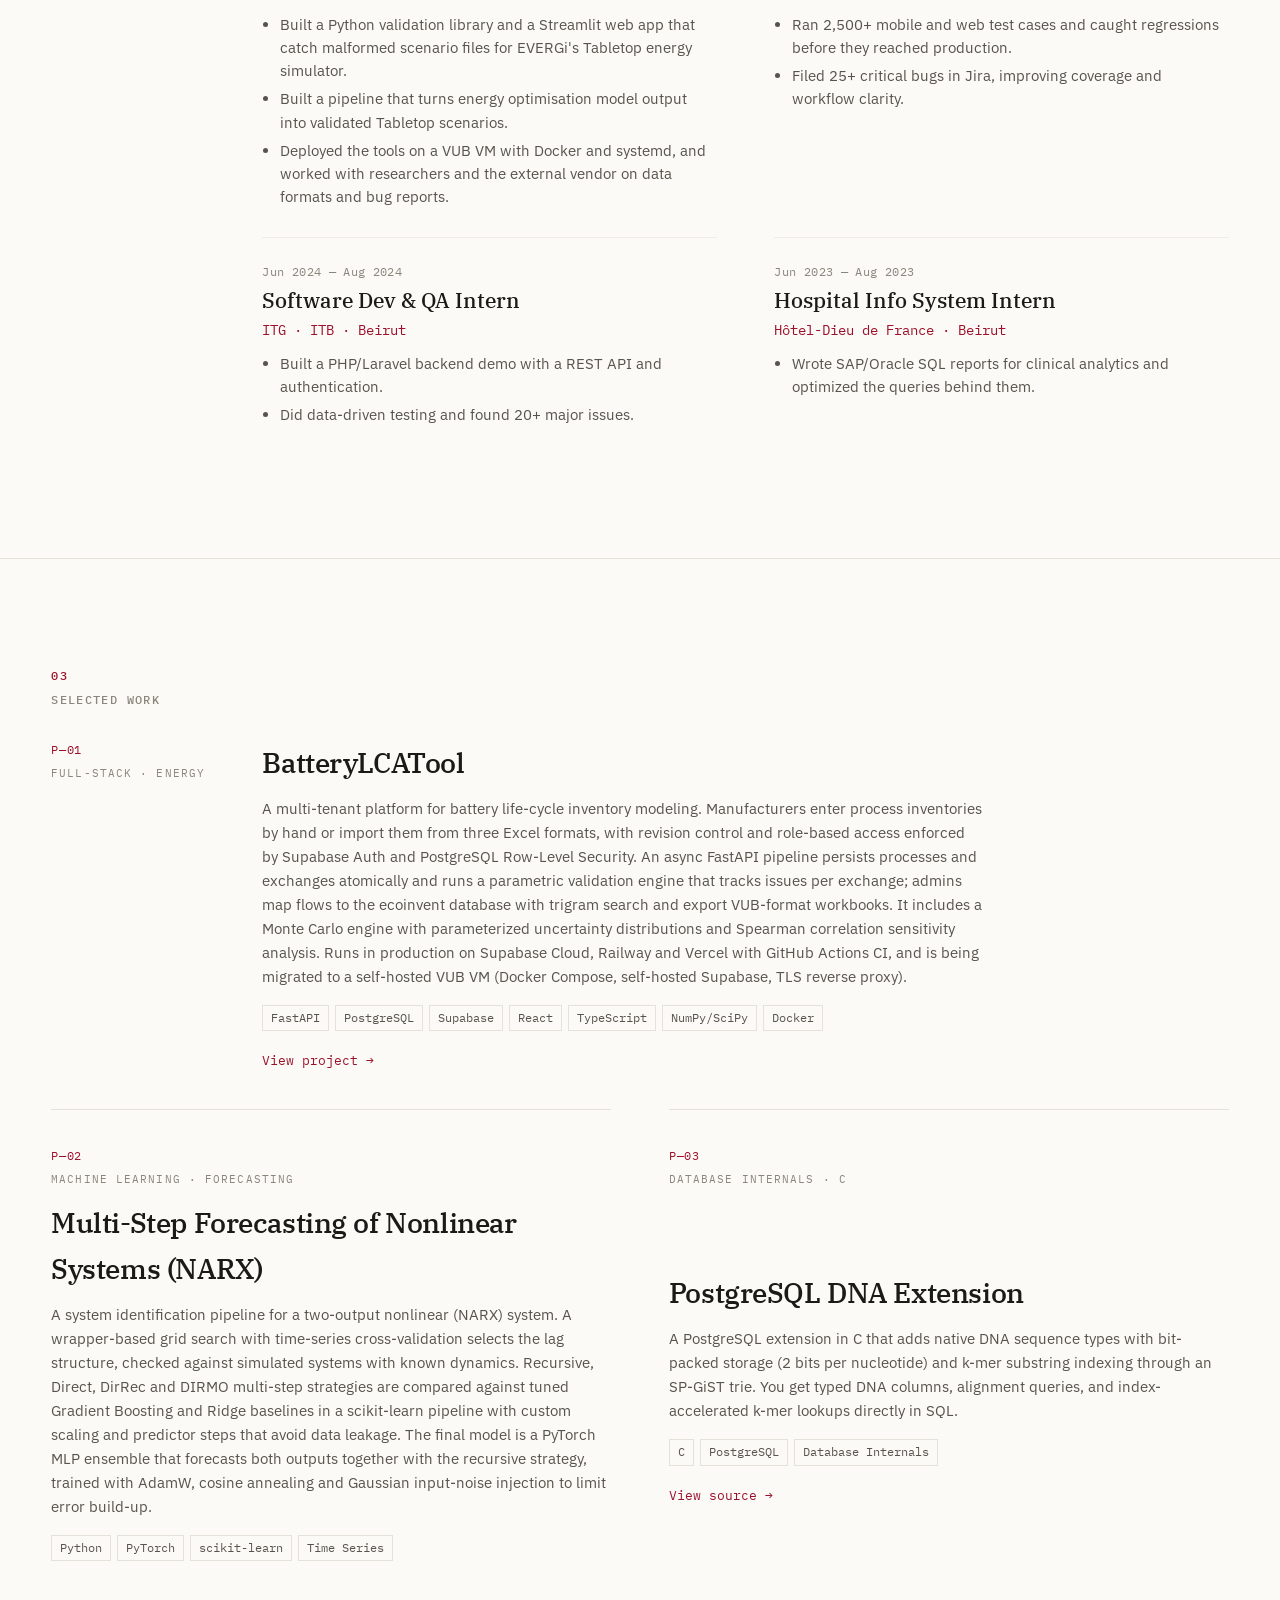
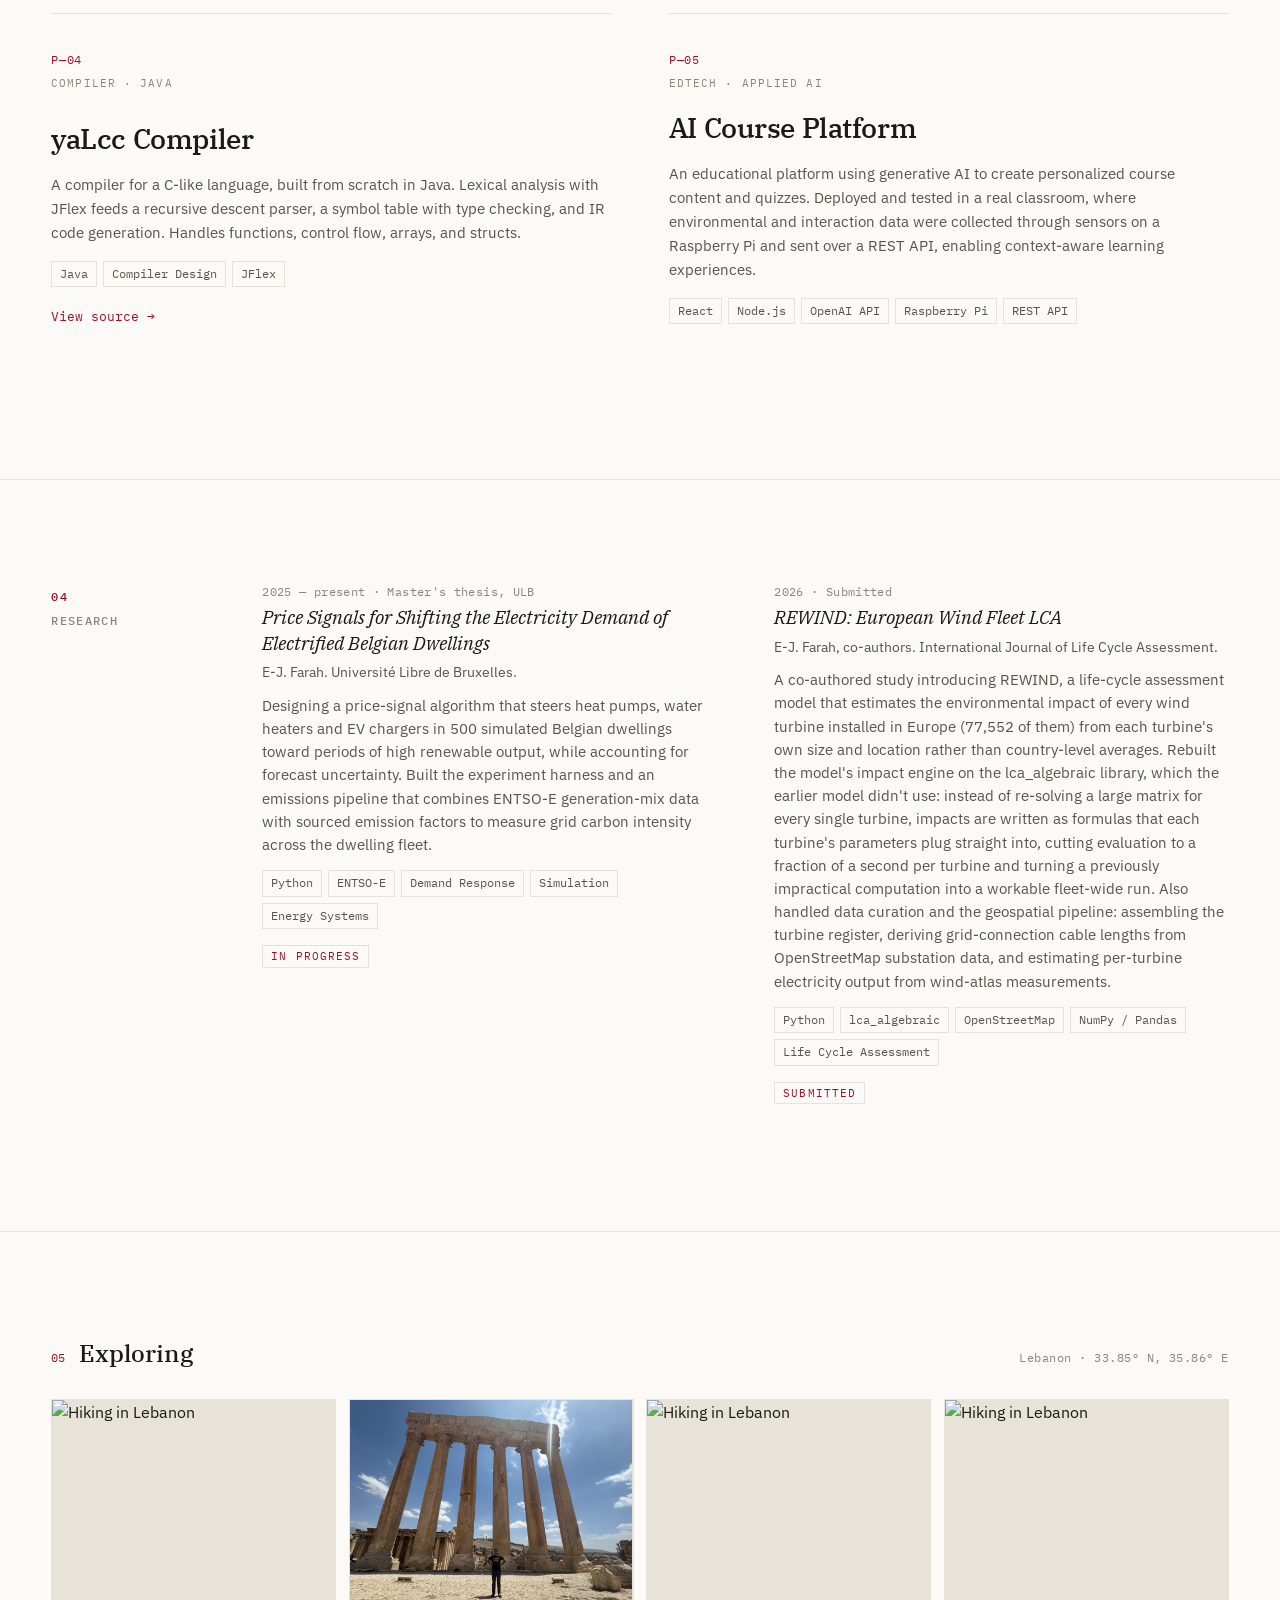
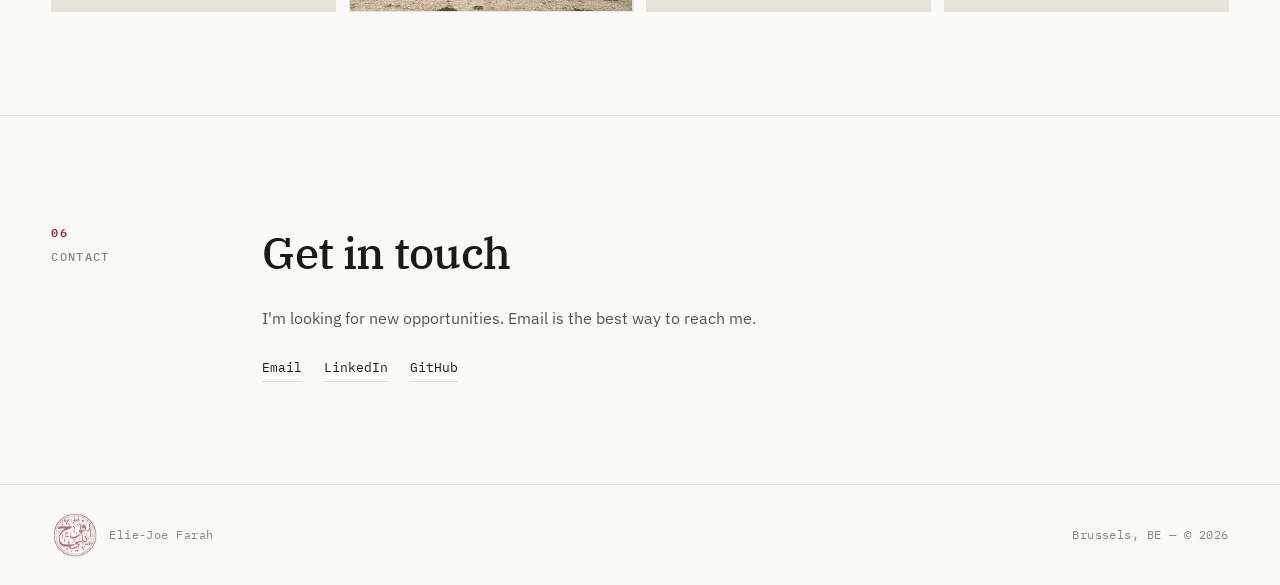
==== commit 34f3b1a7: "widening and mobile adaptivity" ====
--- a/index.html
+++ b/index.html
@@ -30,7 +30,7 @@
   <div class="site-inner">
     <span class="brand"><img class="brand-seal" src="logo/seal_crimson_deepest.png" alt="" />EJF<b>.</b></span>
     <div class="header-right">
-      <nav class="top">
+      <nav class="top" id="site-nav">
         <a href="#about">about</a>
         <a href="#experience">experience</a>
         <a href="#projects">projects</a>
@@ -40,6 +40,9 @@
       </nav>
       <button class="theme-toggle" id="theme-toggle" aria-label="Toggle color theme">
         <span class="glyph">◐</span><span class="txt">light</span>
+      </button>
+      <button class="nav-burger" id="nav-burger" aria-label="Open menu" aria-expanded="false" aria-controls="site-nav">
+        <span></span><span></span><span></span>
       </button>
     </div>
   </div>
@@ -126,7 +129,7 @@
     <h2 class="sec">Experience</h2>
     <div class="row">
       <div class="eyebrow label"><span class="idx">02</span>Experience</div>
-      <div>
+      <div class="xp-list">
         <div class="xp">
           <div class="when">Sep 2026 — Present</div>
           <h4>Student Researcher (Software Development)</h4>
@@ -176,51 +179,53 @@
       <div class="eyebrow label"><span class="idx">03</span>Selected Work</div><div></div>
     </div>
 
-    <div class="proj">
-      <div><div class="pno">P—01</div><div class="ptype">Full-stack · Energy</div></div>
-      <div>
-        <h4>BatteryLCATool</h4>
-        <p>A multi-tenant platform for battery life-cycle inventory modeling. Manufacturers enter process inventories by hand or import them from three Excel formats, with revision control and role-based access enforced by Supabase Auth and PostgreSQL Row-Level Security. An async FastAPI pipeline persists processes and exchanges atomically and runs a parametric validation engine that tracks issues per exchange; admins map flows to the ecoinvent database with trigram search and export VUB-format workbooks. It includes a Monte Carlo engine with parameterized uncertainty distributions and Spearman correlation sensitivity analysis. Runs in production on Supabase Cloud, Railway and Vercel with GitHub Actions CI, and is being migrated to a self-hosted VUB VM (Docker Compose, self-hosted Supabase, TLS reverse proxy).</p>
-        <div class="stack"><span>FastAPI</span><span>PostgreSQL</span><span>Supabase</span><span>React</span><span>TypeScript</span><span>NumPy/SciPy</span><span>Docker</span></div>
-        <a class="plink" href="battery-lca.html">View project →</a>
-      </div>
-    </div>
-
-    <div class="proj">
-      <div><div class="pno">P—02</div><div class="ptype">Machine learning · Forecasting</div></div>
-      <div>
-        <h4>Multi-Step Forecasting of Nonlinear Systems (NARX)</h4>
-        <p>A system identification pipeline for a two-output nonlinear (NARX) system. A wrapper-based grid search with time-series cross-validation selects the lag structure, checked against simulated systems with known dynamics. Recursive, Direct, DirRec and DIRMO multi-step strategies are compared against tuned Gradient Boosting and Ridge baselines in a scikit-learn pipeline with custom scaling and predictor steps that avoid data leakage. The final model is a PyTorch MLP ensemble that forecasts both outputs together with the recursive strategy, trained with AdamW, cosine annealing and Gaussian input-noise injection to limit error build-up.</p>
-        <div class="stack"><span>Python</span><span>PyTorch</span><span>scikit-learn</span><span>Time Series</span></div>
-      </div>
-    </div>
-
-    <div class="proj">
-      <div><div class="pno">P—03</div><div class="ptype">Database internals · C</div></div>
-      <div>
-        <h4>PostgreSQL DNA Extension</h4>
-        <p>A PostgreSQL extension in C that adds native DNA sequence types with bit-packed storage (2 bits per nucleotide) and k-mer substring indexing through an SP-GiST trie. You get typed DNA columns, alignment queries, and index-accelerated k-mer lookups directly in SQL.</p>
-        <div class="stack"><span>C</span><span>PostgreSQL</span><span>Database Internals</span></div>
-        <a class="plink" href="https://github.com/eliejoefarah/Dna_PostgreSQL_Extension" target="_blank" rel="noopener">View source →</a>
-      </div>
-    </div>
-
-    <div class="proj">
-      <div><div class="pno">P—04</div><div class="ptype">Compiler · Java</div></div>
-      <div>
-        <h4>yaLcc Compiler</h4>
-        <p>A compiler for a C-like language, built from scratch in Java. Lexical analysis with JFlex feeds a recursive descent parser, a symbol table with type checking, and IR code generation. Handles functions, control flow, arrays, and structs.</p>
-        <div class="stack"><span>Java</span><span>Compiler Design</span><span>JFlex</span></div>
-        <a class="plink" href="https://github.com/eliejoefarah/CompilerProjectULB" target="_blank" rel="noopener">View source →</a>
-      </div>
-    </div>
-
-    <div class="proj">
-      <div><div class="pno">P—05</div><div class="ptype">EdTech · Applied AI</div></div>
-      <div>
-        <h4>AI Course Platform</h4>
-        <p>An educational platform using generative AI to create personalized course content and quizzes. Deployed and tested in a real classroom, where environmental and interaction data were collected through sensors on a Raspberry Pi and sent over a REST API, enabling context-aware learning experiences.</p>
-        <div class="stack"><span>React</span><span>Node.js</span><span>OpenAI API</span><span>Raspberry Pi</span><span>REST API</span></div>
+    <div class="proj-list">
+      <div class="proj">
+        <div><div class="pno">P—01</div><div class="ptype">Full-stack · Energy</div></div>
+        <div>
+          <h4>BatteryLCATool</h4>
+          <p>A multi-tenant platform for battery life-cycle inventory modeling. Manufacturers enter process inventories by hand or import them from three Excel formats, with revision control and role-based access enforced by Supabase Auth and PostgreSQL Row-Level Security. An async FastAPI pipeline persists processes and exchanges atomically and runs a parametric validation engine that tracks issues per exchange; admins map flows to the ecoinvent database with trigram search and export VUB-format workbooks. It includes a Monte Carlo engine with parameterized uncertainty distributions and Spearman correlation sensitivity analysis. Runs in production on Supabase Cloud, Railway and Vercel with GitHub Actions CI, and is being migrated to a self-hosted VUB VM (Docker Compose, self-hosted Supabase, TLS reverse proxy).</p>
+          <div class="stack"><span>FastAPI</span><span>PostgreSQL</span><span>Supabase</span><span>React</span><span>TypeScript</span><span>NumPy/SciPy</span><span>Docker</span></div>
+          <a class="plink" href="battery-lca.html">View project →</a>
+        </div>
+      </div>
+
+      <div class="proj">
+        <div><div class="pno">P—02</div><div class="ptype">Machine learning · Forecasting</div></div>
+        <div>
+          <h4>Multi-Step Forecasting of Nonlinear Systems (NARX)</h4>
+          <p>A system identification pipeline for a two-output nonlinear (NARX) system. A wrapper-based grid search with time-series cross-validation selects the lag structure, checked against simulated systems with known dynamics. Recursive, Direct, DirRec and DIRMO multi-step strategies are compared against tuned Gradient Boosting and Ridge baselines in a scikit-learn pipeline with custom scaling and predictor steps that avoid data leakage. The final model is a PyTorch MLP ensemble that forecasts both outputs together with the recursive strategy, trained with AdamW, cosine annealing and Gaussian input-noise injection to limit error build-up.</p>
+          <div class="stack"><span>Python</span><span>PyTorch</span><span>scikit-learn</span><span>Time Series</span></div>
+        </div>
+      </div>
+
+      <div class="proj">
+        <div><div class="pno">P—03</div><div class="ptype">Database internals · C</div></div>
+        <div>
+          <h4>PostgreSQL DNA Extension</h4>
+          <p>A PostgreSQL extension in C that adds native DNA sequence types with bit-packed storage (2 bits per nucleotide) and k-mer substring indexing through an SP-GiST trie. You get typed DNA columns, alignment queries, and index-accelerated k-mer lookups directly in SQL.</p>
+          <div class="stack"><span>C</span><span>PostgreSQL</span><span>Database Internals</span></div>
+          <a class="plink" href="https://github.com/eliejoefarah/Dna_PostgreSQL_Extension" target="_blank" rel="noopener">View source →</a>
+        </div>
+      </div>
+
+      <div class="proj">
+        <div><div class="pno">P—04</div><div class="ptype">Compiler · Java</div></div>
+        <div>
+          <h4>yaLcc Compiler</h4>
+          <p>A compiler for a C-like language, built from scratch in Java. Lexical analysis with JFlex feeds a recursive descent parser, a symbol table with type checking, and IR code generation. Handles functions, control flow, arrays, and structs.</p>
+          <div class="stack"><span>Java</span><span>Compiler Design</span><span>JFlex</span></div>
+          <a class="plink" href="https://github.com/eliejoefarah/CompilerProjectULB" target="_blank" rel="noopener">View source →</a>
+        </div>
+      </div>
+
+      <div class="proj">
+        <div><div class="pno">P—05</div><div class="ptype">EdTech · Applied AI</div></div>
+        <div>
+          <h4>AI Course Platform</h4>
+          <p>An educational platform using generative AI to create personalized course content and quizzes. Deployed and tested in a real classroom, where environmental and interaction data were collected through sensors on a Raspberry Pi and sent over a REST API, enabling context-aware learning experiences.</p>
+          <div class="stack"><span>React</span><span>Node.js</span><span>OpenAI API</span><span>Raspberry Pi</span><span>REST API</span></div>
+        </div>
       </div>
     </div>
   </div>
@@ -232,7 +237,7 @@
     <h2 class="sec">Research</h2>
     <div class="row">
       <div class="eyebrow label"><span class="idx">04</span>Research</div>
-      <div>
+      <div class="pub-list">
         <!-- <p class="pubintro">I'm beginning research in renewable energy systems. Publications and preprints will be listed here as they appear.</p> -->
         <div class="pub">
           <div class="py">2025 — present · Master's thesis, ULB</div>
--- a/styles.css
+++ b/styles.css
@@ -21,9 +21,12 @@
   --serif: "IBM Plex Serif", Georgia, serif;
   --sans: "IBM Plex Sans", system-ui, -apple-system, sans-serif;
   --mono: "IBM Plex Mono", ui-monospace, "SF Mono", Menlo, monospace;
-  --gutter: 150px;
-  --maxw: 1000px;
-  --header-h: 52px;
+  --gutter: clamp(120px, 13vw, 190px);
+  /* Content grows with the screen up to a wide cap, rather than a fixed narrow column. */
+  --maxw: 1320px;
+  --pad: clamp(16px, 4vw, 56px);
+  --section-y: clamp(56px, 8vw, 112px);
+  --header-h: 64px;
 }
 
 :root[data-theme="dark"] {
@@ -81,7 +84,7 @@
 ::-webkit-scrollbar-thumb { background: var(--accent); border: 2px solid var(--paper); }
 ::-webkit-scrollbar-thumb:hover { background: var(--accent-hover); }
 
-.wrap { max-width: var(--maxw); margin: 0 auto; padding: 0 32px; }
+.wrap { max-width: var(--maxw); margin: 0 auto; padding: 0 var(--pad); }
 
 .label {
   font-family: var(--mono);
@@ -97,15 +100,21 @@
   position: sticky;
   top: 0;
   z-index: 10;
+  border-bottom: 1px solid var(--rule);
+}
+/* The blur lives on a pseudo-element: backdrop-filter on the header itself would make it
+   the containing block for the fixed mobile drawer and trap the drawer inside the bar. */
+header.site::before {
+  content: ""; position: absolute; inset: 0; z-index: -1;
   background: color-mix(in srgb, var(--paper) 88%, transparent);
   backdrop-filter: saturate(120%) blur(6px);
   -webkit-backdrop-filter: saturate(120%) blur(6px);
-  border-bottom: 1px solid var(--rule);
 }
 .site-inner {
   max-width: var(--maxw);
   margin: 0 auto;
-  padding: 14px 32px;
+  min-height: var(--header-h);
+  padding: 0 var(--pad);
   display: flex;
   align-items: center;
   justify-content: space-between;
@@ -116,35 +125,76 @@
   font-weight: 500;
   letter-spacing: .05em;
   color: var(--ink);
-  font-size: 14px;
+  font-size: 17px;
   display: inline-flex;
   align-items: center;
-  gap: 8px;
+  gap: 10px;
 }
 .brand b { color: var(--accent); font-weight: 500; }
-.brand-seal { width: 22px; height: 22px; object-fit: contain; }
-.header-right { display: flex; align-items: center; gap: 24px; }
-nav.top { display: flex; gap: 24px; }
+.brand-seal { width: 27px; height: 27px; object-fit: contain; }
+.header-right { display: flex; align-items: center; gap: clamp(16px, 2.5vw, 36px); }
+nav.top { display: flex; gap: clamp(4px, 1.2vw, 18px); }
 nav.top a {
   font-family: var(--mono);
-  font-size: 12px;
+  font-size: 14px;
   letter-spacing: .06em;
-  color: var(--ink-2);
-  text-transform: lowercase;
-}
-nav.top a:hover,
-nav.top a.active { color: var(--accent); }
-@media (max-width: 860px) { nav.top { gap: 16px; } .header-right { gap: 16px; } }
-@media (max-width: 680px) { nav.top { display: none; } }
+  color: var(--accent);
+  text-transform: capitalize;
+  /* Every link carries the box padding so the active highlight doesn't shift the layout. */
+  padding: 5px 8px;
+  border-radius: 2px;
+  transition: background-color .15s, color .15s;
+}
+nav.top a:hover { color: var(--accent-hover); }
+nav.top a.active,
+nav.top a.active:hover { background: var(--accent); color: var(--on-accent); }
+
+/* Burger: hidden on wide screens, slides the nav out as a side drawer below 980px. */
+.nav-burger {
+  display: none; position: relative; z-index: 2;
+  width: 40px; height: 40px; padding: 0;
+  background: transparent; border: 1px solid var(--rule); cursor: pointer;
+  flex-direction: column; align-items: center; justify-content: center; gap: 5px;
+}
+.nav-burger span { display: block; width: 18px; height: 1.5px; background: var(--accent); transition: transform .25s ease, opacity .2s ease; }
+.nav-burger:hover { border-color: var(--ink-3); }
+.nav-open .nav-burger span:nth-child(1) { transform: translateY(6.5px) rotate(45deg); }
+.nav-open .nav-burger span:nth-child(2) { opacity: 0; }
+.nav-open .nav-burger span:nth-child(3) { transform: translateY(-6.5px) rotate(-45deg); }
+.nav-scrim { display: none; }
+
+@media (max-width: 979px) {
+  .nav-burger { display: inline-flex; }
+  .theme-toggle { position: relative; z-index: 2; }
+  nav.top {
+    position: fixed; top: 0; right: 0; z-index: 1;
+    width: min(320px, 84vw); height: 100vh; height: 100dvh;
+    flex-direction: column; gap: 4px;
+    padding: calc(var(--header-h) + 20px) 20px 28px;
+    background: var(--paper); border-left: 1px solid var(--rule);
+    box-shadow: -18px 0 40px rgba(0, 0, 0, .08);
+    transform: translateX(100%); visibility: hidden;
+    transition: transform .3s cubic-bezier(.2,.7,.2,1), visibility 0s linear .3s;
+    overflow-y: auto;
+  }
+  nav.top a { font-size: 18px; padding: 12px 14px; }
+  .nav-open nav.top { transform: none; visibility: visible; transition: transform .3s cubic-bezier(.2,.7,.2,1); }
+  .nav-scrim {
+    display: block; position: fixed; inset: 0; z-index: 0;
+    background: rgba(0, 0, 0, .35); opacity: 0; pointer-events: none; transition: opacity .3s ease;
+  }
+  .nav-open .nav-scrim { opacity: 1; pointer-events: auto; }
+}
+@media (max-width: 420px) { .theme-toggle .txt { display: none; } }
 
 .theme-toggle {
   font-family: var(--mono);
-  font-size: 12px;
+  font-size: 14px;
   letter-spacing: .06em;
   color: var(--ink-2);
   background: transparent;
   border: 1px solid var(--rule);
-  padding: 6px 10px;
+  padding: 7px 12px;
   cursor: pointer;
   display: inline-flex;
   align-items: center;
@@ -152,11 +202,12 @@
   line-height: 1;
 }
 .theme-toggle:hover { color: var(--ink); border-color: var(--ink-3); }
-.theme-toggle .glyph { font-size: 13px; }
+.theme-toggle .glyph { font-size: 15px; }
+.theme-toggle .txt { text-transform: capitalize; }
 
 /* ---------- Sections / grid ---------- */
-section { padding: 88px 0; border-top: 1px solid var(--rule); }
-.row { display: grid; grid-template-columns: var(--gutter) 1fr; gap: 40px; }
+section { padding: var(--section-y) 0; border-top: 1px solid var(--rule); }
+.row { display: grid; grid-template-columns: var(--gutter) minmax(0, 1fr); gap: clamp(24px, 3.5vw, 56px); }
 .eyebrow { padding-top: 6px; }
 .eyebrow .idx { display: block; color: var(--accent); margin-bottom: 6px; }
 @media (max-width: 720px) { .row { grid-template-columns: 1fr; gap: 16px; } }
@@ -167,17 +218,24 @@
 }
 
 /* ---------- Hero ---------- */
-.hero { border-top: none; padding: 80px 0 84px; position: relative; overflow: hidden; }
+.hero { border-top: none; padding: clamp(48px, 7vw, 96px) 0; position: relative; overflow: hidden; }
+@media (min-width: 821px) {
+  .hero { min-height: calc(100vh - var(--header-h)); min-height: calc(100svh - var(--header-h)); display: flex; align-items: center; padding: clamp(32px, 4vw, 64px) 0; }
+  .hero .wrap { width: 100%; }
+  /* Size the portrait off the screen height too, so the hero and spec bar fit on short laptop screens. */
+  .hero .portrait { max-width: min(460px, calc((100svh - 400px) * .8)); min-width: 260px; }
+}
 .hero .wrap { position: relative; z-index: 1; }
 .contours {
   position: absolute; top: -140px; right: -160px;
-  width: 720px; height: 720px; z-index: 0; pointer-events: none;
+  width: clamp(560px, 58vw, 980px); height: clamp(560px, 58vw, 980px); z-index: 0; pointer-events: none;
 }
 .contours path { fill: none; stroke: var(--accent); stroke-width: 1; opacity: var(--contour-opacity); }
 @media (max-width: 820px) { .contours { opacity: .6; right: -260px; top: -200px; } }
 
-.hero-grid { display: grid; grid-template-columns: 1.35fr .9fr; gap: 56px; align-items: end; }
-@media (max-width: 820px) { .hero-grid { grid-template-columns: 1fr; gap: 36px; } }
+.hero-grid { display: grid; grid-template-columns: minmax(0, 1.35fr) minmax(0, .9fr); gap: clamp(32px, 5vw, 88px); align-items: end; }
+.portrait { justify-self: end; width: 100%; max-width: 460px; margin: 0; }
+@media (max-width: 820px) { .hero-grid { grid-template-columns: 1fr; gap: 36px; } .portrait { justify-self: start; max-width: 420px; } }
 
 .hero .lead {
   font-family: var(--mono); font-size: 12px; letter-spacing: .14em;
@@ -185,10 +243,10 @@
 }
 .hero h1 {
   font-family: var(--serif); font-weight: 500;
-  font-size: clamp(50px, 8.5vw, 92px); line-height: .98;
+  font-size: clamp(48px, 8vw, 128px); line-height: .98;
   letter-spacing: -.015em; margin: 0 0 22px;
 }
-.hero .desc { font-size: 18px; color: var(--ink-2); max-width: 44ch; margin: 0 0 34px; line-height: 1.6; }
+.hero .desc { font-size: clamp(17px, 1.3vw, 20px); color: var(--ink-2); max-width: 46ch; margin: 0 0 34px; line-height: 1.6; }
 
 .actions { display: flex; gap: 14px; flex-wrap: wrap; }
 .btn {
@@ -213,9 +271,14 @@
 
 .spec {
   border: 1px solid var(--rule); background: var(--surface);
-  margin: 44px 0 0; display: grid; grid-template-columns: repeat(5, 1fr);
-}
-@media (max-width: 720px) { .spec { grid-template-columns: 1fr 1fr; } }
+  margin: clamp(36px, 5vw, 64px) 0 0; display: grid; grid-template-columns: repeat(5, 1fr);
+}
+@media (max-width: 720px) {
+  .spec { grid-template-columns: 1fr 1fr; }
+  .spec .cell { border-left: none; border-top: 1px solid var(--rule-2); }
+  .spec .cell:nth-child(even) { border-left: 1px solid var(--rule-2); }
+  .spec .cell:nth-child(-n+2) { border-top: none; }
+}
 .spec .cell { padding: 14px 16px; border-left: 1px solid var(--rule-2); }
 .spec .cell:first-child { border-left: none; }
 .spec dt {
@@ -254,7 +317,7 @@
 /* ---------- Projects ---------- */
 .proj {
   border-top: 1px solid var(--rule); padding: 34px 0;
-  display: grid; grid-template-columns: var(--gutter) 1fr; gap: 40px;
+  display: grid; grid-template-columns: var(--gutter) minmax(0, 1fr); gap: clamp(24px, 3.5vw, 56px);
 }
 .proj:first-of-type { border-top: none; padding-top: 0; }
 @media (max-width: 720px) { .proj { grid-template-columns: 1fr; gap: 14px; } }
@@ -263,7 +326,7 @@
   font-family: var(--mono); font-size: 11px; color: var(--ink-3);
   letter-spacing: .1em; text-transform: uppercase; margin-top: 6px;
 }
-.proj h4 { font-family: var(--serif); font-weight: 500; font-size: 30px; margin: 0 0 12px; letter-spacing: -.015em; }
+.proj h4 { font-family: var(--serif); font-weight: 500; font-size: clamp(24px, 2.2vw, 32px); margin: 0 0 12px; letter-spacing: -.015em; }
 .proj p { margin: 0 0 16px; color: var(--ink-2); max-width: 64ch; font-size: 15px; }
 .stack { display: flex; flex-wrap: wrap; gap: 6px; margin-bottom: 16px; }
 .stack span { font-family: var(--mono); font-size: 11.5px; color: var(--ink-2); border: 1px solid var(--rule); padding: 3px 8px; }
@@ -290,15 +353,15 @@
 .pub .plink:hover { border-color: var(--accent); }
 
 /* ---------- Exploring photo band ---------- */
-.band { border-top: 1px solid var(--rule); padding: 70px 0 78px; }
+.band { border-top: 1px solid var(--rule); padding: var(--section-y) 0; }
 .band .head {
-  max-width: var(--maxw); margin: 0 auto 26px; padding: 0 32px;
+  max-width: var(--maxw); margin: 0 auto 26px; padding: 0 var(--pad);
   display: flex; align-items: baseline; gap: 14px; flex-wrap: wrap;
 }
 .band .head .idx { font-family: var(--mono); font-size: 12px; color: var(--accent); }
 .band .head .t { font-family: var(--serif); font-size: 24px; font-weight: 500; }
 .band .head .coord { font-family: var(--mono); font-size: 12px; color: var(--ink-3); letter-spacing: .04em; margin-left: auto; }
-.band .strip { display: grid; grid-template-columns: repeat(4, 1fr); gap: 10px; padding: 0 20px; }
+.band .strip { display: grid; grid-template-columns: repeat(4, 1fr); gap: clamp(8px, 1vw, 16px); padding: 0 var(--pad); }
 @media (max-width: 720px) { .band .strip { grid-template-columns: 1fr 1fr; } }
 .band .strip figure { margin: 0; }
 /* 4:3 matches the actual trip photos (all native 4:3 landscape) — object-fit:contain
@@ -321,8 +384,8 @@
 /* ---------- Footer ---------- */
 footer.site { border-top: 1px solid var(--rule); padding: 26px 0; }
 footer .fin {
-  max-width: var(--maxw); margin: 0 auto; padding: 0 32px;
-  display: flex; justify-content: space-between; flex-wrap: wrap; gap: 10px;
+  max-width: var(--maxw); margin: 0 auto; padding: 0 var(--pad);
+  display: flex; justify-content: space-between; align-items: center; flex-wrap: wrap; gap: 10px;
 }
 footer .fin span { font-family: var(--mono); font-size: 11.5px; color: var(--ink-3); letter-spacing: .04em; }
 .fin-sig { display: inline-flex; align-items: center; gap: 10px; }
@@ -330,7 +393,7 @@
 .fin-sig:hover .seal { opacity: 1; }
 
 /* ---------- Project detail pages ---------- */
-.proj-page { max-width: var(--maxw); margin: 0 auto; padding: 48px 32px 0; }
+.proj-page { max-width: var(--maxw); margin: 0 auto; padding: 48px var(--pad) 0; }
 .proj-back {
   font-family: var(--mono); font-size: 12px; color: var(--ink-2);
   display: inline-block; margin-bottom: 40px;
@@ -349,7 +412,7 @@
 .proj-hero .pitch { font-size: 17px; color: var(--ink-2); max-width: 62ch; margin: 0 0 24px; line-height: 1.6; }
 .proj-hero .stack { margin-bottom: 0; }
 
-.shot { border: 1px solid var(--rule); background: var(--photo-bg); margin-top: 28px; overflow: hidden; }
+.shot { border: 1px solid var(--rule); background: var(--photo-bg); margin: 28px 0 0; overflow: hidden; }
 .shot img { width: 100%; display: block; }
 .shot-cap { font-family: var(--mono); font-size: 11.5px; color: var(--ink-3); margin-top: 8px; }
 
@@ -389,6 +452,26 @@
 
 .pd-links { border-top: 1px solid var(--rule); padding: 48px 0 88px; display: flex; gap: 14px; flex-wrap: wrap; }
 
+/* ---------- Wide screens ---------- */
+@media (min-width: 1100px) {
+  /* About: text on the left, skills on the right. */
+  .prose { display: grid; grid-template-columns: minmax(0, 1.25fr) minmax(0, 1fr); grid-template-rows: auto 1fr; column-gap: clamp(40px, 5vw, 80px); }
+  .prose > p { grid-column: 1; }
+  .prose .skillset { grid-column: 2; grid-row: 1 / span 2; margin-top: 4px; grid-template-columns: 1fr; align-content: start; }
+
+  /* Experience and research: two-up grids. */
+  .xp-list, .pub-list { display: grid; grid-template-columns: repeat(2, minmax(0, 1fr)); column-gap: clamp(40px, 4.5vw, 72px); }
+  .xp-list .xp, .pub-list .pub { border-top: 1px solid var(--rule-2); padding: 24px 0; }
+  .xp-list .xp:nth-child(-n+2), .pub-list .pub:nth-child(-n+2) { border-top: none; padding-top: 0; }
+
+  /* Projects: the lead project spans the row, the rest sit in two columns. */
+  .proj-list { display: grid; grid-template-columns: repeat(2, minmax(0, 1fr)); column-gap: clamp(40px, 4.5vw, 72px); }
+  .proj-list .proj { grid-template-columns: 1fr; gap: 12px; padding: 36px 0; }
+  .proj-list .proj:first-child { grid-column: 1 / -1; grid-template-columns: var(--gutter) minmax(0, 1fr); gap: clamp(24px, 3.5vw, 56px); padding-top: 0; }
+  .proj-list .proj:nth-child(2), .proj-list .proj:nth-child(3) { border-top: 1px solid var(--rule); }
+  .proj-list .proj:first-child p { max-width: 80ch; }
+}
+
 /* ---------- Motion ---------- */
 @media (prefers-reduced-motion: no-preference) {
   .reveal { opacity: 0; transform: translateY(10px); animation: rise .7s cubic-bezier(.2,.7,.2,1) forwards; }
